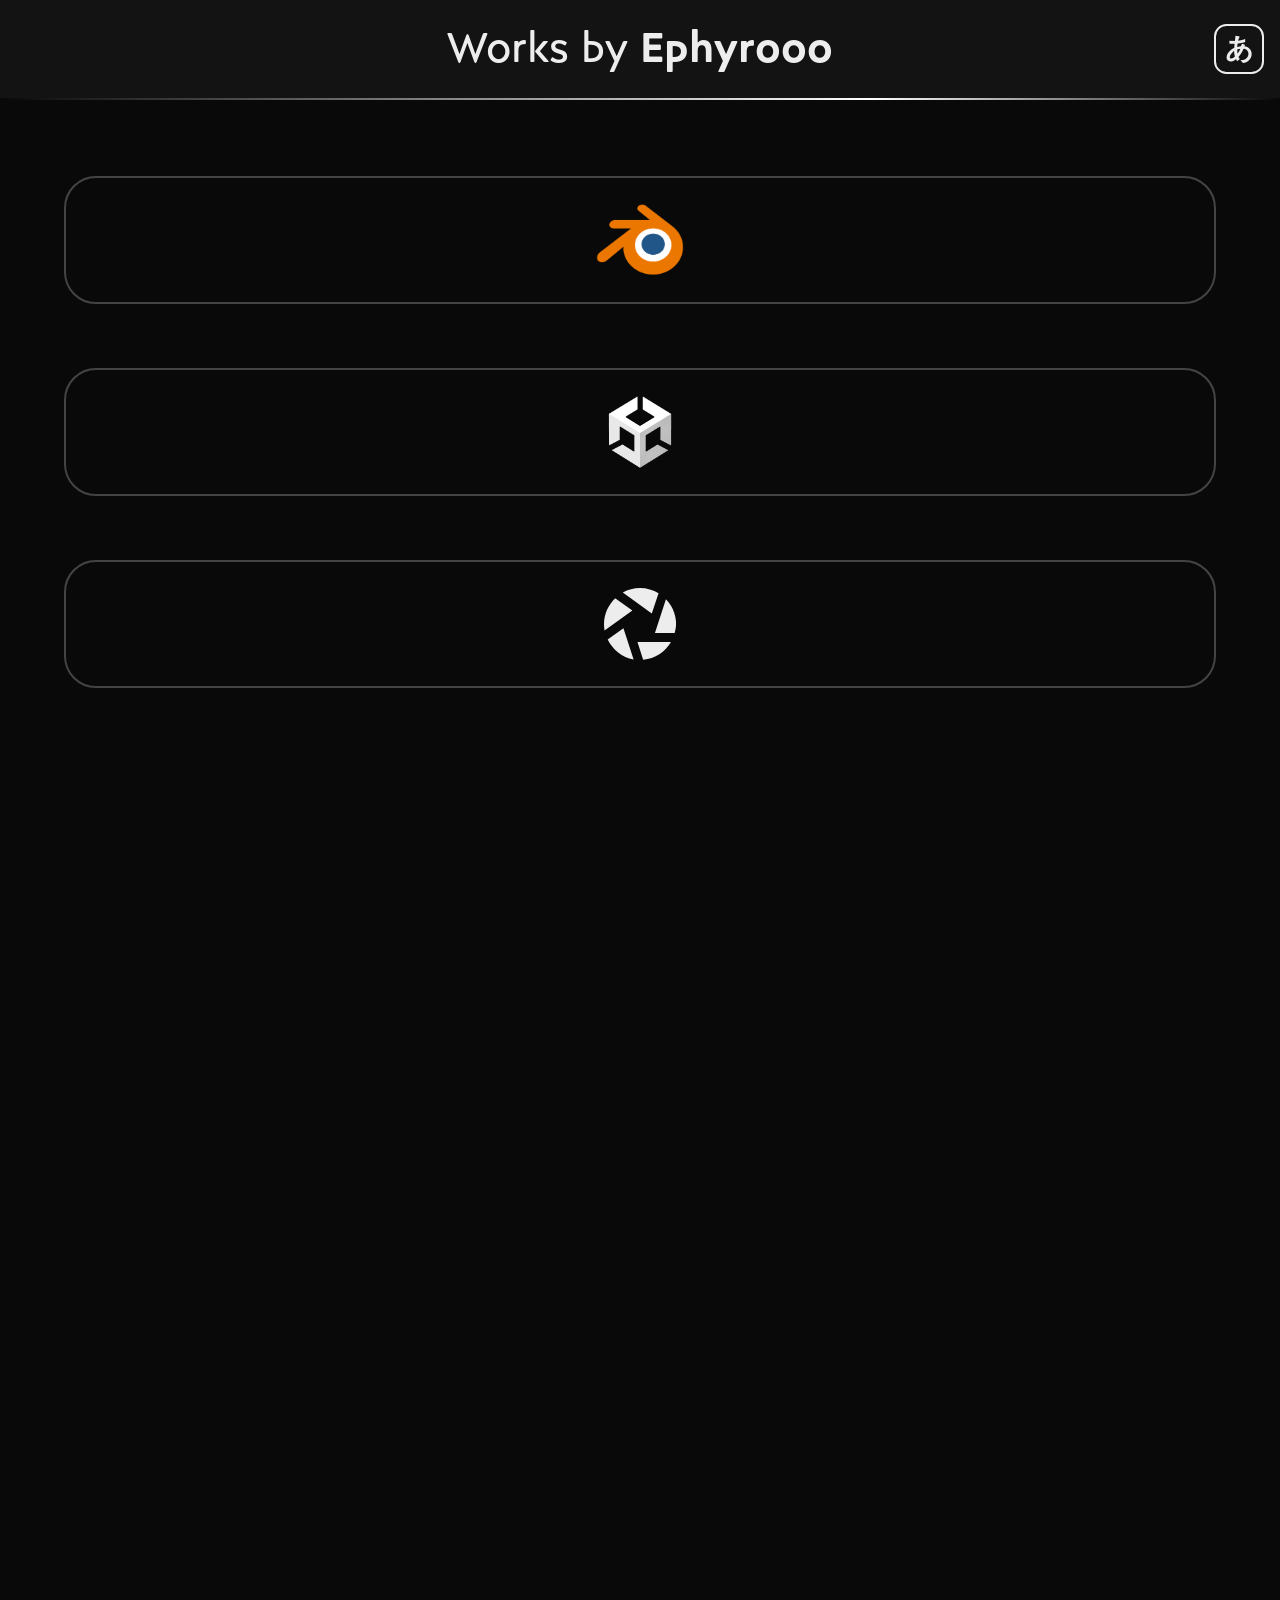
==== index.html @ 27e9e223 "Init" ====
<!DOCTYPE html>
<html lang="en">
<head>
    <meta charset="UTF-8">
    <meta name="viewport" content="width=device-width, initial-scale=1.0">
    <title>utiwi</title>
    <link rel="stylesheet" href="style.css">
</head>
<body>
    <div id="wrapper">
        <nav>
            <div class="navContainer">
                <h1 id="mainTitle">Works by <b>Ephyrooo</b></h1>
                <div class="itemContainer">
                    <button class="languageButton" onclick="changeLanguage()">
                        <p text-en="あ" text-jp="EN">あ</p>
                    </button>
                </div>
            </div>
            <div class="navBorder maskGradient"></div>
            <div class="globalWatermark">©2026 Ephyrooo. All Rights Reserved.</div>
        </nav>
        
        <main>
            <div id="topPadding"></div>

            <!-- BLENDER HEADER -->
            <div class="headerMargin">
                <div class="headerContainer">
                    <div class="headerBorder animationDefault" header-id="1">
                        <div class="header animationDefault">
                            <h2 class="animationHalftime headerOuter">・</h2>
                            <img src="Images/BlenderLogo.png">
                            <h1 class="headerTitle animationDefault">BLENDER</h1>
                            <h2 class="animationHalftime headerOuter">・</h2>
                        </div>
                    </div>
                    <div highlight-color="#EA7600" class="headerBorderVisual animationDefault"></div>
                </div>
            </div>
            
            <div class="headerContent animationDefault" id="header-1-content">

                <!-- santa -->
                <div class="showcaseItem animationDefault">
                    <div class="itemPicContainer animationDefault">
                        <div class="focusBackground animationDefault"></div>
                        <div class="imgDefault imgShowcase imgContainer animationDoubletime">
                            <img slideshow-index="0" class="imgFit imgStack imgBorder imgSlideshow animationHalftime" src="Images/SantasDream_Night1.webp">
                            <img class="imgFit imgStack imgOverlay imgSolid animationDefault" src="Images/SantasDream_Viewport.webp">
                            <img slideshow-index="1" class="imgFit imgStack imgOverlay imgSlideshow" src="Images/SantasDream_Night2.webp">
                            <img slideshow-index="2" class="imgFit imgStack imgOverlay imgSlideshow" src="Images/SantasDream_Night3.webp">
                            <img slideshow-index="3" class="imgFit imgStack imgOverlay imgSlideshow" src="Images/SantasDream_Night4.webp">
                            <img slideshow-index="4" class="imgFit imgStack imgOverlay imgSlideshow" src="Images/SantasDream_Night5.webp">
                            <img slideshow-index="5" class="imgFit imgStack imgOverlay imgSlideshow" src="Images/SantasDream_Day.webp">
                            <div class="slideshowNav animationHalftime">
                                <div class="slideshowLeft animationHalftime">&lt;
                                </div>
                                <div class="slideshowRight animationHalftime">&gt;
                                </div>
                            </div>
                        </div>
                        <div class="itemPicToolsContainer animationHalftime">
                            <svg version="1.0" class="svgDefault svgButton buttonSolid animationHalftime" xmlns="http://www.w3.org/2000/svg"
                            width="512.000000pt" height="512.000000pt" viewBox="0 0 512.000000 512.000000"
                            preserveAspectRatio="xMidYMid meet">
                                <g transform="translate(0.000000,512.000000) scale(0.100000,-0.100000)">
                                <path d="M1509 3978 c-659 -394 -632 -378 -626 -384 2 -2 476 -99 1052 -214
                                l1048 -210 601 361 c330 199 603 363 605 365 2 2 2 6 0 8 -2 2 -470 97 -1039
                                211 -569 113 -1040 208 -1046 210 -6 2 -274 -154 -595 -347z"/>
                                <path d="M3635 3467 l-600 -362 -3 -1142 c-1 -629 1 -1143 4 -1143 3 0 280
                                164 615 366 l609 365 0 1140 c0 905 -3 1139 -12 1138 -7 0 -283 -163 -613
                                -362z"/>
                                <path d="M840 2376 c0 -630 1 -1146 3 -1146 1 0 475 -94 1052 -210 577 -115
                                1051 -210 1052 -210 2 0 3 515 3 1144 l0 1143 -1037 207 c-571 114 -1046 209
                                -1055 212 -17 5 -18 -54 -18 -1140z"/>
                                </g>
                            </svg>
                            <span slideshow-index="0" class="slideshowButton animationDefault"></span>
                            <span slideshow-index="1" class="slideshowButton animationDefault"></span>
                            <span slideshow-index="2" class="slideshowButton animationDefault"></span>
                            <span slideshow-index="3" class="slideshowButton animationDefault"></span>
                            <span slideshow-index="4" class="slideshowButton animationDefault"></span>
                            <span slideshow-index="5" class="slideshowButton animationDefault"></span>
                        </div>
                    </div>
                    <div class="itemDescription animationDoubletime">
                        <h1 class="picTitle" text-en="SANTA'S STRAY BASE" text-jp="迷子サンタの小さな基地">SANTA'S STRAY BASE</h1>
                        <p text-en="A secluded room, potraying life fragments of a lost santa" text-jp="迷子のサンタが残した生活を描く、閑寂な小部屋。" class="itemDescriptionText">A secluded room, potraying life fragments of a lost santa</p>
                        <p text-en="vegetations modified from BlenderKit<br>original scene from the Aobuta Series<br>©2024 鴨志田 一/KADOKAWA/青ブタ Project" text-jp="植物アセット: BlenderKit (一部改変)<br>シーン原案: 青春ブタ野郎シリーズ<br>©2024 鴨志田 一/KADOKAWA/青ブタ Project" class="itemDescriptionCredit">vegetations modified from BlenderKit<br>original scene from the Aobuta Series<br>©2024 鴨志田 一/KADOKAWA/青ブタ Project</p>
                    </div>
                </div>

                <!-- sea candle -->
                <div class="showcaseItem animationDefault">
                    <div class="itemPicContainer animationDefault">
                        <div class="focusBackground animationDefault"></div>
                        <div class="imgDefault imgShowcase imgContainer animationDoubletime">
                            <img class="imgFit imgStack imgBorder animationHalftime" src="Images/Seacandle.webp">
                            <img class="imgFit imgStack imgOverlay imgSolid animationDefault" src="Images/Seacandle_Viewport.webp">
                        </div>
                        <div class="itemPicToolsContainer animationHalftime">
                            <svg version="1.0" class="svgDefault svgButton buttonSolid animationHalftime" xmlns="http://www.w3.org/2000/svg"
                            width="512.000000pt" height="512.000000pt" viewBox="0 0 512.000000 512.000000"
                            preserveAspectRatio="xMidYMid meet">
                                <g transform="translate(0.000000,512.000000) scale(0.100000,-0.100000)">
                                <path d="M1509 3978 c-659 -394 -632 -378 -626 -384 2 -2 476 -99 1052 -214
                                l1048 -210 601 361 c330 199 603 363 605 365 2 2 2 6 0 8 -2 2 -470 97 -1039
                                211 -569 113 -1040 208 -1046 210 -6 2 -274 -154 -595 -347z"/>
                                <path d="M3635 3467 l-600 -362 -3 -1142 c-1 -629 1 -1143 4 -1143 3 0 280
                                164 615 366 l609 365 0 1140 c0 905 -3 1139 -12 1138 -7 0 -283 -163 -613
                                -362z"/>
                                <path d="M840 2376 c0 -630 1 -1146 3 -1146 1 0 475 -94 1052 -210 577 -115
                                1051 -210 1052 -210 2 0 3 515 3 1144 l0 1143 -1037 207 c-571 114 -1046 209
                                -1055 212 -17 5 -18 -54 -18 -1140z"/>
                                </g>
                            </svg>
                        </div>
                    </div>
                    <div class="itemDescription animationDoubletime">
                        <h1 class="picTitle" text-en="ENOSHIMA SEA CANDLE" text-jp="江ノ島シーキャンドル">ENOSHIMA SEA CANDLE</h1>
                        <p class="itemDescriptionText" text-en="Experimental project of architecture-vegetations composture scene" text-jp="豊富な植栽が彩る公園と調和したあの<br>シーキャンドルを再現。">Experimental project of architecture-vegetations composture scene</p>
                        <p class="itemDescriptionCredit" text-en="vegetations from Scatter Pro Library" text-jp="植物アセット: Scatter Pro Library">vegetations from Scatter Pro Library</p>
                    </div>
                </div>

                <!-- penthouse -->
                <div class="showcaseItem animationDefault">
                    <div class="itemPicContainer animationDefault">
                        <div class="focusBackground animationDefault"></div>
                        <div class="imgDefault imgShowcase imgContainer animationDoubletime">
                            <img class="imgFit imgStack imgBorder animationHalftime" src="Images/Penthouse.webp">
                            <img class="imgFit imgStack imgOverlay imgSolid animationDefault" src="Images/Penthouse_Viewport.webp">
                            <img class="imgFit imgStack imgOverlay imgSequel animationDefault" src="Images/Penthouse_Sunset.webp">
                        </div>
                        <div class="itemPicToolsContainer animationHalftime">
                            <svg version="1.0" class="svgDefault svgButton buttonSolid animationHalftime" xmlns="http://www.w3.org/2000/svg"
                            width="512.000000pt" height="512.000000pt" viewBox="0 0 512.000000 512.000000"
                            preserveAspectRatio="xMidYMid meet">
                                <g transform="translate(0.000000,512.000000) scale(0.100000,-0.100000)">
                                <path d="M1509 3978 c-659 -394 -632 -378 -626 -384 2 -2 476 -99 1052 -214
                                l1048 -210 601 361 c330 199 603 363 605 365 2 2 2 6 0 8 -2 2 -470 97 -1039
                                211 -569 113 -1040 208 -1046 210 -6 2 -274 -154 -595 -347z"/>
                                <path d="M3635 3467 l-600 -362 -3 -1142 c-1 -629 1 -1143 4 -1143 3 0 280
                                164 615 366 l609 365 0 1140 c0 905 -3 1139 -12 1138 -7 0 -283 -163 -613
                                -362z"/>
                                <path d="M840 2376 c0 -630 1 -1146 3 -1146 1 0 475 -94 1052 -210 577 -115
                                1051 -210 1052 -210 2 0 3 515 3 1144 l0 1143 -1037 207 c-571 114 -1046 209
                                -1055 212 -17 5 -18 -54 -18 -1140z"/>
                                </g>
                            </svg>
                            <svg version="1.0" class="svgDefault svgButton buttonSequel animationHalftime" xmlns="http://www.w3.org/2000/svg"
                            width="512.000000pt" height="512.000000pt" viewBox="0 0 512.000000 512.000000"
                            preserveAspectRatio="xMidYMid meet">
                                <g transform="translate(0.000000,512.000000) scale(0.100000,-0.100000)">
                                <path d="M640 2560 l0 -1280 403 0 403 0 46 63 46 62 -384 3 -384 2 0 1150 0
                                1150 1249 0 1249 0 39 53 c22 28 43 58 47 65 6 9 -268 12 -1353 12 l-1361 0 0
                                -1280z"/>
                                <path d="M3307 3563 l-208 -278 470 -3 471 -2 0 -720 0 -720 -1013 0 -1012 0
                                -200 -266 c-110 -147 -204 -273 -208 -280 -7 -12 220 -14 1433 -14 l1440 0 0
                                1280 0 1280 -483 0 -482 0 -208 -277z"/>
                                <path d="M1200 2560 l0 -720 333 0 332 0 530 706 c292 389 534 713 538 720 7
                                12 -129 14 -863 14 l-870 0 0 -720z"/>
                                </g>
                            </svg>
                        </div>
                    </div>
                    <div class="itemDescription animationDoubletime">
                        <h1 text-en="PENTHOUSE" text-jp="ペントハウス" class="picTitle">PENTHOUSE</h1>
                        <p text-en="Luxury interiors of the Quintuplets's<br>high-rise household" text-jp="とある高層マンションのインテリアを再現したシーン。" class="itemDescriptionText">Luxury interiors of the Quintuplets's<br>high-rise household</p>
                        <p text-en="Sofa, table lamp modified from BlenderKit<br>original scene from The Quintessential Quintuplets<br>©春場ねぎ・講談社/「五等分の花嫁」製作委員会" text-jp="ソファ・テーブルランプ: BlenderKit (一部改変)<br>シーン原案: 五等分の花嫁<br>©春場ねぎ・講談社/「五等分の花嫁」製作委員会" class="itemDescriptionCredit">Sofa, table lamp modified from BlenderKit<br>original scene from The Quintessential Quintuplets<br>©春場ねぎ・講談社/「五等分の花嫁」製作委員会</p>
                    </div>
                </div>

                <!-- taixuan -->
                <div class="showcaseItem animationDefault">
                    <div class="itemPicContainer animationDefault">
                        <div class="focusBackground animationDefault"></div>
                        <div class="imgDefault imgShowcase imgContainer animationDoubletime">
                            <img class="imgFit imgStack imgBorder animationHalftime" src="Images/Taixuan.webp">
                            <img class="imgFit imgStack imgOverlay imgSolid animationDefault" src="Images/Taixuan_Viewport.webp">
                            <img class="imgFit imgStack imgOverlay imgSequel animationDefault" src="Images/Taixuan_Night.webp">
                        </div>
                        <div class="itemPicToolsContainer animationHalftime">
                            <svg version="1.0" class="svgDefault svgButton buttonSolid animationHalftime" xmlns="http://www.w3.org/2000/svg"
                            width="512.000000pt" height="512.000000pt" viewBox="0 0 512.000000 512.000000"
                            preserveAspectRatio="xMidYMid meet">
                                <g transform="translate(0.000000,512.000000) scale(0.100000,-0.100000)">
                                <path d="M1509 3978 c-659 -394 -632 -378 -626 -384 2 -2 476 -99 1052 -214
                                l1048 -210 601 361 c330 199 603 363 605 365 2 2 2 6 0 8 -2 2 -470 97 -1039
                                211 -569 113 -1040 208 -1046 210 -6 2 -274 -154 -595 -347z"/>
                                <path d="M3635 3467 l-600 -362 -3 -1142 c-1 -629 1 -1143 4 -1143 3 0 280
                                164 615 366 l609 365 0 1140 c0 905 -3 1139 -12 1138 -7 0 -283 -163 -613
                                -362z"/>
                                <path d="M840 2376 c0 -630 1 -1146 3 -1146 1 0 475 -94 1052 -210 577 -115
                                1051 -210 1052 -210 2 0 3 515 3 1144 l0 1143 -1037 207 c-571 114 -1046 209
                                -1055 212 -17 5 -18 -54 -18 -1140z"/>
                                </g>
                            </svg>
                            <svg version="1.0" class="svgDefault svgButton buttonSequel animationHalftime" xmlns="http://www.w3.org/2000/svg"
                            width="512.000000pt" height="512.000000pt" viewBox="0 0 512.000000 512.000000"
                            preserveAspectRatio="xMidYMid meet">
                                <g transform="translate(0.000000,512.000000) scale(0.100000,-0.100000)">
                                <path d="M640 2560 l0 -1280 403 0 403 0 46 63 46 62 -384 3 -384 2 0 1150 0
                                1150 1249 0 1249 0 39 53 c22 28 43 58 47 65 6 9 -268 12 -1353 12 l-1361 0 0
                                -1280z"/>
                                <path d="M3307 3563 l-208 -278 470 -3 471 -2 0 -720 0 -720 -1013 0 -1012 0
                                -200 -266 c-110 -147 -204 -273 -208 -280 -7 -12 220 -14 1433 -14 l1440 0 0
                                1280 0 1280 -483 0 -482 0 -208 -277z"/>
                                <path d="M1200 2560 l0 -720 333 0 332 0 530 706 c292 389 534 713 538 720 7
                                12 -129 14 -863 14 l-870 0 0 -720z"/>
                                </g>
                            </svg>
                        </div>
                    </div>
                    <div class="itemDescription animationDoubletime">
                        <h1 text-en="TAIXUAN" text-jp="太虚山" class="picTitle">TAIXUAN</h1>
                        <p text-en="Majestic view of the legendary<br>Taixuan Mountains" text-jp="伝説の太虚山を望む壮大な景観。" class="itemDescriptionText">Majestic view of the legendary<br>Taixuan Mountains</p>
                        <p text-en="vegetations from Scatter Pro Library<br>original scene from Honkai Impact 3rd<br>©COGNOSPHERE" text-jp="植物アセット: Scatter Pro Library<br>シーン原案: 崩壊3rd<br>©COGNOSPHERE" class="itemDescriptionCredit">vegetations from Scatter Pro Library<br>original scene from Honkai Impact 3rd<br>©COGNOSPHERE</p>
                    </div>
                </div>

                <!-- blizzard -->
                <div class="showcaseItem animationDefault">
                    <div class="itemPicContainer animationDefault">
                        <div class="focusBackground animationDefault"></div>
                        <div class="imgDefault imgShowcase imgContainer animationDoubletime">
                            <img class="imgFit imgStack imgBorder animationHalftime" src="Images/Blizzard.webp">
                            <img class="imgFit imgStack imgOverlay imgSolid animationDefault" src="Images/Blizzard_Clay.webp">
                        </div>
                        <div class="itemPicToolsContainer animationHalftime">
                            <svg version="1.0" class="svgDefault svgButton buttonSolid animationHalftime" xmlns="http://www.w3.org/2000/svg"
                            width="512.000000pt" height="512.000000pt" viewBox="0 0 512.000000 512.000000"
                            preserveAspectRatio="xMidYMid meet">
                                <g transform="translate(0.000000,512.000000) scale(0.100000,-0.100000)">
                                <path d="M1509 3978 c-659 -394 -632 -378 -626 -384 2 -2 476 -99 1052 -214
                                l1048 -210 601 361 c330 199 603 363 605 365 2 2 2 6 0 8 -2 2 -470 97 -1039
                                211 -569 113 -1040 208 -1046 210 -6 2 -274 -154 -595 -347z"/>
                                <path d="M3635 3467 l-600 -362 -3 -1142 c-1 -629 1 -1143 4 -1143 3 0 280
                                164 615 366 l609 365 0 1140 c0 905 -3 1139 -12 1138 -7 0 -283 -163 -613
                                -362z"/>
                                <path d="M840 2376 c0 -630 1 -1146 3 -1146 1 0 475 -94 1052 -210 577 -115
                                1051 -210 1052 -210 2 0 3 515 3 1144 l0 1143 -1037 207 c-571 114 -1046 209
                                -1055 212 -17 5 -18 -54 -18 -1140z"/>
                                </g>
                            </svg>
                        </div>
                    </div>
                    <div class="itemDescription animationDoubletime">
                        <h1 text-en="BLIZZARD" text-jp="雪景色" class="picTitle">BLIZZARD</h1>
                        <p text-en="A frozen lake far away in the mountains, but wait... looks like someone was here?" text-jp="はるか山奥の凍った湖。<br>...誰かの足跡が、残っている？" class="itemDescriptionText">A frozen lake far away in the mountains, but wait... looks like someone was here?</p>
                        <p text-en="trees referenced from BlenderKit asset" text-jp="樹木アセット: BlenderKit (参考)" class="itemDescriptionCredit">trees referenced from BlenderKit asset</p>
                    </div>
                </div>

                <!-- eimei -->
                <div class="showcaseItem animationDefault">
                    <div class="itemPicContainer animationDefault">
                        <div class="focusBackground animationDefault"></div>
                        <div class="imgDefault imgShowcase imgContainer animationDoubletime">
                            <img class="imgFit imgStack imgBorder animationHalftime" src="Images/Eimei.webp">
                            <img class="imgFit imgStack imgOverlay imgSolid animationDefault" src="Images/Eimei_Viewport.webp">
                            <img class="imgFit imgStack imgOverlay imgSequel animationDefault" src="Images/Eimei_Sunset.webp">
                        </div>
                        <div class="itemPicToolsContainer animationHalftime">
                            <svg version="1.0" class="svgDefault svgButton buttonSolid animationHalftime" xmlns="http://www.w3.org/2000/svg"
                            width="512.000000pt" height="512.000000pt" viewBox="0 0 512.000000 512.000000"
                            preserveAspectRatio="xMidYMid meet">
                                <g transform="translate(0.000000,512.000000) scale(0.100000,-0.100000)">
                                <path d="M1509 3978 c-659 -394 -632 -378 -626 -384 2 -2 476 -99 1052 -214
                                l1048 -210 601 361 c330 199 603 363 605 365 2 2 2 6 0 8 -2 2 -470 97 -1039
                                211 -569 113 -1040 208 -1046 210 -6 2 -274 -154 -595 -347z"/>
                                <path d="M3635 3467 l-600 -362 -3 -1142 c-1 -629 1 -1143 4 -1143 3 0 280
                                164 615 366 l609 365 0 1140 c0 905 -3 1139 -12 1138 -7 0 -283 -163 -613
                                -362z"/>
                                <path d="M840 2376 c0 -630 1 -1146 3 -1146 1 0 475 -94 1052 -210 577 -115
                                1051 -210 1052 -210 2 0 3 515 3 1144 l0 1143 -1037 207 c-571 114 -1046 209
                                -1055 212 -17 5 -18 -54 -18 -1140z"/>
                                </g>
                            </svg>
                            <svg version="1.0" class="svgDefault svgButton buttonSequel animationHalftime" xmlns="http://www.w3.org/2000/svg"
                            width="512.000000pt" height="512.000000pt" viewBox="0 0 512.000000 512.000000"
                            preserveAspectRatio="xMidYMid meet">
                                <g transform="translate(0.000000,512.000000) scale(0.100000,-0.100000)">
                                <path d="M640 2560 l0 -1280 403 0 403 0 46 63 46 62 -384 3 -384 2 0 1150 0
                                1150 1249 0 1249 0 39 53 c22 28 43 58 47 65 6 9 -268 12 -1353 12 l-1361 0 0
                                -1280z"/>
                                <path d="M3307 3563 l-208 -278 470 -3 471 -2 0 -720 0 -720 -1013 0 -1012 0
                                -200 -266 c-110 -147 -204 -273 -208 -280 -7 -12 220 -14 1433 -14 l1440 0 0
                                1280 0 1280 -483 0 -482 0 -208 -277z"/>
                                <path d="M1200 2560 l0 -720 333 0 332 0 530 706 c292 389 534 713 538 720 7
                                12 -129 14 -863 14 l-870 0 0 -720z"/>
                                </g>
                            </svg>
                        </div>
                    </div>
                    <div class="itemDescription animationDoubletime">
                        <h1 text-en="EIMEI HIGHSCHOOL" text-jp="英明高校" class="picTitle">EIMEI HIGHSCHOOL</h1>
                        <p text-en="Where talented stars clash and befriend, regret and rejoice, love and live a story" text-jp="有力者たちが傷つけて親しみ、悔しんで支え合い、恋し物語を紡いだ校舎。" class="itemDescriptionText">Where talented stars clash and befriend, regret and rejoice, love and live a story</p>
                        <p text-en="camera composition referenced from Blue Box<br>©三浦糀/集英社・「アオのハコ」製作委員会" text-jp="カメラ構図: アオのハコ<br>©三浦糀/集英社・「アオのハコ」製作委員会" class="itemDescriptionCredit">camera composition referenced from Blue Box<br>©三浦糀/集英社・「アオのハコ」製作委員会</p>
                    </div>
                </div>

                <!-- class -->
                <div class="showcaseItem animationDefault">
                    <div class="itemPicContainer animationDefault">
                        <div class="focusBackground animationDefault"></div>
                        <div class="imgDefault imgShowcase imgContainer animationDoubletime">
                            <img class="imgFit imgStack imgBorder animationHalftime" src="Images/Classroom.webp">
                        </div>
                        <div class="itemPicToolsContainer animationHalftime">
                        </div>
                    </div>
                    <div class="itemDescription animationDoubletime">
                        <h1 text-en="YOUTH" text-jp="15" class="picTitle">YOUTH</h1>
                        <p text-en="Day by day, dawn to dusk" text-jp="朝から夕暮れへ、瞬いてはひと月過ぎ去り。" class="itemDescriptionText">Day by day, dawn to dusk</p>
                        <p text-en="book content from Blue Box<br>©三浦糀/集英社・「アオのハコ」製作委員会" text-jp="ノートブックの画像: アオのハコ<br>©三浦糀/集英社・「アオのハコ」製作委員会" class="itemDescriptionCredit">book content from Blue Box<br>©三浦糀/集英社・「アオのハコ」製作委員会</p>
                    </div>
                </div>

                <!-- gym -->
                <div class="showcaseItem animationDefault">
                    <div class="itemPicContainer animationDefault">
                        <div class="focusBackground animationDefault"></div>
                        <div class="imgDefault imgShowcase imgContainer animationDoubletime">
                            <img class="imgFit imgStack imgBorder animationHalftime" src="Images/Gym.webp">
                        </div>
                        <div class="itemPicToolsContainer animationHalftime">
                        </div>
                    </div>
                    <div class="itemDescription animationDoubletime">
                        <h1 text-en="THE GYMNASTICS" text-jp="体育館" class="picTitle">THE GYMNASTICS</h1>
                        <p text-en="A moment of silence from the bustle" text-jp="体育館の静寂なひと時。" class="itemDescriptionText">A moment of silence from the bustle</p>
                        <p class="itemDescriptionCredit"></p>
                    </div>
                </div>

                <!-- years wish -->
                <div class="showcaseItem animationDefault">
                    <div class="itemPicContainer animationDefault">
                        <div class="focusBackground animationDefault"></div>
                        <div class="imgDefault imgShowcase imgContainer animationDoubletime">
                            <img class="imgFit imgStack imgBorder animationHalftime" src="Images/LastChocolate.webp">
                        </div>
                        <div class="itemPicToolsContainer animationHalftime">
                        </div>
                    </div>
                    <div class="itemDescription animationDoubletime">
                        <h1 text-en="A WISH OF THE WOUNDED" text-jp="傷負う狐の願い" class="picTitle">A WISH OF THE WOUNDED</h1>
                        <p text-en="Time reveals everything, and sometimes fate does, too" text-jp="時はすべてを明快にする。そして時には、運命も。" class="itemDescriptionText">Time reveals everything, and sometimes fate does, too</p>
                        <p text-en="wheelchair from BlenderKit" text-jp="車いす: BlenderKit" class="itemDescriptionCredit">wheelchair from BlenderKit</p>
                    </div>
                </div>

                <!-- nagara -->
                <div class="showcaseItem animationDefault">
                    <div class="itemPicContainer animationDefault">
                        <div class="focusBackground animationDefault"></div>
                        <div class="imgDefault imgShowcase imgContainer animationDoubletime">
                            <img class="imgFit imgStack imgBorder animationHalftime" src="Images/River.webp">
                            <img class="imgFit imgStack imgOverlay imgSequel animationDefault" src="Images/River_Sunset.webp">
                        </div>
                        <div class="itemPicToolsContainer animationHalftime">
                            <svg version="1.0" class="svgDefault svgButton buttonSequel animationHalftime" xmlns="http://www.w3.org/2000/svg"
                            width="512.000000pt" height="512.000000pt" viewBox="0 0 512.000000 512.000000"
                            preserveAspectRatio="xMidYMid meet">
                                <g transform="translate(0.000000,512.000000) scale(0.100000,-0.100000)">
                                <path d="M640 2560 l0 -1280 403 0 403 0 46 63 46 62 -384 3 -384 2 0 1150 0
                                1150 1249 0 1249 0 39 53 c22 28 43 58 47 65 6 9 -268 12 -1353 12 l-1361 0 0
                                -1280z"/>
                                <path d="M3307 3563 l-208 -278 470 -3 471 -2 0 -720 0 -720 -1013 0 -1012 0
                                -200 -266 c-110 -147 -204 -273 -208 -280 -7 -12 220 -14 1433 -14 l1440 0 0
                                1280 0 1280 -483 0 -482 0 -208 -277z"/>
                                <path d="M1200 2560 l0 -720 333 0 332 0 530 706 c292 389 534 713 538 720 7
                                12 -129 14 -863 14 l-870 0 0 -720z"/>
                                </g>
                            </svg>
                        </div>
                    </div>
                    <div class="itemDescription animationDoubletime">
                        <h1 text-en="UNDERPASS" text-jp="コウカシタ" class="picTitle">UNDERPASS</h1>
                        <p text-en="Just a regular underpass... until someone decides to say no more" text-jp="ごく普通の高架下... <br>その日までは。" class="itemDescriptionText">Just a regular underpass... till someone says it ain't no more</p>
                        <p text-en="vegetations from Scatter Pro Library" text-jp="植物アセット: Scatter Pro Library" class="itemDescriptionCredit">vegetations from Scatter Pro Library</p>
                    </div>
                </div>

            </div>

            <!-- UNITY HEADER -->
            <div class="headerMargin">
                <div class="headerContainer">
                    <div class="headerBorder animationDefault" header-id="2">
                        <div class="header animationDefault">
                            <h2 class="animationHalftime headerOuter">・</h2>
                            <img src="Images/UnityLogo.png">
                            <h1 class="headerTitle animationDefault">UNITY</h1>
                            <h2 class="animationHalftime headerOuter">・</h2>
                        </div>
                    </div>
                    <div highlight-color="#66AAEE" class="headerBorderVisual animationDefault"></div>
                </div>
            </div>
            
            
            <div class="headerContent animationDefault" id="header-2-content">

                <!-- 6th chamber -->
                <div class="showcaseItem animationDefault">
                    <div class="itemPicContainer animationDefault">
                        <div class="focusBackground animationDefault"></div>
                        <div class="imgLarger imgShowcase imgContainer animationDoubletime">
                            <img slideshow-index="0" class="imgFit imgStack imgSlideshow imgBorder animationHalftime" src="Images/6thChamber_1.webp">
                            <img slideshow-index="1" class="imgFit imgStack imgOverlay imgSlideshow" src="Images/6thChamber_2.webp">
                            <img slideshow-index="2" class="imgFit imgStack imgOverlay imgSlideshow" src="Images/6thChamber_3.webp">
                            <img slideshow-index="3" class="imgFit imgStack imgOverlay imgSlideshow" src="Images/6thChamber_4.webp">
                            <img slideshow-index="4" class="imgFit imgStack imgOverlay imgSlideshow" src="Images/6thChamber_5.webp">
                            <img slideshow-index="5" class="imgFit imgStack imgOverlay imgSlideshow" src="Images/6thChamber_6.webp">
                            <img slideshow-index="6" class="imgFit imgStack imgOverlay imgSlideshow" src="Images/6thChamber_7.webp">
                            <div class="slideshowNav animationHalftime">
                                <div class="slideshowLeft animationHalftime">&lt;
                                </div>
                                <div class="slideshowRight animationHalftime">&gt;
                                </div>
                            </div>
                        </div>
                        <div class="itemPicToolsContainer animationHalftime">
                            <span slideshow-index="0" class="slideshowButton animationDefault"></span>
                            <span slideshow-index="1" class="slideshowButton animationDefault"></span>
                            <span slideshow-index="2" class="slideshowButton animationDefault"></span>
                            <span slideshow-index="3" class="slideshowButton animationDefault"></span>
                            <span slideshow-index="4" class="slideshowButton animationDefault"></span>
                            <span slideshow-index="5" class="slideshowButton animationDefault"></span>
                            <span slideshow-index="6" class="slideshowButton animationDefault"></span>
                        </div>
                    </div>
                    <div class="itemDescription animationDoubletime">
                        <a href="https://play.unity.com/en/games/c9624141-b9cc-41ca-b564-03a28a858331/the6thchamber-alpha"><h1 class="picTitle">THE 6TH CHAMBER</h1></a>
                        <p text-en="An experimental VR horror game, developed as a campus project in 8 days" text-jp="8日間で開発した、VR課題のホラーゲーム実験" class="itemDescriptionText">An experimental VR horror game, developed as a campus project in 8 days</p>
                        <a href="https://play.unity.com/en/games/c9624141-b9cc-41ca-b564-03a28a858331/the6thchamber-alpha"><img class="qrCode" src="Images/SVG/QRUnity.svg"></a>
                        <p text-en="volumetric fog by CristianQiu<br>minor props from BlenderKit, by Kouki Kodama" text-jp="フォグシェーダー: CristianQiu<br>一部小物アセット: BlenderKit、児玉 凰起" class="itemDescriptionCredit">volumetric fog by CristianQiu<br>minor props from BlenderKit, by Kouki Kodama</p>
                    </div>
                </div>

            </div>

            <!-- PHOTOGRAPHY HEADER -->
            <div class="headerMargin">
                <div class="headerContainer">
                    <div class="headerBorder animationDefault" header-id="3">
                        <div class="header animationDefault">
                            <h2 class="animationHalftime headerOuter">・</h2>
                                <svg width="800px" height="800px" viewBox="0 0 8 8" xmlns="http://www.w3.org/2000/svg">
                                <path d="M4 0c-.69 0-1.34.19-1.91.5l3.22 2.34.75-2.25c-.6-.36-1.31-.59-2.06-.59zm-2.75 1.13c-.76.73-1.25 1.74-1.25 2.88 0 .25.02.48.06.72l3.09-2.22-1.91-1.38zm5.63.13l-1.22 3.75h2.19c.08-.32.16-.65.16-1 0-1.07-.44-2.03-1.13-2.75zm-4.72 3.22l-1.75 1.25c.55 1.13 1.6 1.99 2.88 2.22l-1.13-3.47zm1.56 1.53l.63 1.97c1.33-.12 2.46-.88 3.09-1.97h-3.72z"
                                />
                                </svg>
                            <h1 class="headerTitle animationDefault">PHOTOGRAPHY</h1>
                            <h2 class="animationHalftime headerOuter">・</h2>
                        </div>
                    </div>
                    <div highlight-color="#EDEDED" class="headerBorderVisual animationDefault"></div>
                </div>
            </div>
            
            <div class="headerContent animationDefault" id="header-3-content">

                <!-- gyoen -->
                <div class="showcaseItem animationDefault">
                    <div class="itemPicContainer animationDefault">
                        <div class="focusBackground animationDefault"></div>
                        <div class="imgDefault imgShowcase imgContainer animationDoubletime">
                            <img class="imgFit imgStack imgBorder animationHalftime" src="Images/DXR_7052.webp">
                        </div>
                        <div class="itemPicToolsContainer animationHalftime">
                        </div>
                    </div>
                    <div class="itemDescription animationDoubletime">
                        <h1 class="picTitle"></h1>
                        <p class="itemDescriptionText">Z30 | SIGMA 56mm F1.4 DC DN<br><br>ISO-100<br>f/2.0<br>1/4000s</p>
                        <p text-en="@Shinjuku Gyoen Park" text-jp="@新宿御苑" class="itemDescriptionCredit">@Shinjuku Gyoen Park</p>
                    </div>
                </div>

                <!-- chuo -->
                <div class="showcaseItem animationDefault">
                    <div class="itemPicContainer animationDefault">
                        <div class="focusBackground animationDefault"></div>
                        <div class="imgDefault imgShowcase imgContainer animationDoubletime">
                            <img class="imgFit imgStack imgBorder animationHalftime" src="Images/DXR_5237.webp">
                        </div>
                        <div class="itemPicToolsContainer animationHalftime">
                        </div>
                    </div>
                    <div class="itemDescription animationDoubletime">
                        <h1 class="picTitle"></h1>
                        <p class="itemDescriptionText">Z30 | SIGMA 56mm F1.4 DC DN<br><br>ISO-100<br>f/1.4<br>1/640s</p>
                        <p text-en="@Shinjuku Chuo Park" text-jp="@新宿中央公園" class="itemDescriptionCredit">@Shinjuku Chuo Park</p>
                    </div>
                </div>

                <!-- odaiba -->
                <div class="showcaseItem animationDefault">
                    <div class="itemPicContainer animationDefault">
                        <div class="focusBackground animationDefault"></div>
                        <div class="imgDefault imgShowcase imgContainer animationDoubletime">
                            <img class="imgFit imgStack imgBorder animationHalftime" src="Images/DXR_0980.webp">
                        </div>
                        <div class="itemPicToolsContainer animationHalftime">
                        </div>
                    </div>
                    <div class="itemDescription animationDoubletime">
                        <h1 class="picTitle"></h1>
                        <p class="itemDescriptionText">Z30 | NIKKOR Z 40mm f/2<br><br>ISO-100<br>f/2.5<br>1/2500s</p>
                        <p text-en="@Odaiba Seaside Park" text-jp="@お台場海浜公園" class="itemDescriptionCredit">@Odaiba Seaside Park</p>
                    </div>
                </div>

                <!-- inari -->
                <div class="showcaseItem animationDefault">
                    <div class="itemPicContainer animationDefault">
                        <div class="focusBackground animationDefault"></div>
                        <div class="imgDefault imgShowcase imgContainer animationDoubletime">
                            <img class="imgFit imgStack imgBorder animationHalftime" src="Images/DXR_2691.webp">
                        </div>
                        <div class="itemPicToolsContainer animationHalftime">
                        </div>
                    </div>
                    <div class="itemDescription animationDoubletime">
                        <h1 class="picTitle"></h1>
                        <p class="itemDescriptionText">Z30 | NIKKOR Z DX 24mm f/1.7<br><br>ISO-160<br>f/2.2<br>1/2500s</p>
                        <p text-en="@Fushimi Inari Taisha Shrine" text-jp="@伏見稲荷大社" class="itemDescriptionCredit">@Fushimi Inari Taisha Shrine</p>
                    </div>
                </div>

                <!-- lab -->
                <div class="showcaseItem animationDefault">
                    <div class="itemPicContainer animationDefault">
                        <div class="focusBackground animationDefault"></div>
                        <div class="imgDefault imgShowcase imgContainer animationDoubletime">
                            <img class="imgFit imgStack imgBorder animationHalftime" src="Images/DXR_3806.webp">
                        </div>
                        <div class="itemPicToolsContainer animationHalftime">
                        </div>
                    </div>
                    <div class="itemDescription animationDoubletime">
                        <h1 class="picTitle"></h1>
                        <p class="itemDescriptionText">Z30 | NIKKOR Z DX 24mm f/1.7<br><br>ISO-3200<br>f/2.5<br>1/4s</p>
                        <p text-en="@teamLab Botanical Garden Osaka" text-jp="@チームラボ ボタニカルガーデン 大阪" class="itemDescriptionCredit">@teamLab Botanical Garden Osaka</p>
                    </div>
                </div>

                <!-- sui -->
                <div class="showcaseItem animationDefault">
                    <div class="itemPicContainer animationDefault">
                        <div class="focusBackground animationDefault"></div>
                        <div class="imgDefault imgShowcase imgContainer animationDoubletime">
                            <img class="imgFit imgStack imgBorder animationHalftime" src="Images/DXR_7230.webp">
                        </div>
                        <div class="itemPicToolsContainer animationHalftime">
                        </div>
                    </div>
                    <div class="itemDescription animationDoubletime">
                        <h1 class="picTitle"></h1>
                        <p class="itemDescriptionText">Z30 | NIKKOR Z DX 24mm f/1.7<br><br>ISO-450<br>f/2.0<br>1/160s</p>
                        <p text-en="@Enoshima Aquarium" text-jp="@江ノ島水族館" class="itemDescriptionCredit">@Enoshima Aquarium</p>
                    </div>
                </div>

            </div>

            <div class="bottomEmpty"></div>

        </main>
    </div>

    <script>
        function isMobileDevice() {
            return window.matchMedia("(any-hover: none)").matches;
        }
        
        const headerBorder = document.querySelectorAll(".headerBorder");
        const headerContainer = document.querySelectorAll(".headerContainer");
        const showcaseItem = document.querySelectorAll(".showcaseItem");

        const multilanguageText = document.querySelectorAll("[text-en]");

        const langDict = { 0: "en", 1: "jp" }

        var scrollLimitStart = 0;
        var scrollLimitEnd = 0;
        var limitScroll = false;

        var currentLang = 0;

        var imgCoord = 0;

        setTimeout(() => {window.scrollTo(0, 0);}, 100);

        multilanguageText.forEach(element => {
            element.classList.add("multilanguage");
        });

        function changeLanguage() {
            currentLang = (currentLang + 1) % 2;

            document.documentElement.setAttribute("lang", langDict[currentLang]);

            multilanguageText.forEach(element => {
                const targetText = element.getAttribute(`text-${langDict[currentLang]}`);

                element.classList.add("transition");

                if (targetText) {
                    setTimeout(() => {
                        element.innerHTML = targetText;
                        element.classList.remove("transition");
                    }, 200);
                }

            });
        }

        window.addEventListener("scroll", () => {
            const currentScroll = window.scrollY;  

            if (limitScroll) {
                if (currentScroll < scrollLimitStart) {
                    window.scrollTo(0, scrollLimitStart);
                } else if (currentScroll > scrollLimitEnd) {
                    window.scrollTo(0, scrollLimitEnd);
                }
            }
        });

        window.addEventListener("resize", () => {
            console.log(`limitScroll ${limitScroll}`);
            if (limitScroll && !isMobileDevice()) {
                const activeShowcaseItem = document.querySelector(".showcaseItem:has(.hide)");
                activeShowcaseItem.internalCalcImgCoord();
                scrollLimitStart = imgCoord;
                scrollLimitEnd = imgCoord;

                document.body.style.overflow = "";
                window.scrollTo(0, imgCoord);
                document.body.style.overflow = "hidden";
                // console.log(`HIDUP J- ${imgCoord}`);
            }
        });
    
        headerContainer.forEach (element => {
            element.addEventListener("click", () => {
                const headerBorder = element.querySelector(".headerBorder");

                const headerID = headerBorder.getAttribute("header-id");

                const headerContent = document.querySelector(`#header-${headerID}-content`);
                const headerItem = headerContent.querySelectorAll(".showcaseItem");
                const headerTitle = headerBorder.querySelector(".headerTitle");
                const headerOuter = headerBorder.querySelectorAll(".headerOuter");
                const headerBorderVisual = element.querySelector(".headerBorderVisual");
                
                const imgCoord = headerBorder.getBoundingClientRect().top + window.scrollY - (window.innerHeight / 2) + 150;
                
                headerContent.classList.toggle("is-open");

                headerItem.forEach((elementItem, index) => {
                    elementItem.style.setProperty("--delay", `${index * 250}ms`);
                    elementItem.classList.toggle("show");
                });

                headerTitle.classList.toggle("show");

                headerOuter.forEach(elementOuter => {
                    elementOuter.classList.toggle("show");
                });

                if (headerContent.classList.contains("is-open")) {
                    window.scrollTo({top: imgCoord, behavior: "smooth"});

                    const highlightColor = headerBorderVisual.getAttribute("highlight-color");

                    console.log(highlightColor);
                
                    headerBorderVisual.style.setProperty("--highlight-color", highlightColor);
                    headerBorder.style.setProperty("--highlight-color", (highlightColor + "80"));
                } else {
                    headerBorderVisual.style.setProperty("--highlight-color", "#FFF");
                    headerBorder.style.setProperty("--highlight-color", "#444");
                }
            });
        });

        showcaseItem.forEach (element => {
            const itemPicContainer = element.querySelector(".itemPicContainer");
            const imgShowcase = itemPicContainer.querySelector(".imgShowcase");
            const imgBorder = itemPicContainer.querySelector(".imgBorder");

            const imgSlideshow = imgShowcase.querySelectorAll(".imgSlideshow");
            const buttonSlideshow = itemPicContainer.querySelectorAll(".slideshowButton");

            const imgWireframe = itemPicContainer.querySelector(".imgWireframe");
            const imgSolid = itemPicContainer.querySelector(".imgSolid");
            const imgSequel = itemPicContainer.querySelector(".imgSequel");

            const buttonWireframe = itemPicContainer.querySelector(".buttonWireframe");
            const buttonSolid = itemPicContainer.querySelector(".buttonSolid");
            const buttonSequel = itemPicContainer.querySelector(".buttonSequel");

            const overlays = itemPicContainer.querySelectorAll(".imgOverlay");
            const toolButtons = itemPicContainer.querySelectorAll(".svgButton");
           
            const firstSlide = imgShowcase.querySelector(`[slideshow-index="0"]`);
            const firstButton = itemPicContainer.querySelector(`span[slideshow-index="0"]`);

            const slideshowNav = itemPicContainer.querySelector(".slideshowNav");
            const slideshowLeft = itemPicContainer.querySelector(".slideshowLeft");
            const slideshowRight = itemPicContainer.querySelector(".slideshowRight");

            const focusBackground = itemPicContainer.querySelector(".focusBackground");

            // const targetID = imgShowcase.getAttribute("target-id");

            // const itemPicToolsContainer = document.querySelector(`#tools-${targetID}`);
            const itemPicToolsContainer = itemPicContainer.querySelector(".itemPicToolsContainer");
            // const itemDescription = document.querySelector(`#description-${targetID}`);
            const itemDescription = element.querySelector(".itemDescription");

            let currentSlide = 0;

            var initWidth = 0;
            var initHeight = 0;
            var targetWidth = 0;
            var targetHeight = 0;

            if (isMobileDevice()) {
                slideshowNav?.classList.add("mobile");
            }

            if (imgSlideshow.length > 0) {

            firstSlide?.classList.add("showSlide");
            firstButton?.classList.add("active");

            // slideshow button click
            buttonSlideshow.forEach (elementButton => {
                const index = elementButton.getAttribute("slideshow-index");

                const targetImg = imgShowcase.querySelector(`[slideshow-index="${index}"]`);

                elementButton.addEventListener("click", () => {
                    // disable overlays
                    if (!elementButton.classList.contains("active")) {
                        overlays.forEach(elementOverlay => {
                            elementOverlay.classList.remove("showOverlay");
                        });
                        toolButtons.forEach(elementButton => {
                            elementButton.classList.remove("active");
                        });
                    }

                    clearSlideshow();

                    elementButton.classList.add("active");

                    updateCurrentSlide();
                    slideGoto(currentSlide);

                    // targetImg.classList.add("showSlide"); 
                });
            });
           }

           // slideshow right click
           slideshowRight?.addEventListener("click", () => {
                updateCurrentSlide();
                slide(1);
           });

           // slideshow left click
           slideshowLeft?.addEventListener("click", () => {
                updateCurrentSlide();
                slide(-1);
           });

           function clearSlideshow() {
            if (buttonSlideshow.length > 0) {
                buttonSlideshow.forEach(elementButton => {
                    elementButton.classList.remove("active");
                });
                imgSlideshow.forEach(elementImg => {
                    elementImg.classList.remove("showSlide");
                });
            }
           }

           function showAllButtonSlideshow() {
                if (buttonSlideshow.length > 0) {
                    buttonSlideshow.forEach(elementButton => {
                        elementButton.classList.remove("hidden");
                    });
                }
           }

           function updateCurrentSlide() {
                if (buttonSlideshow.length > 0) {
                    currentSlide = 0;
                    buttonSlideshow.forEach(elementButton => {
                        if (elementButton.classList.contains("active")) {
                            currentSlide = parseInt(elementButton.getAttribute("slideshow-index"), 10);
                        }
                    });
                    console.log(currentSlide);
                }
           }

           function slideGoto(target = 0) {
                console.log(`sliderGoto ${target}`);
                const currentButton = itemPicContainer.querySelector(`span[slideshow-index="${currentSlide.toString()}"]`);
                const currentImg = imgShowcase.querySelector(`[slideshow-index="${currentSlide.toString()}"]`);

                currentButton.classList.remove("active");
                currentImg.classList.remove("showSlide");
    
                const targetButton = itemPicContainer.querySelector(`span[slideshow-index="${target.toString()}"]`);
                const targetImg = imgShowcase.querySelector(`[slideshow-index="${target.toString()}"]`);

                targetButton.classList.add("active");
                targetImg.classList.add("showSlide");

                slideshowLeft.classList.add("show");
                slideshowRight.classList.add("show");

                currentSlide = target;

                updateSlideVisibility();
           }

           function updateSlideVisibility() {
                if (buttonSlideshow.length > 0) {
                    updateCurrentSlide();
                    slideshowLeft.classList.add("show");
                    slideshowRight.classList.add("show");
                    if (currentSlide < 1) {
                        slideshowLeft.classList.remove("show");
                    } else if (currentSlide >= buttonSlideshow.length - 1) {
                        slideshowRight.classList.remove("show");
                    }
                    if (buttonWireframe?.classList.contains("active") || buttonSolid?.classList.contains("active") || buttonSequel?.classList.contains("active")) {
                        hideSlide();
                    }

                    console.log(`update slide visibility with current slide ${currentSlide}`);
                }
           }

           function hideSlide() {
                if (buttonSlideshow.length > 0) {
                    slideshowLeft.classList.remove("show");
                    slideshowRight.classList.remove("show");
                }
           }

           function resetSlide() {
                hideSlide();
                updateSlideVisibility();
           }

        //    function slideRight() {
        //         const currentButton = element.querySelector(`span[slideshow-index="${currentSlide.toString}"]`);
        //         const currentImg = imgShowcase.querySelector(`[slideshow-index="${currentSlide.toString}"]`);

        //         currentButton.classList.remove("active");
        //         currentImg.classList.remove("showSlide");

        //         currentSlide++;
    
        //         const targetButton = element.querySelector(`span[slideshow-index="${currentSlide.toString}"]`);
        //         const targetImg = imgShowcase.querySelector(`[slideshow-index="${currentSlide.toString}"]`);

        //         targetButton.classList.add("active");
        //         targetImg.classList.add("showSlide");

        //         if (currentSlide >= buttonSlideshow.length - 1) {
        //             slideshowRight.classList.remove("show");
        //         }
        //    }

        //    function slideLeft() {
        //         const currentButton = element.querySelector(`span[slideshow-index="${currentSlide.toString}"]`);
        //         const currentImg = imgShowcase.querySelector(`[slideshow-index="${currentSlide.toString}"]`);

        //         currentButton.classList.remove("active");
        //         currentImg.classList.remove("showSlide");

        //         currentSlide--;
    
        //         const targetButton = element.querySelector(`span[slideshow-index="${currentSlide.toString}"]`);
        //         const targetImg = imgShowcase.querySelector(`[slideshow-index="${currentSlide.toString}"]`);

        //         targetButton.classList.add("active");
        //         targetImg.classList.add("showSlide");

        //         if (currentSlide < 1) {
        //             slideshowLeft.classList.remove("show");
        //         }
        //    }

           function slide(offset = 0) {
                console.log(`slide with offset ${offset}`);
                if (offset != -1 && offset != 1) return;
                slideGoto(currentSlide + offset);
           }

           element.internalCalcImgCoord = function() {
            imgCoord = itemPicContainer.getBoundingClientRect().top + window.scrollY - ((window.innerHeight + 80 - (itemPicContainer.getBoundingClientRect().height)) * 0.5);
           }
           
           function calcImgCoord() {
            imgCoord = 0;

            console.log(`initWidth ${initWidth}`);
            console.log(`initHeight ${initHeight}`);
            console.log(`targetWidth ${targetWidth}`);
            console.log(`targetHeight ${targetHeight}`);

            if (!(itemPicContainer.querySelector(".svgButton") || itemPicContainer.querySelector(".slideshowButton"))) {
                imgCoord = itemPicContainer.getBoundingClientRect().top + window.scrollY - ((window.innerHeight + 80 - targetHeight) * 0.5) + 20;
            } else {
                imgCoord = itemPicContainer.getBoundingClientRect().top + window.scrollY - ((window.innerHeight + 80 - targetHeight) * 0.5) + 35;
            }

            console.log(window.scrollY);
           }

           // pic click
           imgBorder.addEventListener("click", () => {
            if (imgSlideshow.length > 0) {
                // const firstSlide = imgShowcase.querySelector(`[slideshow-index="0"]`);
                // const firstButton = element.querySelector(`span[slideshow-index="0"]`);

                // imgSlideshow.forEach (elementImg => {
                //     elementImg.classList.remove("showSlide");
                // });

                // buttonSlideshow.forEach(elementButton2 => {
                //     elementButton2.classList.remove("active");
                //     elementButton2.classList.remove("hidden");
                // });

                showAllButtonSlideshow();
                clearSlideshow();

                firstSlide.classList.add("showSlide");
                firstButton.classList.add("active");
                slideshowNav.classList.toggle("show");
                
                if (imgShowcase.classList.contains("enlarge")) {
                    hideSlide();
                } else {
                    resetSlide();
                }

                // reset slide
                // if (!imgShowcase.classList.contains("enlarge")) {
                //     slideshowRight.classList.add("show");
                // } else {
                //     slideshowLeft.classList.remove("show");
                //     slideshowRight.classList.remove("show");
                // }
            }

            initWidth = parseInt(window.getComputedStyle(imgShowcase).getPropertyValue("width"), 10);
            initHeight = parseInt(window.getComputedStyle(imgShowcase).getPropertyValue("height"), 10);
            targetWidth = 960;
            targetHeight = Math.min((targetWidth * initHeight / initWidth), window.innerHeight * 0.65);

            calcImgCoord();

            overlays.forEach(elementOverlay => {
                elementOverlay.classList.remove("showOverlay");
            });
            toolButtons.forEach(elementButton => {
                elementButton.classList.remove("active");
            });

            imgBorder.classList.add("animlock");
            imgShowcase.classList.add("animlock");
            setTimeout(() => {
                imgBorder.classList.remove("animlock");
                imgShowcase.classList.remove("animlock");
            }, 1000);

            imgShowcase.classList.toggle("enlarge");
            itemPicToolsContainer.classList.toggle("show");
            itemDescription.classList.toggle("hide");

            if (imgShowcase.classList.contains("enlarge")) {
                focusBackground.classList.add("focus");
                if (!isMobileDevice()) {
                    window.scrollTo({top: imgCoord, behavior: "smooth"});
                    scrollLimitStart = imgCoord;
                    scrollLimitEnd = imgCoord;
                    document.body.style.overflow = "hidden";
                    setTimeout(() => {
                        limitScroll = true; 
                    }, 1000);
                }
                
            } else {
                focusBackground.classList.remove("focus");
                if (!isMobileDevice()) {
                    limitScroll = false;
                    document.body.style.overflow = "";
                }
                
            }

           });

           // wireframe click
           if (imgWireframe && buttonWireframe) {
            buttonWireframe.addEventListener("click", () => {
                imgWireframe.classList.toggle("showOverlay");
                if (imgSolid) {
                    imgSolid.classList.remove("showOverlay");
                    buttonSolid.classList.remove("active");
                }
                if (imgSequel) {
                    imgSequel.classList.remove("showOverlay");
                    buttonSequel.classList.remove("active");
                }
                buttonWireframe.classList.toggle("active");

                // check
                if (imgSlideshow.length > 0) {
                    // const firstSlide = imgShowcase.querySelector(`[slideshow-index="0"]`);
                    // const firstButton = element.querySelector(`span[slideshow-index="0"]`);

                    imgSlideshow.forEach (elementImg => {
                        elementImg.classList.remove("showSlide");
                    });

                    buttonSlideshow.forEach(elementButton2 => {
                        elementButton2.classList.remove("active");
                        if (buttonWireframe.classList.contains("active")) {
                            elementButton2.classList.add("hidden");
                        } else {
                            elementButton2.classList.remove("hidden");
                        }
                    });

                    firstSlide.classList.add("showSlide");
                    firstButton.classList.remove("hidden");
                    firstButton.classList.add("active");

                    updateSlideVisibility();
                }
            });
            }

           // solid click
           if (imgSolid && buttonSolid) {
            buttonSolid.addEventListener("click", () => {
                imgSolid.classList.toggle("showOverlay");
                if (imgWireframe) {
                    imgWireframe.classList.remove("showOverlay");
                    buttonWireframe.classList.remove("active");
                }
                if (imgSequel) {
                    imgSequel.classList.remove("showOverlay");
                    buttonSequel.classList.remove("active");
                }
                buttonSolid.classList.toggle("active");

                // check
                if (imgSlideshow.length > 0) {
                    // const firstSlide = imgShowcase.querySelector(`[slideshow-index="0"]`);
                    // const firstButton = element.querySelector(`span[slideshow-index="0"]`);

                    imgSlideshow.forEach (elementImg => {
                        elementImg.classList.remove("showSlide");
                    });

                    buttonSlideshow.forEach(elementButton2 => {
                        elementButton2.classList.remove("active");
                        if (buttonSolid.classList.contains("active")) {
                            elementButton2.classList.add("hidden");
                        } else {
                            elementButton2.classList.remove("hidden");
                        }
                    });

                    firstSlide.classList.add("showSlide");
                    firstButton.classList.remove("hidden");
                    firstButton.classList.add("active");

                    updateSlideVisibility();
                }
            });
           }

           // sequel click
           if (imgSequel && buttonSequel) {
            buttonSequel.addEventListener("click", () => {
                imgSequel.classList.toggle("showOverlay");
                if (imgSolid) {
                    imgSolid.classList.remove("showOverlay");
                    buttonSolid.classList.remove("active");
                }
                if (imgWireframe) {
                    imgWireframe.classList.remove("showOverlay");
                    buttonWireframe.classList.remove("active");
                }
                buttonSequel.classList.toggle("active");

                // check
                if (imgSlideshow.length > 0) {
                    // const firstSlide = imgShowcase.querySelector(`[slideshow-index="0"]`);
                    // const firstButton = element.querySelector(`span[slideshow-index="0"]`);

                    imgSlideshow.forEach (elementImg => {
                        elementImg.classList.remove("showSlide");
                    });

                    buttonSlideshow.forEach(elementButton2 => {
                        elementButton2.classList.remove("active");
                        if (buttonSequel.classList.contains("active")) {
                            elementButton2.classList.add("hidden");
                        } else {
                            elementButton2.classList.remove("hidden");
                        }
                    });

                    firstSlide.classList.add("showSlide");
                    firstButton.classList.remove("hidden");
                    firstButton.classList.add("active");

                    updateSlideVisibility();
                }
            });
           }
        });
    </script>
</body>
</html>
---- style.css ----
@charset "utf-8";

@font-face {
    font-family: "Posterama";
    src: url("Fonts/Posterama Text Thin.otf") format("opentype");
    font-weight: 100;
    font-style: normal;
}

@font-face {
    font-family: "Posterama";
    src: url("Fonts/Posterama Text Regular.otf") format("opentype");
    font-weight: 400;
    font-style: normal;
}

@font-face {
    font-family: "Posterama";
    src: url("Fonts/Posterama Text Semibold.otf") format("opentype");
    font-weight: 700;
    font-style: normal;
}

@font-face {
    font-family: "Noto Sans JP";
    src: url("Fonts/NotoSansJP-Medium_0.ttf") format("truetype");
    font-weight: 400;
    font-style: normal;
}

@font-face {
    font-family: "Noto Sans JP";
    src: url("Fonts/NotoSansJP-ExtraLight_0.ttf") format("truetype");
    font-weight: 100;
    font-style: normal;
}

@font-face {
    font-family: "Noto Sans JP";
    src: url("Fonts/NotoSansJP-SemiBold_0.ttf") format("truetype");
    font-weight: 700;
    font-style: normal;
}

:root {
  interpolate-size: allow-keywords; 
}

html {
  scroll-behavior: smooth;
  scrollbar-width: none;
}

body {
    background-color: #090909;
    margin: 0;
    width: 100vw;
}

#topPadding {
    height: 16vh;
}

#wrapper {
    margin: 0 auto;
    width: 1280px;
    transform-origin: top;
}

@media (max-width: 1280px) {
    #wrapper {
        transform: scale(calc(100vw / 1280px));
        transform-origin: top left;
    }

    .globalWatermark {
        opacity: 0;
    }

    /* #topPadding {
        height: calc(16vh + ((1280px - 100vw) * 0.15));
    } */
}

nav {
    position: fixed;
    top: 0;
    left: 0;
    width: 100vw;
    z-index: 9999;
}

a {
    text-decoration: none;
}

.multilanguage {
    transition: 0.2s cubic-bezier(0.3 , 0, 0.15, 1);
    opacity: 1;
}

.multilanguage.transition {
    opacity: 0;
}

.languageButton {
    background-color: transparent;
    transition: 0.2s cubic-bezier(0.3 , 0, 0.15, 1);
    border: solid 2px #EDEDED;
    padding: 0;
    border-radius: 25%;
    box-sizing: border-box;
    width: 50px;
    height: 50px;
}

.languageButton:hover {
    background-color: #444;
}

.languageButton p {
    font-family: "Posterama", "Noto Sans JP", sans-serif;
    font-weight: bold;
    font-size: 28px;
    text-align: center;
    margin: 0;
    color: #EDEDED;
}

.navBorder {
    position: fixed;
    width: 100%;
    height: 100px;
    background-color: #fff;
}

.navContainer {
    background-color: #131313;
    padding: 16px 0px;
    width: 100%;
    height: 98px;
    position: fixed;
    z-index: 69420;
    box-sizing: border-box;
    align-items: center;
    justify-content: center;
    display: flex;
    gap: 8px;
}

.globalWatermark {
    position: fixed;
    z-index: auto;
    font-family: "Posterama", "Noto Sans JP", sans-serif;
    font-weight: lighter;
    font-size: 12px;
    letter-spacing: 0.05cap;
    color: #888;
    bottom: 1%;
    left: 1%;
    user-select: none;
}

#mainTitle {
    margin: 16px auto;
    color: #EDEDED;
    width: 75%;
    font-family: "Posterama", "Noto Sans JP", sans-serif;
    font-weight: normal;
    font-size: 42px;
    letter-spacing: 0cap;
    text-align: center;
    position: absolute;
    left: 50%;
    transform: translate(-50%);
}

.bottomEmpty {
    width: 100%;
    height: 100vh;
}

.animationDefault {
    /* transition: 0.4s cubic-bezier(0.3 , 0, 0.15, 1); */

    transition-property: border, border-radius, padding, top, bottom, right, left, margin, max-height, width, height, opacity, fill, color, flex, transform;
    transition-duration: 0.4s;
    transition-timing-function: cubic-bezier(0.3 , 0, 0.15, 1);
}

.animationHalftime {
    /* transition: 0.2s cubic-bezier(0.3 , 0, 0.15, 1); */

    transition-property: border, border-radius, padding, top, bottom, right, left, margin, max-height, width, height, opacity, fill, color, flex, transform;
    transition-duration: 0.2s;
    transition-timing-function: cubic-bezier(0.3 , 0, 0.15, 1);
}

.animationDoubletime {
    /* transition: 0.8s cubic-bezier(0.3 , 0, 0.15, 1); */

    transition-property: border, border-radius, padding, top, bottom, right, left, margin, max-height, width, height, opacity, fill, color, flex, transform;
    transition-duration: 0.8s;
    transition-timing-function: cubic-bezier(0.3 , 0, 0.15, 1);
}

.headerMargin {
    margin: 0px 64px;
}

.headerContainer {
    margin: 32px auto;
    height: 128px;
    padding: 0;
    max-width: 1280px;
    user-select: none;
}

.headerBorderVisual {
    --highlight-color: #FFF;
    transform: translate3d(0, 0, 0);
    backface-visibility: hidden;
    pointer-events: none;
    margin: 32px auto;
    max-width: 1280px;
    height: 128px;
    box-sizing: border-box;
    transform: translate(0, -160px);
    background-color: transparent;
    border: var(--highlight-color) 2px solid;
    border-radius: 32px;
    max-width: 1280px;
    opacity: 0;
    -webkit-mask-image: linear-gradient(30deg, rgba(255, 255, 255, 0.15) 25%, rgba(255, 255, 255, 1) 68%, rgba(255, 255, 255, 0.3) 80%);
    mask-image: linear-gradient(30deg, rgba(255, 255, 255, 0.15) 25%, rgba(255, 255, 255, 1) 68%, rgba(255, 255, 255, 0.3) 80%);
}

.headerBorder {
    --highlight-color: #444;
    margin: 32px auto;
    height: 128px;
    padding: 0;
    border: var(--highlight-color) 2px solid;
    box-sizing: border-box;
    display: flex;
    align-items: center;
    justify-content: center;
    border-radius: 32px;
}

.header {
    display: flex;
    box-sizing: border-box;
    align-items: center;
    justify-content: center;
    overflow: hidden;
}

.headerContainer:hover .headerBorder {
    background-color: #151515;
}

.headerContainer:hover .headerBorderVisual {
    opacity: 1;
}

.headerContainer:hover .header {
    transform: scale(1.05);
}

.headerTitle {
    margin: 0px;
    padding: 0 0 0 32px;
    color: #fff;
    font-size: 48px;
    font-family: "Posterama", "Noto Sans JP", sans-serif;
    font-weight: 700;
    letter-spacing: 0.05cap;
    flex: 0;
    overflow: hidden;
}

.headerTitle.show {
    padding: 0 32px 0 32px;
    flex: 1;
}

.headerOuter {
    opacity: 0;
    margin: 0;
    color: #fff;
    font-size: 48px;
    font-family: "Posterama", "Noto Sans JP", sans-serif;
    font-weight: 1;
    letter-spacing: 0.05cap;
}

.headerOuter.show {
    opacity: 1;
}

.header img {
    height: 72px;
    margin: 0 0 0 32px;
}

.header svg {
    width: 72px;
    height: 72px;
    margin: 0 0 0 32px;
    fill: #EDEDED;
}

.headerContent {
    /* display: flex;
    flex-direction: column;
    justify-content: center; */
    margin: 16px;
    opacity: 0;
}

.headerContent.is-open {
    opacity: 1;
    transition-delay: 0.2s;
}

.showcaseItem {
    --delay: 0s;
    display: flex;
    margin: 0 64px;
    padding: 0px;
    gap: 32px;
    justify-content: center;
    overflow: hidden;
    height: 0;
    transition: 1s cubic-bezier(0.3 , 0, 0.15, 1);
    transition-delay: 0;
}

.showcaseItem.show {
    --delay: 0s;
    height: auto;
    padding: 32px;
    transition: 1s cubic-bezier(0.3 , 0, 0.15, 1);
    transition-delay: var(--delay);
}

.itemContainer {
    margin: 16px 16px 16px auto;
    display: flex;
    flex-direction: row-reverse;
    flex-flow: flex-end;
    gap: 16px;
    align-items: center;
    justify-content: center;
}

.itemDescription {
    padding: 0;
    flex: 0 1 auto;
    min-width: 0;
    display: flex;
    flex-direction: column;
    overflow: hidden;
    text-wrap-mode: wrap;
}

.itemDescription.hide {
    flex: 0 1 0;
    opacity: 0;
}

.itemDescriptionText {
    width: 400px;
    margin: 8px 0px;
    padding: 8px 10px;
    color: #BBB;
    font-size: 20px;
    font-family: "Posterama", "Noto Sans JP", sans-serif;
    font-weight: 100;
    letter-spacing: 0.05cap;
}

.itemDescriptionCredit {
    width: 400px;
    margin: auto 8px 16px 8px;
    color: #888;
    font-size: 16px;
    font-family: "Posterama", "Noto Sans JP", sans-serif;
    font-weight: 100;
    line-height: 1.15;
    letter-spacing: 0.05cap;
    max-width: 400px;
    text-align: right;
}

.imgDefault {
    width: 455px;
    overflow: hidden;
}

.imgLarger {
    width: 600px;
    overflow: hidden;
}

.imgFit {
    height: 100%;
    width: 100%;
    object-fit: contain;
    box-sizing: border-box;
    z-index: 0;
    max-height: 65vh;
}

.imgStack {
    grid-area: 1/1;
}

.imgOverlay {
    z-index: 9;
    opacity: 0;
    border: 2px rgba(255, 255, 255, 0) solid;
    pointer-events: none;
}

.imgContainer {
    display: grid;
    place-content: center;
    position: relative;
    overflow: hidden;
}

/* h2 = w2h1/w1 */

.imgSlideshow {
    opacity: 0;
    transition: 0.2s cubic-bezier(0.3 , 0, 0.15, 1);
}

.imgSlideshow.showSlide {
    opacity: 1;
}

.imgShowcase {
    -webkit-mask-image: linear-gradient(90deg, black 90%, transparent 100%);
    mask-image: linear-gradient(90deg, black 90%, transparent 100%);
    -webkit-mask-size: 400% 100%;
    mask-size: 400% 100%;
    -webkit-mask-position: 0% 0%;
    mask-position: 0% 0%;
    -webkit-animation: imgShowcaseHoverOut 0.4s cubic-bezier(0.3 , 0, 0.15, 1) forwards;
    animation: imgShowcaseHoverOut 0.4s cubic-bezier(0.3 , 0, 0.15, 1) forwards;
    /* border: 2px rgba(255, 255, 255, 0) solid;
    box-sizing: border-box; */
    scroll-margin-top: 320px;

    z-index: 7;
}

.imgShowcase:hover {
    -webkit-animation: imgShowcaseHover 0.4s cubic-bezier(0.3 , 0, 0.15, 1) forwards;
    animation: imgShowcaseHover 0.4s cubic-bezier(0.3 , 0, 0.15, 1) forwards;
    /* border: 2px rgba(255, 255, 255, 0.5) solid; */
}

.imgShowcase:hover .imgBorder {
    border: 2px rgba(255, 255, 255, 0.5) solid;
}

.imgShowcase.enlarge {
    -webkit-animation: none;
    animation: none;
    -webkit-mask-position: 0% 0%;
    mask-position: 0% 0%;
    width: 960px;
    z-index: 57;
    /* border: 2px rgba(255, 255, 255, 0) solid; */
}

/* z-index adjustments */

.imgShowcase.enlarge .imgOverlay {
    z-index: 59;
}

.imgShowcase.enlarge .imgBorder {
    border: 2px rgba(255, 255, 255, 0) solid;
    z-index: 58;
}
/* 
.imgShowcase.enlarge .itemPicToolsContainer {
    z-index: 57;
} */

.imgShowcase.enlarge .slideshowNav {
    z-index: 60;
}

.imgBorder.animlock {
    pointer-events: none;
}

.imgShowcase.animlock {
    -webkit-animation: none;
    animation: none;
}

.imgShowcase.enlarge:hover {
    -webkit-animation: none;
    animation: none;
    /* border: 2px rgba(255, 255, 255, 0) solid; */
}

.imgShowcase.enlarge:hover .imgBorder {
    border: 2px rgba(255, 255, 255, 0) solid;
}

.imgBorder {
    border: 2px rgba(255, 255, 255, 0) solid;
    box-sizing: border-box;
    z-index: 8;
}

.qrCode {
    margin: 8px;
    width: 128px;
    aspect-ratio: 1;
}

@-webkit-keyframes imgShowcaseHover {
    0% { -webkit-mask-position: 95% 0%; }
    100% { -webkit-mask-position: 0% 0%; }
}

@keyframes imgShowcaseHover {
    0% { -webkit-mask-position: 95% 0%; }
    100% { mask-position: 0% 0%; }
}

@-webkit-keyframes imgShowcaseHoverOut {
    0% { -webkit-mask-position: 0% 0%; }
    100% { -webkit-mask-position: 95% 0%; }
}

@keyframes imgShowcaseHoverOut {
    0% { -webkit-mask-position: 0% 0%; }
    100% { mask-position: 95% 0%; }
}

@-webkit-keyframes imgShowcaseHoverStatic {
    0% { -webkit-mask-position: 0% 0%; }
    100% { -webkit-mask-position: 0% 0%; }
}

@keyframes imgShowcaseHoverStatic {
    0% { -webkit-mask-position: 0% 0%; }
    100% { -webkit-mask-position: 0% 0%; }
}

.focusBackground {
    position: fixed;
    top: 0;
    left: 0;
    width: 100%;
    height: 100%;
    z-index: 0;
    opacity: 0;
    background-color: #090909;
    pointer-events: none;
    transition: opacity 0s;
}

.focusBackground.focus {
    z-index: 50;
    opacity: 1;
    pointer-events: all;
    transition: opacity 0.4s cubic-bezier(0.3 , 0, 0.15, 1);
}

.itemPicContainer {
    user-select: none;
    display: flex;
    flex-shrink: 1;
    min-width: 0;
    flex-direction: column;
    justify-content: center;
    align-items: center;
    gap: 16px;
    overflow: hidden;
}

.itemPicToolsContainer {
    width: 320px;
    height: 0;
    display: flex;
    justify-content: center;
    align-items: center;
    overflow: hidden;
    gap: 16px;
    z-index: 60;
}

.itemPicToolsContainer.show {
    height: 50px;
    max-height: 8vh;
}

.picTitle {
    width: 400px;
    margin: 0;
    padding: 8px 8px;
    border-bottom: 2px #444444 solid;
    color: #EDEDED;
    font-family: "Posterama", "Noto Sans JP", sans-serif;
    font-weight: normal;
    letter-spacing: 0cap;
    align-self: baseline;
}

.maskGradient {
    -webkit-mask-image: linear-gradient(90deg, transparent 0%, white 68%, transparent 100%);
    mask-image: linear-gradient(90deg, transparent 0%, white 68%, transparent 100%);
}

.svgDefault {
    width: 48px;
    height: 48px;
    display: inline-block;
    fill: #EDEDED;
}

.svgButton {
    height: 100%;
    max-width: 8vh;
    aspect-ratio: 1/1;
    border-radius: 8px;
    border: 2px #444 solid;
    transition: 0.2s cubic-bezier(0.3 , 0, 0.15, 1);;
}

.svgButton.active {
    background-color: #444;
}

.svgButton:hover {
    background-color: #444;
}

.slideshowButton {
    cursor: pointer;
    height: 30%;
    max-width: 8vh;
    aspect-ratio: 1/1;
    background-color: #444;
    border-radius: 50%;
    display: inline-block;
}

.slideshowButton.active {
    background-color: #888;
}

.slideshowButton.hidden {
    height: 0;
    width: 0;
    margin-left: -16px;
}

.slideshowNav {
    grid-area: 1/1;
    display: flex;
    z-index: 10;
    pointer-events: none;
    opacity: 0;
}

.slideshowNav.show {
    opacity: 0;
}

.slideshowNav.show.mobile {
    opacity: 1;
}

.imgShowcase:hover .slideshowNav.show {
    opacity: 1;
}

.slideshowLeft, .slideshowRight {
    pointer-events: none;
    display: grid;
    opacity: 1;
    height: 100%;
    width: 80px;
    background-color: rgba(0, 0, 0, 0);
    font-family: "Posterama", "Noto Sans JP", sans-serif;
    font-weight: lighter;
    font-size: 48px;
    text-align: center;
    align-content: center;
    color: transparent;
}

.slideshowLeft {
    left: 0;
}

.slideshowRight {
    margin: 0 0 0 auto;
    right: 0;
}

.slideshowLeft.show, .slideshowRight.show {
    pointer-events: all;
    color: #EBEBEB;
    background-color: rgba(0, 0, 0, 0.3);
}

.slideshowLeft.show:hover, .slideshowRight.show:hover {
    pointer-events: all;
    background-color: rgba(0, 0, 0, 0.5);
}

.imgWireframe.showOverlay {
    opacity: 1;
}

.imgSolid.showOverlay {
    opacity: 1;
}

.imgSequel.showOverlay {
    opacity: 1;
}
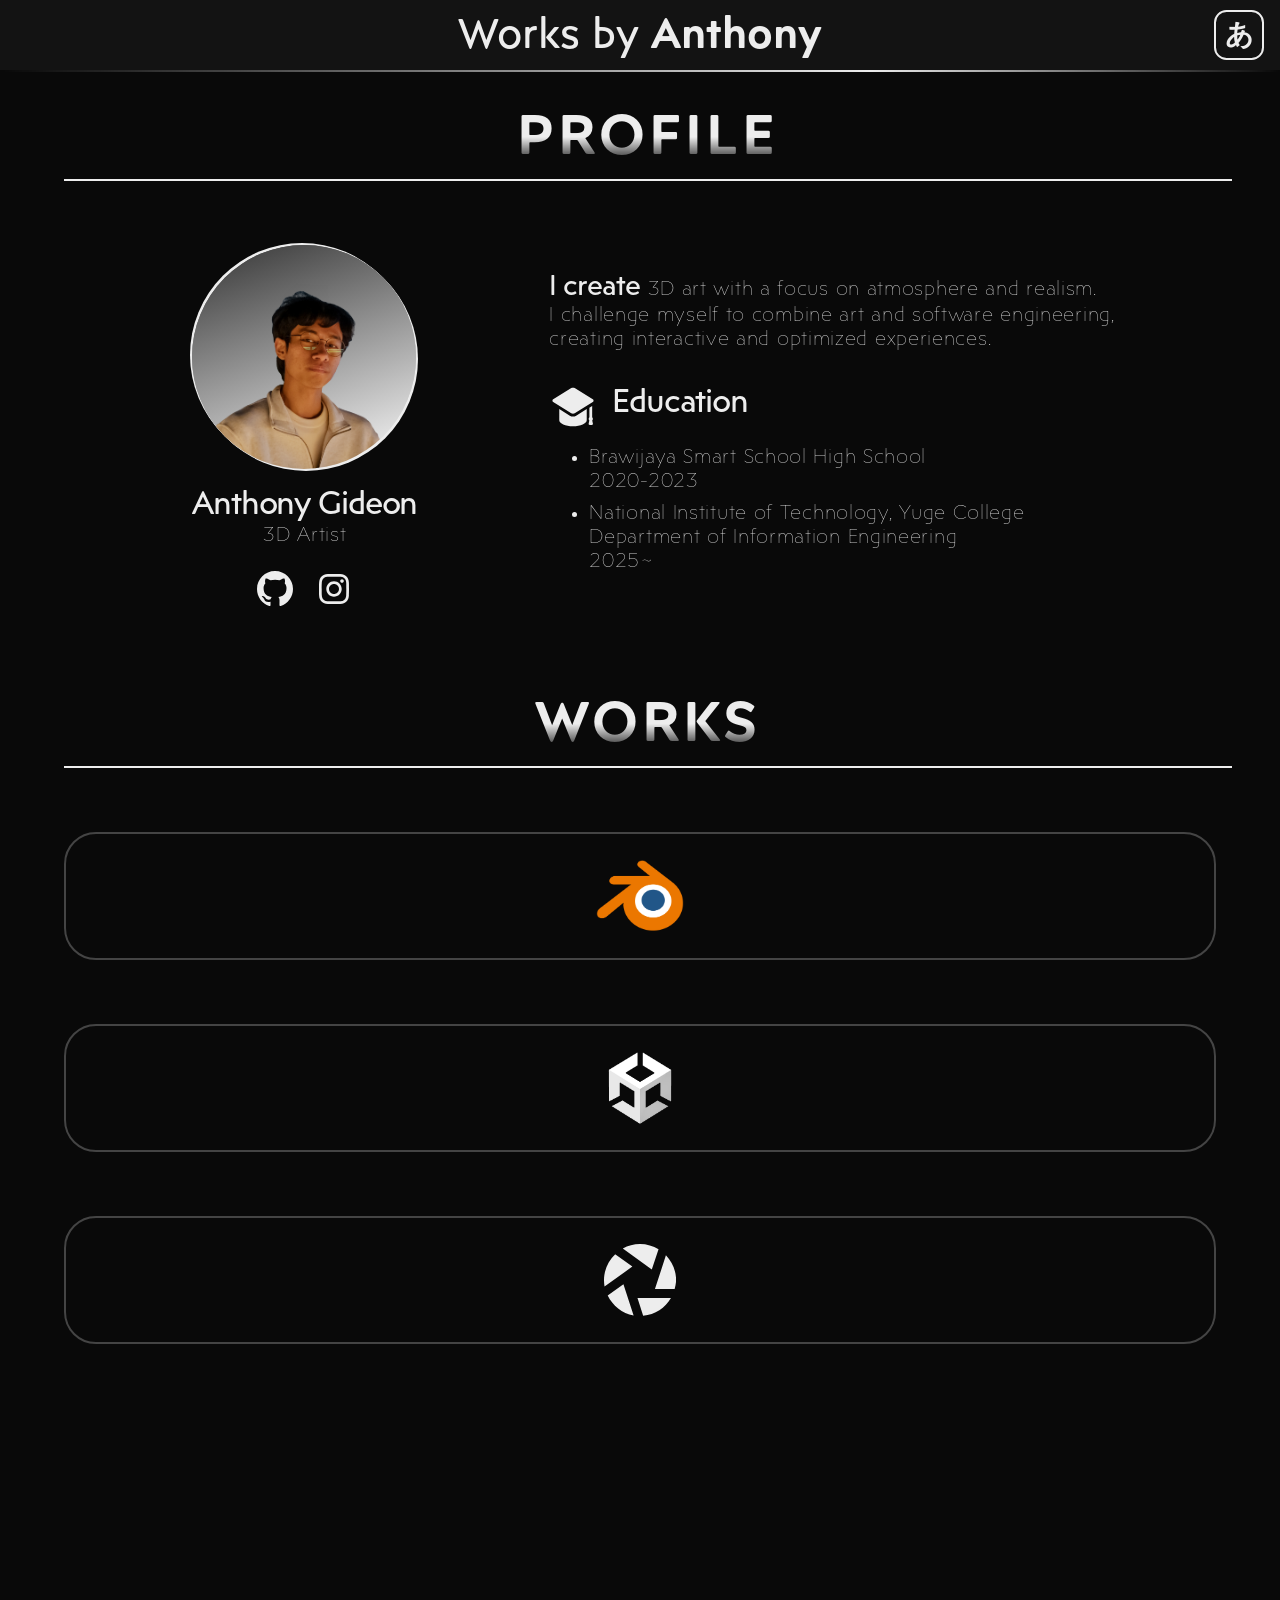
==== commit ef6112c1: "Profile section" ====
--- a/index.html
+++ b/index.html
@@ -10,7 +10,7 @@
     <div id="wrapper">
         <nav>
             <div class="navContainer">
-                <h1 id="mainTitle">Works by <b>Ephyrooo</b></h1>
+                <h1 id="mainTitle">Works by <b>Anthony</b></h1>
                 <div class="itemContainer">
                     <button class="languageButton" onclick="changeLanguage()">
                         <p text-en="あ" text-jp="EN">あ</p>
@@ -18,11 +18,112 @@
                 </div>
             </div>
             <div class="navBorder maskGradient"></div>
-            <div class="globalWatermark">©2026 Ephyrooo. All Rights Reserved.</div>
+            <!-- <div class="globalWatermark">©2026 Ephyrooo. All Rights Reserved.</div> -->
         </nav>
         
         <main>
             <div id="topPadding"></div>
+
+            <div class="genericContainer">
+                <div class="sectionTitle">
+                    <span class="sectionTitleText">
+                        PROFILE
+                    </span>
+                </div>
+            </div>
+
+            <div class="genericContainer">
+                <div class="profile">
+                    <div class="info">
+                        <span class="profileImgParent">
+                            <span class="profileImgBorder">
+                                <span class="profileImgContainer">
+                                    <div></div>
+                                </span>
+                            </span>
+                            <span class="profileImgContainer">
+                                <div></div>
+                                <img src="Images/Profile.png">
+                            </span>
+                        </span>
+                        
+                        <p class="jump">Anthony Gideon</p>
+                        <p text-en="3D Artist" text-jp="3Dアーティスト">3D Artist</p>
+                        <div style="height: 16px"></div>
+                        <div class="iconContainer">
+                            <a href="https://github.com/RealPG125">
+                                <svg width="1024" height="1024" viewBox="0 0 1024 1024" fill="none" xmlns="http://www.w3.org/2000/svg">
+                                <path fill-rule="evenodd" clip-rule="evenodd" d="M8 0C3.58 0 0 3.58 0 8C0 11.54 2.29 14.53 5.47 15.59C5.87 15.66 6.02 15.42 6.02 15.21C6.02 15.02 6.01 14.39 6.01 13.72C4 14.09 3.48 13.23 3.32 12.78C3.23 12.55 2.84 11.84 2.5 11.65C2.22 11.5 1.82 11.13 2.49 11.12C3.12 11.11 3.57 11.7 3.72 11.94C4.44 13.15 5.59 12.81 6.05 12.6C6.12 12.08 6.33 11.73 6.56 11.53C4.78 11.33 2.92 10.64 2.92 7.58C2.92 6.71 3.23 5.99 3.74 5.43C3.66 5.23 3.38 4.41 3.82 3.31C3.82 3.31 4.49 3.1 6.02 4.13C6.66 3.95 7.34 3.86 8.02 3.86C8.7 3.86 9.38 3.95 10.02 4.13C11.55 3.09 12.22 3.31 12.22 3.31C12.66 4.41 12.38 5.23 12.3 5.43C12.81 5.99 13.12 6.7 13.12 7.58C13.12 10.65 11.25 11.33 9.47 11.53C9.76 11.78 10.01 12.26 10.01 13.01C10.01 14.08 10 14.94 10 15.21C10 15.42 10.15 15.67 10.55 15.59C13.71 14.53 16 11.53 16 8C16 3.58 12.42 0 8 0Z" transform="scale(64)" fill="#EDEDED"/>
+                                </svg>
+                            </a>
+                            <a href="https://www.instagram.com/realpg125/">
+                                <svg
+                                xmlns:dc="http://purl.org/dc/elements/1.1/"
+                                xmlns:cc="http://creativecommons.org/ns#"
+                                xmlns:rdf="http://www.w3.org/1999/02/22-rdf-syntax-ns#"
+                                xmlns:svg="http://www.w3.org/2000/svg"
+                                xmlns="http://www.w3.org/2000/svg"
+                                xmlns:sodipodi="http://sodipodi.sourceforge.net/DTD/sodipodi-0.dtd"
+                                xmlns:inkscape="http://www.inkscape.org/namespaces/inkscape"
+                                width="24pc"
+                                height="23.997972pc"
+                                viewBox="0 0 359.99999 359.9696"
+                                id="svg5027"
+                                version="1.1"
+                                inkscape:version="0.91 r13725"
+                                sodipodi:docname="new-instagram-logo-glyph.svg">
+                                <g
+                                    inkscape:label="Camada 1"
+                                    inkscape:groupmode="layer"
+                                    id="layer1"
+                                    transform="translate(-77.12909,-99.75057)">
+                                    <path
+                                    inkscape:connector-curvature="0"
+                                    style="fill:#EDEDED;fill-opacity:1;fill-rule:nonzero;stroke:none"
+                                    d="m 257.12909,129.76098 c -40.73362,0 -45.84008,0.25899 -61.83741,0.91733 -15.96445,0.7292 -26.846,3.22727 -36.38561,6.93669 -9.8635,3.83171 -18.26206,8.98306 -26.60017,17.32165 -8.33835,8.33859 -13.44169,16.69125 -17.27412,26.55409 -3.70877,9.54051 -6.25479,20.46653 -6.98302,36.43098 -0.73154,15.99732 -0.91968,21.10396 -0.91968,61.83716 0,40.73554 0.18808,45.83984 0.91968,61.83717 0.72919,15.96445 3.27425,26.84576 6.98302,36.38633 3.83243,9.86278 8.93577,18.21549 17.27412,26.55403 8.33811,8.33859 16.73667,13.48525 26.60017,17.3193 9.53961,3.70708 20.42116,6.25455 36.38561,6.98374 15.99733,0.7292 21.10379,0.87029 61.83741,0.87029 40.73362,0 45.83984,-0.23496 61.8374,-0.87029 15.96422,-0.72919 26.89185,-3.27666 36.43147,-6.98374 9.8635,-3.83405 18.21621,-8.98071 26.55432,-17.3193 8.33835,-8.33854 13.44145,-16.69125 17.27388,-26.55403 3.70876,-9.54057 6.25503,-20.42188 6.98326,-36.38633 0.73154,-15.99733 0.91968,-21.10163 0.91968,-61.83717 0,-40.7332 -0.18808,-45.83984 -0.91968,-61.83716 -0.7292,-15.96445 -3.2745,-26.89047 -6.98326,-36.43098 -3.83243,-9.86284 -8.93553,-18.2155 -17.27388,-26.55409 -8.33811,-8.33859 -16.69082,-13.48994 -26.55432,-17.32165 -9.53962,-3.70942 -20.46725,-6.20749 -36.43147,-6.93669 -15.99732,-0.72919 -21.10378,-0.91733 -61.8374,-0.91733 z m 0,27.01275 c 40.04775,0 44.78087,0.23495 60.59684,0.87028 14.623,0.65865 22.60141,3.13785 27.88658,5.19137 7.00117,2.72149 11.98006,5.96281 17.22809,11.21061 5.24894,5.24779 8.48978,10.2274 11.20964,17.22754 2.05353,5.28542 4.52401,13.26413 5.19155,27.88544 0.71982,15.81622 0.87269,20.5512 0.87269,60.59757 0,40.04865 -0.16464,44.78369 -0.87269,60.59756 -0.66802,14.62366 -3.13802,22.55533 -5.19155,27.84074 -2.71986,7.00014 -5.9607,12.02211 -11.20964,17.27225 -5.24803,5.2478 -10.22692,8.48912 -17.22809,11.2106 -5.28517,2.04643 -13.26358,4.48099 -27.88658,5.14667 -15.81363,0.72913 -20.54555,0.87028 -60.59684,0.87028 -40.0513,0 -44.78322,-0.23495 -60.59684,-0.87028 -14.62301,-0.65865 -22.55557,-3.09321 -27.84074,-5.14667 -7.0011,-2.72148 -12.0259,-5.9628 -17.27394,-11.2106 -5.24773,-5.25014 -8.48863,-10.27211 -11.20964,-17.27225 -2.05352,-5.28541 -4.47792,-13.21708 -5.14546,-27.84074 -0.71982,-15.81387 -0.87269,-20.54891 -0.87269,-60.59756 0,-40.04637 0.16465,-44.78135 0.87269,-60.59757 0.66803,-14.62131 3.09194,-22.60002 5.14546,-27.88544 2.72101,-7.00014 5.96191,-11.97975 11.20964,-17.22754 5.24804,-5.2478 10.27284,-8.48912 17.27394,-11.21061 5.28517,-2.04643 13.21773,-4.52334 27.84074,-5.19137 15.81597,-0.72913 20.54909,-0.87028 60.59684,-0.87028 z m 80.07621,24.90046 c -9.93951,0 -18.0092,8.06807 -18.0092,18.00848 0,9.94042 8.06969,18.00854 18.0092,18.00854 9.94066,0 18.00896,-8.06812 18.00896,-18.00854 0,-9.94041 -8.0683,-18.00848 -18.00896,-18.00848 z m -80.07621,21.04051 c -42.53614,0 -76.99809,34.50924 -76.99809,77.04418 0,42.53735 34.46195,76.99713 76.99809,76.99713 42.53614,0 77.04394,-34.45978 77.04394,-76.99713 0,-42.53494 -34.5078,-77.04418 -77.04394,-77.04418 z m 0,27.0598 c 27.61161,0 49.98438,22.37415 49.98438,49.98438 0,27.61257 -22.37277,49.98438 -49.98438,49.98438 -27.61161,0 -49.98444,-22.37181 -49.98444,-49.98438 0,-27.61023 22.37283,-49.98438 49.98444,-49.98438 z"
+                                    id="path4642" />
+                                </g>
+                                </svg>
+                            </a>
+                        </div>
+                    </div>
+                    <div class="bio">
+                        <p style="padding: 16px 0 0 0" text-en='<span class="jump">I create </span>3D art with a focus on atmosphere and realism.
+                            <br>I challenge myself to combine art and software engineering, creating interactive and optimized experiences.
+                            <br>' text-jp='<span class="jump">雰囲気づくり</span>と写実性を重視した<br>3DCG作品を制作しています。
+                            <br>アートとソフトウェアを活かし、インタラクティブ<br>かつ最適化された作品の開発に挑戦しています。
+                            <br>'>
+                            <span class="jump">I create </span>3D art with a focus on atmosphere and realism.
+                            <br>I challenge myself to combine art and software engineering, creating interactive and optimized experiences.
+                            <br>
+                        </p>
+                        <br>
+                        <svg class="svgDefault" fill="#EDEDED" viewBox="0 0 14 14" role="img" focusable="false" aria-hidden="true" xmlns="http://www.w3.org/2000/svg"><path d="m 12.499079,12.25525 c 0.0968,0 0.188377,-0.0436 0.249339,-0.11884 0.06096,-0.0752 0.08473,-0.17385 0.06473,-0.26853 l -0.202146,-0.95662 c 0.115125,-0.11137 0.187491,-0.26686 0.187491,-0.43975 0,-0.182 -0.08106,-0.34343 -0.206876,-0.45558 l 0,-3.32202 -0.810333,0.50146 0,2.82056 c -0.125815,0.11215 -0.2069,0.27358 -0.2069,0.45558 0,0.17291 0.07239,0.32841 0.187515,0.43975 l -0.20217,0.95662 c -0.02,0.0947 0.0038,0.19335 0.06473,0.26853 0.06096,0.0752 0.152539,0.11884 0.249339,0.11884 l 0.625281,0 z M 12.773741,4.75539 7.5021019,1.49209 C 7.3477151,1.39699 7.1736728,1.34925 6.9996305,1.34925 c -0.1740423,0 -0.3482077,0.0477 -0.5016586,0.14284 l -5.271713,3.2633 C 1.0854931,4.84249 0.99999905,4.99633 0.99999905,5.1619 c 0,0.1656 0.085494,0.31949 0.22625985,0.40673 l 5.2716883,3.26333 c 0.153451,0.0952 0.3276163,0.14284 0.5016586,0.14284 0.1740423,0 0.3481092,-0.0477 0.5024714,-0.14284 L 12.773741,5.56863 c 0.140766,-0.0872 0.22626,-0.24113 0.22626,-0.40673 0,-0.16557 -0.08549,-0.31946 -0.22626,-0.40651 z M 6.9996059,9.78508 c -0.3283798,0 -0.6488777,-0.0912 -0.928242,-0.26411 l -3.0750017,-1.90368 0,3.27796 c 0,0.97016 1.7931578,1.7555 4.0032436,1.7555 2.2108742,0 4.0038842,-0.78536 4.0038842,-1.7555 l 0,-3.27796 -3.0748786,1.90368 C 7.6492472,9.69388 7.3279857,9.78508 6.9996059,9.78508 Z"/></svg>
+                        <h1 class="jump bioTitle" text-en="Education" text-jp="学歴">Education</h1>
+                            <ul>
+                                <li text-en="Brawijaya Smart School High School<br>2020-2023" text-jp="Brawijaya Smart School 高等学校<br>2020-2023">Brawijaya Smart School High School<br>2020-2023</li>
+                                <li text-en="National Institute of Technology, Yuge College<br>Department of Information Engineering<br>2025~" text-jp="弓削商船高等専門学校 情報工学科<br>2025~">National Institute of Technology, Yuge College<br>Department of Information Engineering<br>2025~</li>
+                            </ul>
+                        <br>
+                    </div>
+                </div>
+            </div>
+
+            <div class="genericContainer">
+                <div class="sectionTitle">
+                    <span class="sectionTitleText">
+                        WORKS
+                    </span>
+                </div>
+            </div>
+
+            <div class="genericContainer">
+                <div class="">
+
+                </div>
+            </div>
+
+            <div class="separator"></div>
 
             <!-- BLENDER HEADER -->
             <div class="headerMargin">
@@ -87,7 +188,7 @@
                     <div class="itemDescription animationDoubletime">
                         <h1 class="picTitle" text-en="SANTA'S STRAY BASE" text-jp="迷子サンタの小さな基地">SANTA'S STRAY BASE</h1>
                         <p text-en="A secluded room, potraying life fragments of a lost santa" text-jp="迷子のサンタが残した生活を描く、閑寂な小部屋。" class="itemDescriptionText">A secluded room, potraying life fragments of a lost santa</p>
-                        <p text-en="vegetations modified from BlenderKit<br>original scene from the Aobuta Series<br>©2024 鴨志田 一/KADOKAWA/青ブタ Project" text-jp="植物アセット: BlenderKit (一部改変)<br>シーン原案: 青春ブタ野郎シリーズ<br>©2024 鴨志田 一/KADOKAWA/青ブタ Project" class="itemDescriptionCredit">vegetations modified from BlenderKit<br>original scene from the Aobuta Series<br>©2024 鴨志田 一/KADOKAWA/青ブタ Project</p>
+                        <p text-en="production time: approx. 40 hours<br>vegetations modified from BlenderKit<br>original scene from the Aobuta Series<br>©2024 鴨志田 一/KADOKAWA/青ブタ Project" text-jp="制作時間: 約40時間<br>植物アセット: BlenderKit (一部改変)<br>シーン原案: 青春ブタ野郎シリーズ<br>©2024 鴨志田 一/KADOKAWA/青ブタ Project" class="itemDescriptionCredit">production time: approx. 40 hours<br>vegetations modified from BlenderKit<br>original scene from the Aobuta Series<br>©2024 鴨志田 一/KADOKAWA/青ブタ Project</p>
                     </div>
                 </div>
 
@@ -120,7 +221,7 @@
                     <div class="itemDescription animationDoubletime">
                         <h1 class="picTitle" text-en="ENOSHIMA SEA CANDLE" text-jp="江ノ島シーキャンドル">ENOSHIMA SEA CANDLE</h1>
                         <p class="itemDescriptionText" text-en="Experimental project of architecture-vegetations composture scene" text-jp="豊富な植栽が彩る公園と調和したあの<br>シーキャンドルを再現。">Experimental project of architecture-vegetations composture scene</p>
-                        <p class="itemDescriptionCredit" text-en="vegetations from Scatter Pro Library" text-jp="植物アセット: Scatter Pro Library">vegetations from Scatter Pro Library</p>
+                        <p class="itemDescriptionCredit" text-en="production time: approx. 70 hours<br>vegetations from Scatter Pro Library" text-jp="制作時間: 約70時間<br>植物アセット: Scatter Pro Library">production time: approx. 70 hours<br>vegetations from Scatter Pro Library</p>
                     </div>
                 </div>
 
@@ -168,7 +269,7 @@
                     <div class="itemDescription animationDoubletime">
                         <h1 text-en="PENTHOUSE" text-jp="ペントハウス" class="picTitle">PENTHOUSE</h1>
                         <p text-en="Luxury interiors of the Quintuplets's<br>high-rise household" text-jp="とある高層マンションのインテリアを再現したシーン。" class="itemDescriptionText">Luxury interiors of the Quintuplets's<br>high-rise household</p>
-                        <p text-en="Sofa, table lamp modified from BlenderKit<br>original scene from The Quintessential Quintuplets<br>©春場ねぎ・講談社/「五等分の花嫁」製作委員会" text-jp="ソファ・テーブルランプ: BlenderKit (一部改変)<br>シーン原案: 五等分の花嫁<br>©春場ねぎ・講談社/「五等分の花嫁」製作委員会" class="itemDescriptionCredit">Sofa, table lamp modified from BlenderKit<br>original scene from The Quintessential Quintuplets<br>©春場ねぎ・講談社/「五等分の花嫁」製作委員会</p>
+                        <p text-en="production time: approx. 20 hours<br>Sofa, table lamp modified from BlenderKit<br>original scene from The Quintessential Quintuplets<br>©春場ねぎ・講談社/「五等分の花嫁」製作委員会" text-jp="制作時間: 約20時間<br>ソファ・テーブルランプ: BlenderKit (一部改変)<br>シーン原案: 五等分の花嫁<br>©春場ねぎ・講談社/「五等分の花嫁」製作委員会" class="itemDescriptionCredit">production time: approx. 20 hours<br>Sofa, table lamp modified from BlenderKit<br>original scene from The Quintessential Quintuplets<br>©春場ねぎ・講談社/「五等分の花嫁」製作委員会</p>
                     </div>
                 </div>
 
@@ -216,7 +317,7 @@
                     <div class="itemDescription animationDoubletime">
                         <h1 text-en="TAIXUAN" text-jp="太虚山" class="picTitle">TAIXUAN</h1>
                         <p text-en="Majestic view of the legendary<br>Taixuan Mountains" text-jp="伝説の太虚山を望む壮大な景観。" class="itemDescriptionText">Majestic view of the legendary<br>Taixuan Mountains</p>
-                        <p text-en="vegetations from Scatter Pro Library<br>original scene from Honkai Impact 3rd<br>©COGNOSPHERE" text-jp="植物アセット: Scatter Pro Library<br>シーン原案: 崩壊3rd<br>©COGNOSPHERE" class="itemDescriptionCredit">vegetations from Scatter Pro Library<br>original scene from Honkai Impact 3rd<br>©COGNOSPHERE</p>
+                        <p text-en="production time: approx. 100 hours<br>vegetations from Scatter Pro Library<br>original scene from Honkai Impact 3rd<br>©COGNOSPHERE" text-jp="制作時間: 約100時間<br>植物アセット: Scatter Pro Library<br>シーン原案: 崩壊3rd<br>©COGNOSPHERE" class="itemDescriptionCredit">production time: approx. 100 hours<br>vegetations from Scatter Pro Library<br>original scene from Honkai Impact 3rd<br>©COGNOSPHERE</p>
                     </div>
                 </div>
 
@@ -249,7 +350,7 @@
                     <div class="itemDescription animationDoubletime">
                         <h1 text-en="BLIZZARD" text-jp="雪景色" class="picTitle">BLIZZARD</h1>
                         <p text-en="A frozen lake far away in the mountains, but wait... looks like someone was here?" text-jp="はるか山奥の凍った湖。<br>...誰かの足跡が、残っている？" class="itemDescriptionText">A frozen lake far away in the mountains, but wait... looks like someone was here?</p>
-                        <p text-en="trees referenced from BlenderKit asset" text-jp="樹木アセット: BlenderKit (参考)" class="itemDescriptionCredit">trees referenced from BlenderKit asset</p>
+                        <p text-en="production time: approx. 12 hours<br>trees referenced from BlenderKit asset" text-jp="制作時間: 約12時間<br>樹木アセット: BlenderKit (参考)" class="itemDescriptionCredit">production time: approx. 12 hours<br>trees referenced from BlenderKit asset</p>
                     </div>
                 </div>
 
@@ -297,7 +398,7 @@
                     <div class="itemDescription animationDoubletime">
                         <h1 text-en="EIMEI HIGHSCHOOL" text-jp="英明高校" class="picTitle">EIMEI HIGHSCHOOL</h1>
                         <p text-en="Where talented stars clash and befriend, regret and rejoice, love and live a story" text-jp="有力者たちが傷つけて親しみ、悔しんで支え合い、恋し物語を紡いだ校舎。" class="itemDescriptionText">Where talented stars clash and befriend, regret and rejoice, love and live a story</p>
-                        <p text-en="camera composition referenced from Blue Box<br>©三浦糀/集英社・「アオのハコ」製作委員会" text-jp="カメラ構図: アオのハコ<br>©三浦糀/集英社・「アオのハコ」製作委員会" class="itemDescriptionCredit">camera composition referenced from Blue Box<br>©三浦糀/集英社・「アオのハコ」製作委員会</p>
+                        <p text-en="production time: approx. 50 hours<br>camera composition referenced from Blue Box<br>©三浦糀/集英社・「アオのハコ」製作委員会" text-jp="制作時間: 約50時間<br>カメラ構図: アオのハコ<br>©三浦糀/集英社・「アオのハコ」製作委員会" class="itemDescriptionCredit">production time: approx. 50 hours<br>camera composition referenced from Blue Box<br>©三浦糀/集英社・「アオのハコ」製作委員会</p>
                     </div>
                 </div>
 
@@ -314,7 +415,7 @@
                     <div class="itemDescription animationDoubletime">
                         <h1 text-en="YOUTH" text-jp="15" class="picTitle">YOUTH</h1>
                         <p text-en="Day by day, dawn to dusk" text-jp="朝から夕暮れへ、瞬いてはひと月過ぎ去り。" class="itemDescriptionText">Day by day, dawn to dusk</p>
-                        <p text-en="book content from Blue Box<br>©三浦糀/集英社・「アオのハコ」製作委員会" text-jp="ノートブックの画像: アオのハコ<br>©三浦糀/集英社・「アオのハコ」製作委員会" class="itemDescriptionCredit">book content from Blue Box<br>©三浦糀/集英社・「アオのハコ」製作委員会</p>
+                        <p text-en="production time: approx. 12 hours<br>book content from Blue Box<br>©三浦糀/集英社・「アオのハコ」製作委員会" text-jp="制作時間: 約12時間<br>ノートブックの画像: アオのハコ<br>©三浦糀/集英社・「アオのハコ」製作委員会" class="itemDescriptionCredit">production time: approx. 12 hours<br>book content from Blue Box<br>©三浦糀/集英社・「アオのハコ」製作委員会</p>
                     </div>
                 </div>
 
@@ -331,7 +432,7 @@
                     <div class="itemDescription animationDoubletime">
                         <h1 text-en="THE GYMNASTICS" text-jp="体育館" class="picTitle">THE GYMNASTICS</h1>
                         <p text-en="A moment of silence from the bustle" text-jp="体育館の静寂なひと時。" class="itemDescriptionText">A moment of silence from the bustle</p>
-                        <p class="itemDescriptionCredit"></p>
+                        <p text-en="production time: approx. 14 hours" text-jp="制作時間: 約14時間"class="itemDescriptionCredit">production time: approx. 14 hours</p>
                     </div>
                 </div>
 
@@ -348,7 +449,7 @@
                     <div class="itemDescription animationDoubletime">
                         <h1 text-en="A WISH OF THE WOUNDED" text-jp="傷負う狐の願い" class="picTitle">A WISH OF THE WOUNDED</h1>
                         <p text-en="Time reveals everything, and sometimes fate does, too" text-jp="時はすべてを明快にする。そして時には、運命も。" class="itemDescriptionText">Time reveals everything, and sometimes fate does, too</p>
-                        <p text-en="wheelchair from BlenderKit" text-jp="車いす: BlenderKit" class="itemDescriptionCredit">wheelchair from BlenderKit</p>
+                        <p text-en="production time: approx. 20 hours<br>wheelchair from BlenderKit" text-jp="制作時間: 約20時間<br>車いす: BlenderKit" class="itemDescriptionCredit">production time: approx. 20 hours<br>wheelchair from BlenderKit</p>
                     </div>
                 </div>
 
@@ -380,7 +481,7 @@
                     <div class="itemDescription animationDoubletime">
                         <h1 text-en="UNDERPASS" text-jp="コウカシタ" class="picTitle">UNDERPASS</h1>
                         <p text-en="Just a regular underpass... until someone decides to say no more" text-jp="ごく普通の高架下... <br>その日までは。" class="itemDescriptionText">Just a regular underpass... till someone says it ain't no more</p>
-                        <p text-en="vegetations from Scatter Pro Library" text-jp="植物アセット: Scatter Pro Library" class="itemDescriptionCredit">vegetations from Scatter Pro Library</p>
+                        <p text-en="production time: approx. 20 hours<br>vegetations from Scatter Pro Library" text-jp="制作時間: 約20時間<br>植物アセット: Scatter Pro Library" class="itemDescriptionCredit">production time: approx. 20 hours<br>vegetations from Scatter Pro Library</p>
                     </div>
                 </div>
 
@@ -437,7 +538,7 @@
                         <a href="https://play.unity.com/en/games/c9624141-b9cc-41ca-b564-03a28a858331/the6thchamber-alpha"><h1 class="picTitle">THE 6TH CHAMBER</h1></a>
                         <p text-en="An experimental VR horror game, developed as a campus project in 8 days" text-jp="8日間で開発した、VR課題のホラーゲーム実験" class="itemDescriptionText">An experimental VR horror game, developed as a campus project in 8 days</p>
                         <a href="https://play.unity.com/en/games/c9624141-b9cc-41ca-b564-03a28a858331/the6thchamber-alpha"><img class="qrCode" src="Images/SVG/QRUnity.svg"></a>
-                        <p text-en="volumetric fog by CristianQiu<br>minor props from BlenderKit, by Kouki Kodama" text-jp="フォグシェーダー: CristianQiu<br>一部小物アセット: BlenderKit、児玉 凰起" class="itemDescriptionCredit">volumetric fog by CristianQiu<br>minor props from BlenderKit, by Kouki Kodama</p>
+                        <p text-en="production time: approx. 50 hours<br>volumetric fog by CristianQiu<br>minor props from BlenderKit, by Kouki Kodama" text-jp="制作時間: 約50時間<br>フォグシェーダー: CristianQiu<br>一部小物アセット: BlenderKit、児玉 凰起" class="itemDescriptionCredit">production time: approx. 50 hours<br>volumetric fog by CristianQiu<br>minor props from BlenderKit, by Kouki Kodama</p>
                     </div>
                 </div>
 
@@ -658,7 +759,7 @@
                 const headerOuter = headerBorder.querySelectorAll(".headerOuter");
                 const headerBorderVisual = element.querySelector(".headerBorderVisual");
                 
-                const imgCoord = headerBorder.getBoundingClientRect().top + window.scrollY - (window.innerHeight / 2) + 150;
+                const imgCoord = headerBorder.getBoundingClientRect().top + window.scrollY - (window.innerHeight / 2) + 200;
                 
                 headerContent.classList.toggle("is-open");
 
--- a/style.css
+++ b/style.css
@@ -58,7 +58,7 @@
 }
 
 #topPadding {
-    height: 16vh;
+    height: 32px;
 }
 
 #wrapper {
@@ -130,15 +130,15 @@
 .navBorder {
     position: fixed;
     width: 100%;
-    height: 100px;
-    background-color: #fff;
+    height: 72px;
+    background-color: #EDEDED;
 }
 
 .navContainer {
     background-color: #131313;
     padding: 16px 0px;
     width: 100%;
-    height: 98px;
+    height: 70px;
     position: fixed;
     z-index: 69420;
     box-sizing: border-box;
@@ -175,9 +175,163 @@
     transform: translate(-50%);
 }
 
+.genericContainer {
+    margin: 64px 64px 0 64px;
+}
+
+.sectionTitle {
+    width: 100%;
+    padding: 8px;
+    color: #EDEDED;
+    text-align: center;
+    border-bottom: 2px solid #EDEDED;
+}
+
+.sectionTitleText {
+    font-family: "Posterama", "Noto Sans JP", sans-serif;
+    font-weight: bold;
+    font-size: 56px;
+    letter-spacing: 0.1cap;
+    -webkit-mask-image: linear-gradient(0deg, rgba(255, 255, 255, 0) 0%, rgba(255, 255, 255, 1) 50%);
+    mask-image: linear-gradient(0deg, rgba(255, 255, 255, 0) 0%, rgba(255, 255, 255, 1) 50%);
+}
+
+.profile {
+    margin: 0px;
+    place-items: center start;
+}
+
+.profile p {
+    margin: 0;
+}
+
+.info {
+    padding: 0 0 0 128px;
+    display: inline-block;
+    text-align: center;
+    color: #EDEDED;
+    font-family: "Posterama", "Noto Sans JP", sans-serif;
+    font-weight: lighter;
+    font-size: 20px;
+    letter-spacing: 0.05cap;
+}
+
+.info .jump, .bio .jump {
+    font-weight: normal;
+    letter-spacing: -0.05cap;
+    font-size: 32px;
+}
+
+.info .multilanguage .jump, .bio .multilanguage .jump {
+    font-weight: normal;
+    letter-spacing: -0.05cap;
+    font-size: 28px;
+}
+
+.bio {
+    padding: 0 0 0 128px;
+    display: inline-block;
+    text-align: left;
+    text-wrap: break-all;
+    color: #EDEDED;
+    font-family: "Posterama", "Noto Sans JP", sans-serif;
+    font-weight: 100;
+    font-size: 20px;
+    letter-spacing: 0.05cap;
+    vertical-align: top;
+    overflow: hidden;
+}
+
+.bio h1 {
+    margin: 0 8px;
+    display: inline-block;
+    vertical-align: top;
+}
+
+.bio p {
+    width: 640px;
+}
+
+.bio ul, .bio p {
+    margin: 8px 0;
+}
+
+.bio li {
+    margin: 8px 0;
+}
+
+.profileImgParent {
+    display: grid;
+}
+
+.profileImgBorder {
+    width: 224px;
+    height: 224px;
+    grid-area: 1/1;
+    filter: drop-shadow(2px 2px 0px #EDEDED) drop-shadow(-2px -2px 0px #EDEDED);
+    animation: rotate 8s linear infinite;
+}
+
+@keyframes rotate {
+    0% {
+        transform: rotateZ(0deg);
+    }
+
+    100% {
+        transform: rotateZ(360deg);
+    }
+}
+
+.profileImgContainer {
+    grid-area: 1/1;
+    margin: 0 0 16px 0;
+    width: 224px;
+    display: grid;
+    place-items: end center;
+    clip-path: circle(50% at center);
+}
+
+.profileImgContainer > * {
+    grid-area: 1/1;
+    z-index: 2;
+}
+
+.profileImgContainer div {
+    background: linear-gradient(-20deg, rgba(255, 255, 255, 1) 0%, rgba(51, 51, 51, 1) 100%);
+    width: 100%;
+    height: 224px;
+    /* -webkit-mask-image: linear-gradient(-20deg, rgba(255, 203, 255, ) 0%, rgba(255, 255, 255, 0.2) 100%);
+    mask-image: linear-gradient(-20deg, rgba(255, 255, 255, 1) 0%, rgba(255, 255, 255, 0.2) 100%); */
+    z-index: 1;
+}
+
+.profileImgContainer img {
+    width: 192px;
+    
+    /* filter: drop-shadow(2px 2px 0 #BBB) drop-shadow(-2px -2px 0 #BBB) drop-shadow(-2px 2px 0 #BBB) drop-shadow(2px -2px 0 #BBB); */
+}
+
+.iconContainer {
+    height: 0;
+    justify-content: center;
+    align-items: center;
+    margin: auto;
+}
+
+.iconContainer svg {
+    margin: 8px;
+    height: 36px;
+    width: 36px;
+    transition: 0.2s cubic-bezier(0.3 , 0, 0.15, 1)
+}
+
+.iconContainer svg:hover {
+    transform: scale(1.1);
+}
+
 .bottomEmpty {
     width: 100%;
-    height: 100vh;
+    height: 50vh;
 }
 
 .animationDefault {
@@ -217,7 +371,7 @@
 }
 
 .headerBorderVisual {
-    --highlight-color: #FFF;
+    --highlight-color: #EDEDED;
     transform: translate3d(0, 0, 0);
     backface-visibility: hidden;
     pointer-events: none;
@@ -271,7 +425,7 @@
 .headerTitle {
     margin: 0px;
     padding: 0 0 0 32px;
-    color: #fff;
+    color: #EDEDED;
     font-size: 48px;
     font-family: "Posterama", "Noto Sans JP", sans-serif;
     font-weight: 700;
@@ -288,7 +442,7 @@
 .headerOuter {
     opacity: 0;
     margin: 0;
-    color: #fff;
+    color: #EDEDED;
     font-size: 48px;
     font-family: "Posterama", "Noto Sans JP", sans-serif;
     font-weight: 1;
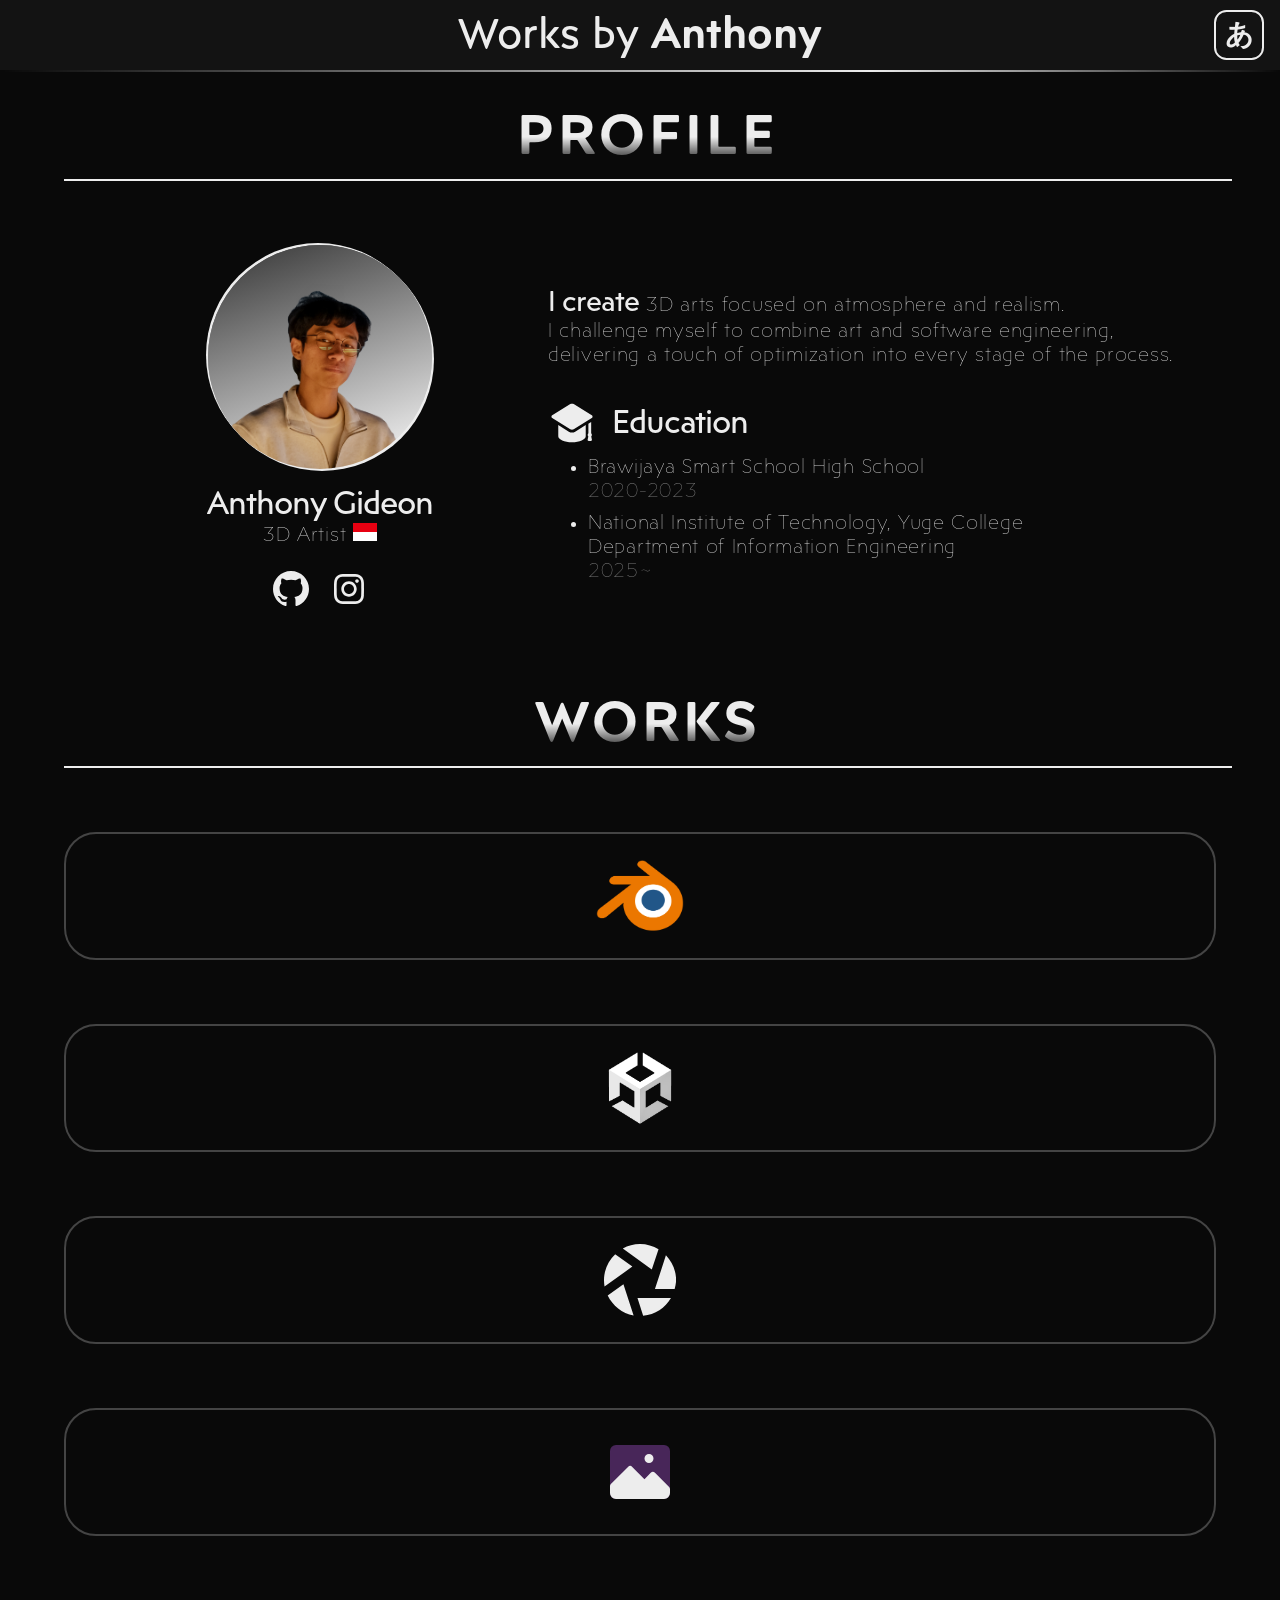
==== commit 26eb2d67: "Added roles description for clarity, polished layout, animation rework, autoscroll fix" ====
--- a/index.html
+++ b/index.html
@@ -18,7 +18,7 @@
                 </div>
             </div>
             <div class="navBorder maskGradient"></div>
-            <!-- <div class="globalWatermark">©2026 Ephyrooo. All Rights Reserved.</div> -->
+            <!-- <div class="globalWatermark">©2026 Anthony Gideon / Ephyrooo</div> -->
         </nav>
         
         <main>
@@ -36,7 +36,12 @@
                 <div class="profile">
                     <div class="info">
                         <span class="profileImgParent">
-                            <span class="profileImgBorder">
+                            <!-- <span class="profileImgBorder">
+                                <span class="profileImgContainer">
+                                    <div></div>
+                                </span>
+                            </span> -->
+                            <span class="profileImgBorder2">
                                 <span class="profileImgContainer">
                                     <div></div>
                                 </span>
@@ -47,8 +52,12 @@
                             </span>
                         </span>
                         
-                        <p class="jump">Anthony Gideon</p>
-                        <p text-en="3D Artist" text-jp="3Dアーティスト">3D Artist</p>
+                        <p text-en="Anthony Gideon" text-jp="アントニ ギデオン" class="jump">Anthony Gideon</p>
+                        <span text-en="3D Artist" text-jp="3Dアーティスト">3D Artist</span>
+                        <svg style="width: 24px;" xmlns="http://www.w3.org/2000/svg" id="flag-icons-id" viewBox="0 0 640 480">
+                        <path fill="#e70011" d="M0 0h640v240H0Z"/>
+                        <path fill="#fff" d="M0 240h640v240H0Z"/>
+                        </svg>
                         <div style="height: 16px"></div>
                         <div class="iconContainer">
                             <a href="https://github.com/RealPG125">
@@ -89,20 +98,22 @@
                     </div>
                     <div class="bio">
                         <p style="padding: 16px 0 0 0" text-en='<span class="jump">I create </span>3D art with a focus on atmosphere and realism.
-                            <br>I challenge myself to combine art and software engineering, creating interactive and optimized experiences.
-                            <br>' text-jp='<span class="jump">雰囲気づくり</span>と写実性を重視した<br>3DCG作品を制作しています。
-                            <br>アートとソフトウェアを活かし、インタラクティブ<br>かつ最適化された作品の開発に挑戦しています。
+                            <br>I challenge myself to combine art and software engineering, delivering a touch of optimization into every stage of the process.
+                            <br>' text-jp='<span class="jump">雰囲気づくり</span>と写実性を重視した3DCG作品<br>を制作しています。アート・ソフトウェア工学を掛け合わせ、<br>最適化を意識した作品制作に挑戦しています。
                             <br>'>
-                            <span class="jump">I create </span>3D art with a focus on atmosphere and realism.
-                            <br>I challenge myself to combine art and software engineering, creating interactive and optimized experiences.
+                            <span class="jump">I create </span>3D arts focused on atmosphere and realism.
+                            <br>I challenge myself to combine art and software engineering, delivering a touch of optimization into every stage of the process.
                             <br>
                         </p>
                         <br>
-                        <svg class="svgDefault" fill="#EDEDED" viewBox="0 0 14 14" role="img" focusable="false" aria-hidden="true" xmlns="http://www.w3.org/2000/svg"><path d="m 12.499079,12.25525 c 0.0968,0 0.188377,-0.0436 0.249339,-0.11884 0.06096,-0.0752 0.08473,-0.17385 0.06473,-0.26853 l -0.202146,-0.95662 c 0.115125,-0.11137 0.187491,-0.26686 0.187491,-0.43975 0,-0.182 -0.08106,-0.34343 -0.206876,-0.45558 l 0,-3.32202 -0.810333,0.50146 0,2.82056 c -0.125815,0.11215 -0.2069,0.27358 -0.2069,0.45558 0,0.17291 0.07239,0.32841 0.187515,0.43975 l -0.20217,0.95662 c -0.02,0.0947 0.0038,0.19335 0.06473,0.26853 0.06096,0.0752 0.152539,0.11884 0.249339,0.11884 l 0.625281,0 z M 12.773741,4.75539 7.5021019,1.49209 C 7.3477151,1.39699 7.1736728,1.34925 6.9996305,1.34925 c -0.1740423,0 -0.3482077,0.0477 -0.5016586,0.14284 l -5.271713,3.2633 C 1.0854931,4.84249 0.99999905,4.99633 0.99999905,5.1619 c 0,0.1656 0.085494,0.31949 0.22625985,0.40673 l 5.2716883,3.26333 c 0.153451,0.0952 0.3276163,0.14284 0.5016586,0.14284 0.1740423,0 0.3481092,-0.0477 0.5024714,-0.14284 L 12.773741,5.56863 c 0.140766,-0.0872 0.22626,-0.24113 0.22626,-0.40673 0,-0.16557 -0.08549,-0.31946 -0.22626,-0.40651 z M 6.9996059,9.78508 c -0.3283798,0 -0.6488777,-0.0912 -0.928242,-0.26411 l -3.0750017,-1.90368 0,3.27796 c 0,0.97016 1.7931578,1.7555 4.0032436,1.7555 2.2108742,0 4.0038842,-0.78536 4.0038842,-1.7555 l 0,-3.27796 -3.0748786,1.90368 C 7.6492472,9.69388 7.3279857,9.78508 6.9996059,9.78508 Z"/></svg>
-                        <h1 class="jump bioTitle" text-en="Education" text-jp="学歴">Education</h1>
+                        <div style="display: flex; flex-direction: row; justify-content: center start; align-items: center; gap: 16px;">
+                            <svg class="svgDefault" fill="#EDEDED" viewBox="0 0 14 14" role="img" focusable="false" aria-hidden="true" xmlns="http://www.w3.org/2000/svg"><path d="m 12.499079,12.25525 c 0.0968,0 0.188377,-0.0436 0.249339,-0.11884 0.06096,-0.0752 0.08473,-0.17385 0.06473,-0.26853 l -0.202146,-0.95662 c 0.115125,-0.11137 0.187491,-0.26686 0.187491,-0.43975 0,-0.182 -0.08106,-0.34343 -0.206876,-0.45558 l 0,-3.32202 -0.810333,0.50146 0,2.82056 c -0.125815,0.11215 -0.2069,0.27358 -0.2069,0.45558 0,0.17291 0.07239,0.32841 0.187515,0.43975 l -0.20217,0.95662 c -0.02,0.0947 0.0038,0.19335 0.06473,0.26853 0.06096,0.0752 0.152539,0.11884 0.249339,0.11884 l 0.625281,0 z M 12.773741,4.75539 7.5021019,1.49209 C 7.3477151,1.39699 7.1736728,1.34925 6.9996305,1.34925 c -0.1740423,0 -0.3482077,0.0477 -0.5016586,0.14284 l -5.271713,3.2633 C 1.0854931,4.84249 0.99999905,4.99633 0.99999905,5.1619 c 0,0.1656 0.085494,0.31949 0.22625985,0.40673 l 5.2716883,3.26333 c 0.153451,0.0952 0.3276163,0.14284 0.5016586,0.14284 0.1740423,0 0.3481092,-0.0477 0.5024714,-0.14284 L 12.773741,5.56863 c 0.140766,-0.0872 0.22626,-0.24113 0.22626,-0.40673 0,-0.16557 -0.08549,-0.31946 -0.22626,-0.40651 z M 6.9996059,9.78508 c -0.3283798,0 -0.6488777,-0.0912 -0.928242,-0.26411 l -3.0750017,-1.90368 0,3.27796 c 0,0.97016 1.7931578,1.7555 4.0032436,1.7555 2.2108742,0 4.0038842,-0.78536 4.0038842,-1.7555 l 0,-3.27796 -3.0748786,1.90368 C 7.6492472,9.69388 7.3279857,9.78508 6.9996059,9.78508 Z"/></svg>
+                            <h1 class="jump" text-en="Education" text-jp="学歴">Education</h1>
+                        </div>
+                        
                             <ul>
-                                <li text-en="Brawijaya Smart School High School<br>2020-2023" text-jp="Brawijaya Smart School 高等学校<br>2020-2023">Brawijaya Smart School High School<br>2020-2023</li>
-                                <li text-en="National Institute of Technology, Yuge College<br>Department of Information Engineering<br>2025~" text-jp="弓削商船高等専門学校 情報工学科<br>2025~">National Institute of Technology, Yuge College<br>Department of Information Engineering<br>2025~</li>
+                                <li text-en="Brawijaya Smart School High School<br><span class='dim'>2020-2023</span>" text-jp="Brawijaya Smart School 高等学校<br><span class='dim'>2020-2023</span>">Brawijaya Smart School High School<br><span class='dim'>2020-2023</span></li>
+                                <li text-en="National Institute of Technology, Yuge College<br>Department of Information Engineering<br><span class='dim'>2025~</span>" text-jp="弓削商船高等専門学校 情報工学科<br><span class='dim'>2025~</span>">National Institute of Technology, Yuge College<br>Department of Information Engineering<br><span class='dim'>2025~</span></li>
                             </ul>
                         <br>
                     </div>
@@ -188,7 +199,33 @@
                     <div class="itemDescription animationDoubletime">
                         <h1 class="picTitle" text-en="SANTA'S STRAY BASE" text-jp="迷子サンタの小さな基地">SANTA'S STRAY BASE</h1>
                         <p text-en="A secluded room, potraying life fragments of a lost santa" text-jp="迷子のサンタが残した生活を描く、閑寂な小部屋。" class="itemDescriptionText">A secluded room, potraying life fragments of a lost santa</p>
-                        <p text-en="production time: approx. 40 hours<br>vegetations modified from BlenderKit<br>original scene from the Aobuta Series<br>©2024 鴨志田 一/KADOKAWA/青ブタ Project" text-jp="制作時間: 約40時間<br>植物アセット: BlenderKit (一部改変)<br>シーン原案: 青春ブタ野郎シリーズ<br>©2024 鴨志田 一/KADOKAWA/青ブタ Project" class="itemDescriptionCredit">production time: approx. 40 hours<br>vegetations modified from BlenderKit<br>original scene from the Aobuta Series<br>©2024 鴨志田 一/KADOKAWA/青ブタ Project</p>
+                        <p 
+                        text-en="
+                        softwares: Blender, Photoshop
+                        <br>production time: approx. 40 hours
+                        <br>vegetations, minor props modified from BlenderKit
+                        <br>original scene from the Aobuta Series
+                        <br>©2024 鴨志田 一/KADOKAWA/青ブタ Project
+                        <br>roles: modelling, material creation, scene assembly,
+                        <br>camera composition (pic 2-5) lighting, post processing
+                        " 
+                        text-jp="
+                        使用したソフトウェア: Blender、Photoshop
+                        <br>制作時間: 約40時間
+                        <br>植物・一部小物アセット: BlenderKit (一部改変)
+                        <br>シーン原案: 青春ブタ野郎シリーズ
+                        <br>©2024 鴨志田 一/KADOKAWA/青ブタ Project
+                        <br>制作担当: モデリング、マテリアル制作、シーン構築、
+                        <br>カメラ構図 (写真2~写真5)、ライティング、ポストプロセス
+                        " 
+                        class="itemDescriptionCredit animationDefault">
+                        softwares: Blender, Photoshop
+                        <br>production time: approx. 40 hours
+                        <br>vegetations, minor props modified from BlenderKit
+                        <br>original scene from the Aobuta Series
+                        <br>©2024 鴨志田 一/KADOKAWA/青ブタ Project
+                        <br>roles: modelling, material creation, scene assembly,
+                        <br>camera composition (pic 2-5) lighting, post processing</p>
                     </div>
                 </div>
 
@@ -220,8 +257,35 @@
                     </div>
                     <div class="itemDescription animationDoubletime">
                         <h1 class="picTitle" text-en="ENOSHIMA SEA CANDLE" text-jp="江ノ島シーキャンドル">ENOSHIMA SEA CANDLE</h1>
-                        <p class="itemDescriptionText" text-en="Experimental project of architecture-vegetations composture scene" text-jp="豊富な植栽が彩る公園と調和したあの<br>シーキャンドルを再現。">Experimental project of architecture-vegetations composture scene</p>
-                        <p class="itemDescriptionCredit" text-en="production time: approx. 70 hours<br>vegetations from Scatter Pro Library" text-jp="制作時間: 約70時間<br>植物アセット: Scatter Pro Library">production time: approx. 70 hours<br>vegetations from Scatter Pro Library</p>
+                        <p class="itemDescriptionText" text-en="
+                        Experimental project of architecture-vegetations composture scene
+                        " 
+                        text-jp="
+                        豊富な植栽が彩る公園と調和したあの
+                        <br>シーキャンドルを再現。
+                        ">Experimental project of architecture-vegetations composture scene</p>
+                        <p class="itemDescriptionCredit animationDefault" 
+                        text-en="
+                        softwares: Blender, Photoshop
+                        <br>production time: approx. 70 hours
+                        <br>vegetations from Scatter Pro Library
+                        <br>roles: modelling, material creation, geometry nodes,
+                        <br>volumetrics, scene assembly, particle system,
+                        <br>camera composition, lighting, post processing
+                        " 
+                        text-jp="
+                        使用したソフトウェア: Blender、Photoshop
+                        <br>制作時間: 約70時間
+                        <br>植物アセット: Scatter Pro Library
+                        <br>制作担当: モデリング、マテリアル制作、ジオメトリノード
+                        <br>ボリューム表現、カメラ設定、パーティクル制作、
+                        <br>カメラ構図、シーン構築、ライティング、ポストプロセス
+                        ">softwares: Blender, Photoshop
+                        <br>production time: approx. 70 hours
+                        <br>vegetations from Scatter Pro Library
+                        <br>roles: modelling, material creation, geometry nodes,
+                        <br>volumetrics, scene assembly, particle system,
+                        <br>camera composition, lighting, post processing</p>
                     </div>
                 </div>
 
@@ -268,8 +332,37 @@
                     </div>
                     <div class="itemDescription animationDoubletime">
                         <h1 text-en="PENTHOUSE" text-jp="ペントハウス" class="picTitle">PENTHOUSE</h1>
-                        <p text-en="Luxury interiors of the Quintuplets's<br>high-rise household" text-jp="とある高層マンションのインテリアを再現したシーン。" class="itemDescriptionText">Luxury interiors of the Quintuplets's<br>high-rise household</p>
-                        <p text-en="production time: approx. 20 hours<br>Sofa, table lamp modified from BlenderKit<br>original scene from The Quintessential Quintuplets<br>©春場ねぎ・講談社/「五等分の花嫁」製作委員会" text-jp="制作時間: 約20時間<br>ソファ・テーブルランプ: BlenderKit (一部改変)<br>シーン原案: 五等分の花嫁<br>©春場ねぎ・講談社/「五等分の花嫁」製作委員会" class="itemDescriptionCredit">production time: approx. 20 hours<br>Sofa, table lamp modified from BlenderKit<br>original scene from The Quintessential Quintuplets<br>©春場ねぎ・講談社/「五等分の花嫁」製作委員会</p>
+                        <p text-en="
+                        Luxury interiors of the Quintuplets's
+                        <br>high-rise household
+                        " 
+                        text-jp="
+                        とある高層マンションのインテリアを再現したシーン。
+                        " class="itemDescriptionText">Luxury interiors of the Quintuplets's<br>high-rise household</p>
+                        <p text-en="
+                        softwares: Blender, Photoshop, fSpy
+                        <br>production time: approx. 20 hours
+                        <br>Sofa, table lamp modified from BlenderKit
+                        <br>original scene from The Quintessential Quintuplets
+                        <br>©春場ねぎ・講談社/「五等分の花嫁」製作委員会
+                        <br>roles: modelling, material creation,
+                        <br>scene assembly, lighting, post processing
+                        " 
+                        text-jp="
+                        使用したソフトウェア: Blender、Photoshop、fSpy
+                        <br>制作時間: 約20時間
+                        <br>ソファ・テーブルランプ: BlenderKit (一部改変)
+                        <br>シーン原案: 五等分の花嫁
+                        <br>©春場ねぎ・講談社/「五等分の花嫁」製作委員会
+                        <br>制作担当: モデリング、マテリアル制作、
+                        <br>シーン構築、ライティング、ポストプロセス
+                        " class="itemDescriptionCredit animationDefault">softwares: Blender, Photoshop, fSpy
+                        <br>production time: approx. 20 hours
+                        <br>Sofa, table lamp modified from BlenderKit
+                        <br>original scene from The Quintessential Quintuplets
+                        <br>©春場ねぎ・講談社/「五等分の花嫁」製作委員会
+                        <br>roles: modelling, material creation,
+                        <br>scene assembly, lighting, post processing</p>
                     </div>
                 </div>
 
@@ -316,8 +409,37 @@
                     </div>
                     <div class="itemDescription animationDoubletime">
                         <h1 text-en="TAIXUAN" text-jp="太虚山" class="picTitle">TAIXUAN</h1>
-                        <p text-en="Majestic view of the legendary<br>Taixuan Mountains" text-jp="伝説の太虚山を望む壮大な景観。" class="itemDescriptionText">Majestic view of the legendary<br>Taixuan Mountains</p>
-                        <p text-en="production time: approx. 100 hours<br>vegetations from Scatter Pro Library<br>original scene from Honkai Impact 3rd<br>©COGNOSPHERE" text-jp="制作時間: 約100時間<br>植物アセット: Scatter Pro Library<br>シーン原案: 崩壊3rd<br>©COGNOSPHERE" class="itemDescriptionCredit">production time: approx. 100 hours<br>vegetations from Scatter Pro Library<br>original scene from Honkai Impact 3rd<br>©COGNOSPHERE</p>
+                        <p text-en="
+                        Majestic view of the legendary
+                        <br>Taixuan Mountains
+                        " 
+                        text-jp="
+                        伝説の太虚山を望む壮大な景観。
+                        " class="itemDescriptionText">Majestic view of the legendary<br>Taixuan Mountains</p>
+                        <p text-en="
+                        softwares: Blender, Photoshop
+                        <br>production time: approx. 100 hours
+                        <br>vegetations from Scatter Pro Library
+                        <br>original scene from Honkai Impact 3rd
+                        <br>©COGNOSPHERE
+                        <br>roles: modelling, material creation, volumetrics,
+                        <br>scene assembly, particle system, lighting, post processing
+                        " 
+                        text-jp="
+                        使用したソフトウェア: Blender、Photoshop
+                        <br>制作時間: 約100時間
+                        <br>植物アセット: Scatter Pro Library
+                        <br>シーン原案: 崩壊3rd
+                        <br>©COGNOSPHERE
+                        <br>制作担当: モデリング、マテリアル制作、ボリューム表現、
+                        <br>シーン構築、パーティクル制作、ライティング、ポストプロセス
+                        " class="itemDescriptionCredit animationDefault">softwares: Blender, Photoshop
+                        <br>production time: approx. 100 hours
+                        <br>vegetations from Scatter Pro Library
+                        <br>original scene from Honkai Impact 3rd
+                        <br>©COGNOSPHERE
+                        <br>roles: modelling, material creation, volumetrics,
+                        <br>scene assembly, particle system, lighting, post processing</p>
                     </div>
                 </div>
 
@@ -349,8 +471,34 @@
                     </div>
                     <div class="itemDescription animationDoubletime">
                         <h1 text-en="BLIZZARD" text-jp="雪景色" class="picTitle">BLIZZARD</h1>
-                        <p text-en="A frozen lake far away in the mountains, but wait... looks like someone was here?" text-jp="はるか山奥の凍った湖。<br>...誰かの足跡が、残っている？" class="itemDescriptionText">A frozen lake far away in the mountains, but wait... looks like someone was here?</p>
-                        <p text-en="production time: approx. 12 hours<br>trees referenced from BlenderKit asset" text-jp="制作時間: 約12時間<br>樹木アセット: BlenderKit (参考)" class="itemDescriptionCredit">production time: approx. 12 hours<br>trees referenced from BlenderKit asset</p>
+                        <p text-en="
+                        A frozen lake far away in the mountains, but wait... looks like someone was here?
+                        " 
+                        text-jp="
+                        はるか山奥の凍った湖。
+                        <br>...誰かの足跡が、残っている？
+                        " class="itemDescriptionText">A frozen lake far away in the mountains, but wait... looks like someone was here?</p>
+                        <p text-en="
+                        softwares: Blender, Photoshop
+                        <br>production time: approx. 12 hours
+                        <br>trees referenced from BlenderKit asset
+                        <br>roles: modelling, material creation, volumetrics,
+                        <br>scene assembly, texturing, particle system,
+                        <br>camera composition, lighting, post processing
+                        " 
+                        text-jp="
+                        使用したソフトウェア: Blender、Photoshop
+                        <br>制作時間: 約12時間
+                        <br>樹木アセット: BlenderKit (参考)
+                        <br>制作担当: モデリング、マテリアル制作、ボリューム表現、
+                        <br>シーン構築、テキスチャー制作、パーティクル制作、
+                        <br>カメラ構図、ライティング、ポストプロセス
+                        " class="itemDescriptionCredit animationDefault">softwares: Blender, Photoshop
+                        <br>production time: approx. 12 hours
+                        <br>trees referenced from BlenderKit asset
+                        <br>roles: modelling, material creation, volumetrics,
+                        <br>scene assembly, texturing, particle system,
+                        <br>camera composition, lighting, post processing</p>
                     </div>
                 </div>
 
@@ -397,8 +545,34 @@
                     </div>
                     <div class="itemDescription animationDoubletime">
                         <h1 text-en="EIMEI HIGHSCHOOL" text-jp="英明高校" class="picTitle">EIMEI HIGHSCHOOL</h1>
-                        <p text-en="Where talented stars clash and befriend, regret and rejoice, love and live a story" text-jp="有力者たちが傷つけて親しみ、悔しんで支え合い、恋し物語を紡いだ校舎。" class="itemDescriptionText">Where talented stars clash and befriend, regret and rejoice, love and live a story</p>
-                        <p text-en="production time: approx. 50 hours<br>camera composition referenced from Blue Box<br>©三浦糀/集英社・「アオのハコ」製作委員会" text-jp="制作時間: 約50時間<br>カメラ構図: アオのハコ<br>©三浦糀/集英社・「アオのハコ」製作委員会" class="itemDescriptionCredit">production time: approx. 50 hours<br>camera composition referenced from Blue Box<br>©三浦糀/集英社・「アオのハコ」製作委員会</p>
+                        <p text-en="
+                        Where talented stars clash and befriend, regret and rejoice, love and live a story
+                        " 
+                        text-jp="
+                        有力者たちが傷つけて親しみ、悔しんで
+                        <br>支え合い、恋し物語を紡いだ校舎。
+                        " class="itemDescriptionText">Where talented stars clash and befriend, regret and rejoice, love and live a story</p>
+                        <p text-en="
+                        softwares: Blender, Photoshop, fSpy
+                        <br>production time: approx. 50 hours
+                        <br>camera composition referenced from Blue Box
+                        <br>©三浦糀/集英社・「アオのハコ」製作委員会
+                        <br>roles: modelling, material creation, volumetrics,
+                        <br>scene assembly, lighting, post processing
+                        " 
+                        text-jp="
+                        使用したソフトウェア: Blender、Photoshop、fSpy
+                        <br>制作時間: 約50時間
+                        <br>カメラ構図: アオのハコ
+                        <br>©三浦糀/集英社・「アオのハコ」製作委員会
+                        <br>制作担当: モデリング、マテリアル制作、ボリューム表現、
+                        <br>シーン構築、ライティング、ポストプロセス
+                        " class="itemDescriptionCredit animationDefault">softwares: Blender, Photoshop, fSpy
+                        <br>production time: approx. 50 hours
+                        <br>camera composition referenced from Blue Box
+                        <br>©三浦糀/集英社・「アオのハコ」製作委員会
+                        <br>roles: modelling, material creation, volumetrics,
+                        <br>scene assembly, lighting, post processing</p>
                     </div>
                 </div>
 
@@ -414,8 +588,34 @@
                     </div>
                     <div class="itemDescription animationDoubletime">
                         <h1 text-en="YOUTH" text-jp="15" class="picTitle">YOUTH</h1>
-                        <p text-en="Day by day, dawn to dusk" text-jp="朝から夕暮れへ、瞬いてはひと月過ぎ去り。" class="itemDescriptionText">Day by day, dawn to dusk</p>
-                        <p text-en="production time: approx. 12 hours<br>book content from Blue Box<br>©三浦糀/集英社・「アオのハコ」製作委員会" text-jp="制作時間: 約12時間<br>ノートブックの画像: アオのハコ<br>©三浦糀/集英社・「アオのハコ」製作委員会" class="itemDescriptionCredit">production time: approx. 12 hours<br>book content from Blue Box<br>©三浦糀/集英社・「アオのハコ」製作委員会</p>
+                        <p text-en="
+                        Day by day, dawn to dusk
+                        " 
+                        text-jp="
+                        朝から夕暮れへ、瞬いてはひと月
+                        <br>過ぎ去り。
+                        " class="itemDescriptionText">Day by day, dawn to dusk</p>
+                        <p text-en="
+                        softwares: Blender, Photoshop
+                        <br>production time: approx. 12 hours
+                        <br>book content from Blue Box
+                        <br>©三浦糀/集英社・「アオのハコ」製作委員会
+                        <br>roles: modelling, material creation, volumetrics,
+                        <br>scene assembly, lighting, post processing
+                        " 
+                        text-jp="
+                        使用したソフトウェア: Blender、Photoshop
+                        <br>制作時間: 約12時間
+                        <br>ノートブックの画像: アオのハコ
+                        <br>©三浦糀/集英社・「アオのハコ」製作委員会
+                        <br>制作担当: モデリング、マテリアル制作、ボリューム表現、
+                        <br>シーン構築、ライティング、ポストプロセス
+                        " class="itemDescriptionCredit animationDefault">softwares: Blender, Photoshop
+                        <br>production time: approx. 12 hours
+                        <br>book content from Blue Box
+                        <br>©三浦糀/集英社・「アオのハコ」製作委員会
+                        <br>roles: modelling, material creation, volumetrics,
+                        <br>scene assembly, lighting, post processing</p>
                     </div>
                 </div>
 
@@ -431,8 +631,27 @@
                     </div>
                     <div class="itemDescription animationDoubletime">
                         <h1 text-en="THE GYMNASTICS" text-jp="体育館" class="picTitle">THE GYMNASTICS</h1>
-                        <p text-en="A moment of silence from the bustle" text-jp="体育館の静寂なひと時。" class="itemDescriptionText">A moment of silence from the bustle</p>
-                        <p text-en="production time: approx. 14 hours" text-jp="制作時間: 約14時間"class="itemDescriptionCredit">production time: approx. 14 hours</p>
+                        <p text-en="
+                        A moment of silence from the bustle
+                        " 
+                        text-jp="
+                        体育館の静寂なひと時。
+                        " class="itemDescriptionText">A moment of silence from the bustle</p>
+                        <p text-en="
+                        softwares: Blender, Photoshop
+                        <br>production time: approx. 14 hours
+                        <br>roles: modelling, material creation, volumetrics,
+                        <br>scene assembly, camera composition, lighting, post processing
+                        " 
+                        text-jp="
+                        使用したソフトウェア: Blender、Photoshop
+                        <br>制作時間: 約14時間
+                        <br>制作担当: モデリング、マテリアル制作、ボリューム表現、
+                        <br>シーン構築、カメラ構図、ライティング、ポストプロセス
+                        "class="itemDescriptionCredit animationDefault">softwares: Blender, Photoshop
+                        <br>production time: approx. 14 hours
+                        <br>roles: modelling, material creation, volumetrics,
+                        <br>scene assembly, camera composition, lighting, post processing</p>
                     </div>
                 </div>
 
@@ -448,8 +667,32 @@
                     </div>
                     <div class="itemDescription animationDoubletime">
                         <h1 text-en="A WISH OF THE WOUNDED" text-jp="傷負う狐の願い" class="picTitle">A WISH OF THE WOUNDED</h1>
-                        <p text-en="Time reveals everything, and sometimes fate does, too" text-jp="時はすべてを明快にする。そして時には、運命も。" class="itemDescriptionText">Time reveals everything, and sometimes fate does, too</p>
-                        <p text-en="production time: approx. 20 hours<br>wheelchair from BlenderKit" text-jp="制作時間: 約20時間<br>車いす: BlenderKit" class="itemDescriptionCredit">production time: approx. 20 hours<br>wheelchair from BlenderKit</p>
+                        <p text-en="
+                        Time reveals everything, and sometimes fate does, too
+                        " 
+                        text-jp="
+                        時はすべてを明快にする。そして時には、運命も。
+                        " 
+                        class="itemDescriptionText">Time reveals everything, and sometimes fate does, too</p>
+                        <p 
+                        text-en="
+                        softwares: Blender, Photoshop
+                        <br>production time: approx. 20 hours
+                        <br>wheelchair from BlenderKit
+                        <br>roles: modelling, material creation, scene assembly,
+                        <br>camera composition, lighting, post processing
+                        " 
+                        text-jp="
+                        使用したソフトウェア: Blender、Photoshop
+                        <br>制作時間: 約20時間
+                        <br>車いす: BlenderKit
+                        <br>制作担当: モデリング、マテリアル制作、シーン構築、
+                        <br>カメラ構図、ライティング、ポストプロセス
+                        " class="itemDescriptionCredit animationDefault">softwares: Blender, Photoshop
+                        <br>production time: approx. 20 hours
+                        <br>wheelchair from BlenderKit
+                        <br>roles: modelling, material creation, scene assembly,
+                        <br>camera composition, lighting, post processing</p>
                     </div>
                 </div>
 
@@ -480,8 +723,31 @@
                     </div>
                     <div class="itemDescription animationDoubletime">
                         <h1 text-en="UNDERPASS" text-jp="コウカシタ" class="picTitle">UNDERPASS</h1>
-                        <p text-en="Just a regular underpass... until someone decides to say no more" text-jp="ごく普通の高架下... <br>その日までは。" class="itemDescriptionText">Just a regular underpass... till someone says it ain't no more</p>
-                        <p text-en="production time: approx. 20 hours<br>vegetations from Scatter Pro Library" text-jp="制作時間: 約20時間<br>植物アセット: Scatter Pro Library" class="itemDescriptionCredit">production time: approx. 20 hours<br>vegetations from Scatter Pro Library</p>
+                        <p text-en="
+                        Just a regular underpass... until someone decides to say no more
+                        " 
+                        text-jp="
+                        ごく普通の高架下... 
+                        <br>その日までは。
+                        " class="itemDescriptionText">Just a regular underpass... till someone says it ain't no more</p>
+                        <p text-en="
+                        softwares: Blender, Photoshop
+                        <br>production time: approx. 20 hours
+                        <br>vegetations from Scatter Pro Library
+                        <br>roles: modelling, material creation, scene assembly,
+                        <br>particle system, lighting, post processing
+                        " 
+                        text-jp="
+                        使用したソフトウェア: Blender、Photoshop
+                        <br>制作時間: 約20時間
+                        <br>植物アセット: Scatter Pro Library
+                        <br>制作担当: モデリング、マテリアル制作、シーン構築、
+                        <br>パーティクル制作、ライティング、ポストプロセス
+                        " class="itemDescriptionCredit animationDefault">softwares: Blender, Photoshop
+                        <br>production time: approx. 20 hours
+                        <br>vegetations from Scatter Pro Library
+                        <br>roles: modelling, material creation, scene assembly,
+                        <br>particle system, lighting, post processing</p>
                     </div>
                 </div>
 
@@ -510,8 +776,8 @@
                     <div class="itemPicContainer animationDefault">
                         <div class="focusBackground animationDefault"></div>
                         <div class="imgLarger imgShowcase imgContainer animationDoubletime">
-                            <img slideshow-index="0" class="imgFit imgStack imgSlideshow imgBorder animationHalftime" src="Images/6thChamber_1.webp">
-                            <img slideshow-index="1" class="imgFit imgStack imgOverlay imgSlideshow" src="Images/6thChamber_2.webp">
+                            <img slideshow-index="0" class="imgFit imgStack imgSlideshow imgBorder animationHalftime" src="Images/6thChamber_2.webp">
+                            <img slideshow-index="1" class="imgFit imgStack imgOverlay imgSlideshow" src="Images/6thChamber_1.webp">
                             <img slideshow-index="2" class="imgFit imgStack imgOverlay imgSlideshow" src="Images/6thChamber_3.webp">
                             <img slideshow-index="3" class="imgFit imgStack imgOverlay imgSlideshow" src="Images/6thChamber_4.webp">
                             <img slideshow-index="4" class="imgFit imgStack imgOverlay imgSlideshow" src="Images/6thChamber_5.webp">
@@ -535,10 +801,40 @@
                         </div>
                     </div>
                     <div class="itemDescription animationDoubletime">
-                        <a href="https://play.unity.com/en/games/c9624141-b9cc-41ca-b564-03a28a858331/the6thchamber-alpha"><h1 class="picTitle">THE 6TH CHAMBER</h1></a>
-                        <p text-en="An experimental VR horror game, developed as a campus project in 8 days" text-jp="8日間で開発した、VR課題のホラーゲーム実験" class="itemDescriptionText">An experimental VR horror game, developed as a campus project in 8 days</p>
-                        <a href="https://play.unity.com/en/games/c9624141-b9cc-41ca-b564-03a28a858331/the6thchamber-alpha"><img class="qrCode" src="Images/SVG/QRUnity.svg"></a>
-                        <p text-en="production time: approx. 50 hours<br>volumetric fog by CristianQiu<br>minor props from BlenderKit, by Kouki Kodama" text-jp="制作時間: 約50時間<br>フォグシェーダー: CristianQiu<br>一部小物アセット: BlenderKit、児玉 凰起" class="itemDescriptionCredit">production time: approx. 50 hours<br>volumetric fog by CristianQiu<br>minor props from BlenderKit, by Kouki Kodama</p>
+                        <a href="https://play.unity.com/en/games/c9624141-b9cc-41ca-b564-03a28a858331/the6thchamber-alpha"><h1 style="color: #66AAEE; text-decoration-color: #66AAEE" class="picTitle">THE 6TH CHAMBER</h1></a>
+                        <p text-en="
+                        An experimental VR horror game, developed as a campus project in 8 days
+                        " 
+                        text-jp="
+                        8日間で開発した、
+                        <br>VR課題のホラーゲーム実験
+                        " class="itemDescriptionText">An experimental VR horror game, developed as a campus project in 8 days</p>
+                        <!-- <a href="https://play.unity.com/en/games/c9624141-b9cc-41ca-b564-03a28a858331/the6thchamber-alpha"><img class="qrCode" src="Images/SVG/QRUnity.svg"></a> -->
+                        <p text-en="
+                        softwares: Unity, Blender, Photoshop, Audacity
+                        <br>development time: approx. 50 hours (excluding UI system)
+                        <br>volumetric fog by CristianQiu
+                        <br>minor props from BlenderKit, by Kouki Kodama
+                        <br>team roles: system design, programming, debugging,
+                        <br>ui design, concept making, audio implementation, modelling,
+                        <br>material creation, scene assembly, lighting, post processing
+                        "
+                        text-jp="
+                        使用したソフトウェア: Unity、Blender、Photoshop、Audacity
+                        <br>開発時間: 約50時間 (UIシステム開発を除く)
+                        <br>フォグシェーダー: CristianQiu
+                        <br>一部小物アセット: BlenderKit、児玉 凰起
+                        <br>制作担当: システム設計、プログラミング、デバッグ、
+                        <br>UI設計、コンセプト立案、サウンド実装、モデリング、
+                        <br>マテリアル制作、ボリューム表現、シーン構築、
+                        <br>ライティング、ポストプロセス
+                        " class="itemDescriptionCredit animationDefault">softwares: Unity, Blender, Photoshop, Audacity
+                        <br>development time: approx. 50 hours (excluding UI system)
+                        <br>volumetric fog by CristianQiu
+                        <br>minor props from BlenderKit, by Kouki Kodama
+                        <br>team roles: system design, programming, debugging,
+                        <br>ui design, concept making, audio implementation, modelling,
+                        <br>material creation, scene assembly, lighting, post processing</p>
                     </div>
                 </div>
 
@@ -577,7 +873,7 @@
                     <div class="itemDescription animationDoubletime">
                         <h1 class="picTitle"></h1>
                         <p class="itemDescriptionText">Z30 | SIGMA 56mm F1.4 DC DN<br><br>ISO-100<br>f/2.0<br>1/4000s</p>
-                        <p text-en="@Shinjuku Gyoen Park" text-jp="@新宿御苑" class="itemDescriptionCredit">@Shinjuku Gyoen Park</p>
+                        <p text-en="@Shinjuku Gyoen Park" text-jp="@新宿御苑" class="itemDescriptionCredit animationDefault">@Shinjuku Gyoen Park</p>
                     </div>
                 </div>
 
@@ -594,7 +890,7 @@
                     <div class="itemDescription animationDoubletime">
                         <h1 class="picTitle"></h1>
                         <p class="itemDescriptionText">Z30 | SIGMA 56mm F1.4 DC DN<br><br>ISO-100<br>f/1.4<br>1/640s</p>
-                        <p text-en="@Shinjuku Chuo Park" text-jp="@新宿中央公園" class="itemDescriptionCredit">@Shinjuku Chuo Park</p>
+                        <p text-en="@Shinjuku Chuo Park" text-jp="@新宿中央公園" class="itemDescriptionCredit animationDefault">@Shinjuku Chuo Park</p>
                     </div>
                 </div>
 
@@ -611,7 +907,7 @@
                     <div class="itemDescription animationDoubletime">
                         <h1 class="picTitle"></h1>
                         <p class="itemDescriptionText">Z30 | NIKKOR Z 40mm f/2<br><br>ISO-100<br>f/2.5<br>1/2500s</p>
-                        <p text-en="@Odaiba Seaside Park" text-jp="@お台場海浜公園" class="itemDescriptionCredit">@Odaiba Seaside Park</p>
+                        <p text-en="@Odaiba Seaside Park" text-jp="@お台場海浜公園" class="itemDescriptionCredit animationDefault">@Odaiba Seaside Park</p>
                     </div>
                 </div>
 
@@ -628,7 +924,7 @@
                     <div class="itemDescription animationDoubletime">
                         <h1 class="picTitle"></h1>
                         <p class="itemDescriptionText">Z30 | NIKKOR Z DX 24mm f/1.7<br><br>ISO-160<br>f/2.2<br>1/2500s</p>
-                        <p text-en="@Fushimi Inari Taisha Shrine" text-jp="@伏見稲荷大社" class="itemDescriptionCredit">@Fushimi Inari Taisha Shrine</p>
+                        <p text-en="@Fushimi Inari Taisha Shrine" text-jp="@伏見稲荷大社" class="itemDescriptionCredit animationDefault">@Fushimi Inari Taisha Shrine</p>
                     </div>
                 </div>
 
@@ -645,7 +941,7 @@
                     <div class="itemDescription animationDoubletime">
                         <h1 class="picTitle"></h1>
                         <p class="itemDescriptionText">Z30 | NIKKOR Z DX 24mm f/1.7<br><br>ISO-3200<br>f/2.5<br>1/4s</p>
-                        <p text-en="@teamLab Botanical Garden Osaka" text-jp="@チームラボ ボタニカルガーデン 大阪" class="itemDescriptionCredit">@teamLab Botanical Garden Osaka</p>
+                        <p text-en="@teamLab Botanical Garden Osaka" text-jp="@チームラボ ボタニカルガーデン 大阪" class="itemDescriptionCredit animationDefault">@teamLab Botanical Garden Osaka</p>
                     </div>
                 </div>
 
@@ -662,7 +958,58 @@
                     <div class="itemDescription animationDoubletime">
                         <h1 class="picTitle"></h1>
                         <p class="itemDescriptionText">Z30 | NIKKOR Z DX 24mm f/1.7<br><br>ISO-450<br>f/2.0<br>1/160s</p>
-                        <p text-en="@Enoshima Aquarium" text-jp="@江ノ島水族館" class="itemDescriptionCredit">@Enoshima Aquarium</p>
+                        <p text-en="@Enoshima Aquarium" text-jp="@江ノ島水族館" class="itemDescriptionCredit animationDefault">@Enoshima Aquarium</p>
+                    </div>
+                </div>
+
+            </div>
+
+            <!-- OTHERS HEADER -->
+            <div class="headerMargin">
+                <div class="headerContainer">
+                    <div class="headerBorder animationDefault" header-id="4">
+                        <div class="header animationDefault">
+                            <h2 class="animationHalftime headerOuter">・</h2>
+                                <svg fill="#000000" width="800px" height="800px" viewBox="0 0 24 24" id="gallery" data-name="Flat Color" xmlns="http://www.w3.org/2000/svg" class="icon flat-color"><rect id="primary" x="2" y="3" width="20" height="18" rx="2" style="fill: #482659;"></rect><path id="secondary" d="M22,17.71V19a2,2,0,0,1-2,2H4a2,2,0,0,1-2-2V16.73A1,1,0,0,1,2.29,16L8,10.31a1,1,0,0,1,1.42,0l4.07,4.08,2.09-2.1a1,1,0,0,1,1.42,0L21.71,17A1,1,0,0,1,22,17.71ZM15,6a1.5,1.5,0,1,0,1.5,1.5A1.5,1.5,0,0,0,15,6Z" style="fill: #EDEDED;"></path></svg>
+                            <h1 class="headerTitle animationDefault">OTHERS</h1>
+                            <h2 class="animationHalftime headerOuter">・</h2>
+                        </div>
+                    </div>
+                    <div highlight-color="#C19AD4" class="headerBorderVisual animationDefault"></div>
+                </div>
+            </div>
+
+            <div class="headerContent animationDefault" id="header-4-content">
+
+                <!-- wallpaper engine -->
+                <div class="showcaseItem animationDefault">
+                    <div class="itemPicContainer animationDefault">
+                        <div class="focusBackground animationDefault"></div>
+                        <div class="imgDefault imgShowcase imgContainer animationDoubletime">
+                            <video slideshow-index="0" class="imgStack imgSlideshow imgBorder" autoplay loop muted playsinline width="100%">
+                                <source src="Videos/WallpaperEngine_1.mp4" type="video/mp4">
+                                video playback unsupported
+                            </video>
+                            <video slideshow-index="1" class="imgStack imgSlideshow imgOverlay imgBorder" autoplay loop muted playsinline width="100%">
+                                <source src="Videos/WallpaperEngine_2.mp4" type="video/mp4">
+                                video playback unsupported
+                            </video>
+                            <div class="slideshowNav animationHalftime">
+                                <div class="slideshowLeft animationHalftime">&lt;
+                                </div>
+                                <div class="slideshowRight animationHalftime">&gt;
+                                </div>
+                            </div>
+                        </div>
+                        <div class="itemPicToolsContainer animationHalftime">
+                            <span slideshow-index="0" class="slideshowButton animationDefault"></span>
+                            <span slideshow-index="1" class="slideshowButton animationDefault"></span>
+                        </div>
+                    </div>
+                    <div class="itemDescription animationDoubletime">
+                        <a href="https://steamcommunity.com/sharedfiles/filedetails/?id=3353454232"><h1 style="color: #C19AD4; text-decoration-color: #C19AD4" text-en="SHICHIRIGAHAMA INTERACTIVE WALLPAPER" text-jp="七里ヶ浜インタラクティブデスクトップ背景" class="picTitle">SHICHIRIGAHAMA INTERACTIVE WALLPAPER</h1></a>
+                        <p text-en="A dynamic wallpaper scene with seamless 24-hour cycle and mouse parallax" text-jp="カーソル視差、実時間同期の無段階昼夜<br>サイクルを備えたデスクトップ背景" class="itemDescriptionText">A dynamic wallpaper scene with seamless 24-hour cycle</p>
+                        <p text-en="softwares: Wallpaper Engine, Photoshop" text-jp="使用したソフトウェア: Wallpaper Engine、Photoshop" class="itemDescriptionCredit animationDefault">softwares: Wallpaper Engine, Photoshop</p>
                     </div>
                 </div>
 
@@ -1012,7 +1359,7 @@
            }
 
            element.internalCalcImgCoord = function() {
-            imgCoord = itemPicContainer.getBoundingClientRect().top + window.scrollY - ((window.innerHeight + 80 - (itemPicContainer.getBoundingClientRect().height)) * 0.5);
+            imgCoord = itemPicContainer.getBoundingClientRect().top + window.scrollY - ((window.innerHeight + 70 - (itemPicContainer.getBoundingClientRect().height)) * 0.5);
            }
            
            function calcImgCoord() {
@@ -1023,10 +1370,16 @@
             console.log(`targetWidth ${targetWidth}`);
             console.log(`targetHeight ${targetHeight}`);
 
+            let shrinkRatio = 1;
+            if (window.innerWidth < 1280) {
+                shrinkRatio = window.innerWidth / 1280;
+            }
+            console.log(`innerWidth ${window.innerWidth} shrinkRatio ${shrinkRatio}`);
+
             if (!(itemPicContainer.querySelector(".svgButton") || itemPicContainer.querySelector(".slideshowButton"))) {
-                imgCoord = itemPicContainer.getBoundingClientRect().top + window.scrollY - ((window.innerHeight + 80 - targetHeight) * 0.5) + 20;
+                imgCoord = itemPicContainer.getBoundingClientRect().top + (window.scrollY) - ((window.innerHeight + 70 - (targetHeight * shrinkRatio)) * 0.5) + (10 / shrinkRatio);
             } else {
-                imgCoord = itemPicContainer.getBoundingClientRect().top + window.scrollY - ((window.innerHeight + 80 - targetHeight) * 0.5) + 35;
+                imgCoord = itemPicContainer.getBoundingClientRect().top + (window.scrollY) - ((window.innerHeight + 70 - (targetHeight * shrinkRatio)) * 0.5) + 30;
             }
 
             console.log(window.scrollY);
@@ -1072,7 +1425,7 @@
             initWidth = parseInt(window.getComputedStyle(imgShowcase).getPropertyValue("width"), 10);
             initHeight = parseInt(window.getComputedStyle(imgShowcase).getPropertyValue("height"), 10);
             targetWidth = 960;
-            targetHeight = Math.min((targetWidth * initHeight / initWidth), window.innerHeight * 0.65);
+            targetHeight = Math.min((targetWidth * initHeight / initWidth), window.innerHeight * 0.7);
 
             calcImgCoord();
 
--- a/style.css
+++ b/style.css
@@ -43,7 +43,7 @@
 }
 
 :root {
-  interpolate-size: allow-keywords; 
+  interpolate-size: allow-keywords;
 }
 
 html {
@@ -207,6 +207,7 @@
 
 .info {
     padding: 0 0 0 128px;
+    width: 256px;
     display: inline-block;
     text-align: center;
     color: #EDEDED;
@@ -229,7 +230,7 @@
 }
 
 .bio {
-    padding: 0 0 0 128px;
+    padding: 0 0 0 96px;
     display: inline-block;
     text-align: left;
     text-wrap: break-all;
@@ -238,38 +239,57 @@
     font-weight: 100;
     font-size: 20px;
     letter-spacing: 0.05cap;
-    vertical-align: top;
+    vertical-align: center;
     overflow: hidden;
 }
 
 .bio h1 {
-    margin: 0 8px;
     display: inline-block;
-    vertical-align: top;
+    margin: 0;
+    line-height: 1;
+    
 }
 
 .bio p {
     width: 640px;
 }
 
-.bio ul, .bio p {
+.bio p {
     margin: 8px 0;
+}
+
+.bio ul {
+    margin: 0;
 }
 
 .bio li {
     margin: 8px 0;
 }
 
+.dim {
+    color: #888;
+}
+
 .profileImgParent {
     display: grid;
+    place-items: center center;
+    margin: 0 0 16px 0;
 }
 
 .profileImgBorder {
     width: 224px;
     height: 224px;
     grid-area: 1/1;
+    filter: drop-shadow(2px 2px 0px #E70011) drop-shadow(-2px -2px 0px #E70011);
+    animation: rotate 5s linear infinite, fluctuate 3s linear infinite;;
+}
+
+.profileImgBorder2 {
+    width: 224px;
+    height: 224px;
+    grid-area: 1/1;
     filter: drop-shadow(2px 2px 0px #EDEDED) drop-shadow(-2px -2px 0px #EDEDED);
-    animation: rotate 8s linear infinite;
+    animation: rotate 8s linear infinite
 }
 
 @keyframes rotate {
@@ -282,9 +302,23 @@
     }
 }
 
+@keyframes fluctuate {
+    0% {
+        transform: scale(1);
+    }
+
+    50% {
+        transform: scale(1.005);
+    }
+
+    100% {
+        transform: scale(1);
+    }
+}
+
 .profileImgContainer {
     grid-area: 1/1;
-    margin: 0 0 16px 0;
+    margin: 0 0 0 0;
     width: 224px;
     display: grid;
     place-items: end center;
@@ -509,6 +543,10 @@
     justify-content: center;
 }
 
+.extraInfo {
+    color: #EDEDED;
+}
+
 .itemDescription {
     padding: 0;
     flex: 0 1 auto;
@@ -537,15 +575,21 @@
 
 .itemDescriptionCredit {
     width: 400px;
-    margin: auto 8px 16px 8px;
+    margin: auto 8px 0 8px;
+    padding: 0 0 0 0;
     color: #888;
-    font-size: 16px;
+    opacity: 1;
+    font-size: 12px;
     font-family: "Posterama", "Noto Sans JP", sans-serif;
     font-weight: 100;
-    line-height: 1.15;
+    line-height: 1.15em;
     letter-spacing: 0.05cap;
     max-width: 400px;
     text-align: right;
+    max-height: 2.3em;
+    overflow: hidden;
+    -webkit-mask-image: linear-gradient(0deg, rgba(255, 255, 255, 0.15) 0%, rgba(255, 255, 255, 1) 50%);
+    mask-image: linear-gradient(0deg, rgba(255, 255, 255, 0.15) 0%, rgba(255, 255, 255, 1) 50%);
 }
 
 .imgDefault {
@@ -564,7 +608,7 @@
     object-fit: contain;
     box-sizing: border-box;
     z-index: 0;
-    max-height: 65vh;
+    max-height: 70vh;
 }
 
 .imgStack {
@@ -584,8 +628,6 @@
     position: relative;
     overflow: hidden;
 }
-
-/* h2 = w2h1/w1 */
 
 .imgSlideshow {
     opacity: 0;
@@ -622,6 +664,12 @@
     border: 2px rgba(255, 255, 255, 0.5) solid;
 }
 
+.itemDescription:hover .itemDescriptionCredit {
+    -webkit-mask-image: linear-gradient(0deg, rgba(255, 255, 255, 1) 0%, rgba(255, 255, 255, 1) 50%);
+    mask-image: linear-gradient(0deg, rgba(255, 255, 255, 1) 0%, rgba(255, 255, 255, 1) 50%);
+    max-height: 9.2em;
+}
+
 .imgShowcase.enlarge {
     -webkit-animation: none;
     animation: none;
@@ -740,12 +788,13 @@
     flex-direction: column;
     justify-content: center;
     align-items: center;
-    gap: 16px;
+    /* gap: 16px; */
     overflow: hidden;
 }
 
 .itemPicToolsContainer {
     width: 320px;
+    padding: 0;
     height: 0;
     display: flex;
     justify-content: center;
@@ -756,6 +805,7 @@
 }
 
 .itemPicToolsContainer.show {
+    padding: 16px 0 0 0;
     height: 50px;
     max-height: 8vh;
 }
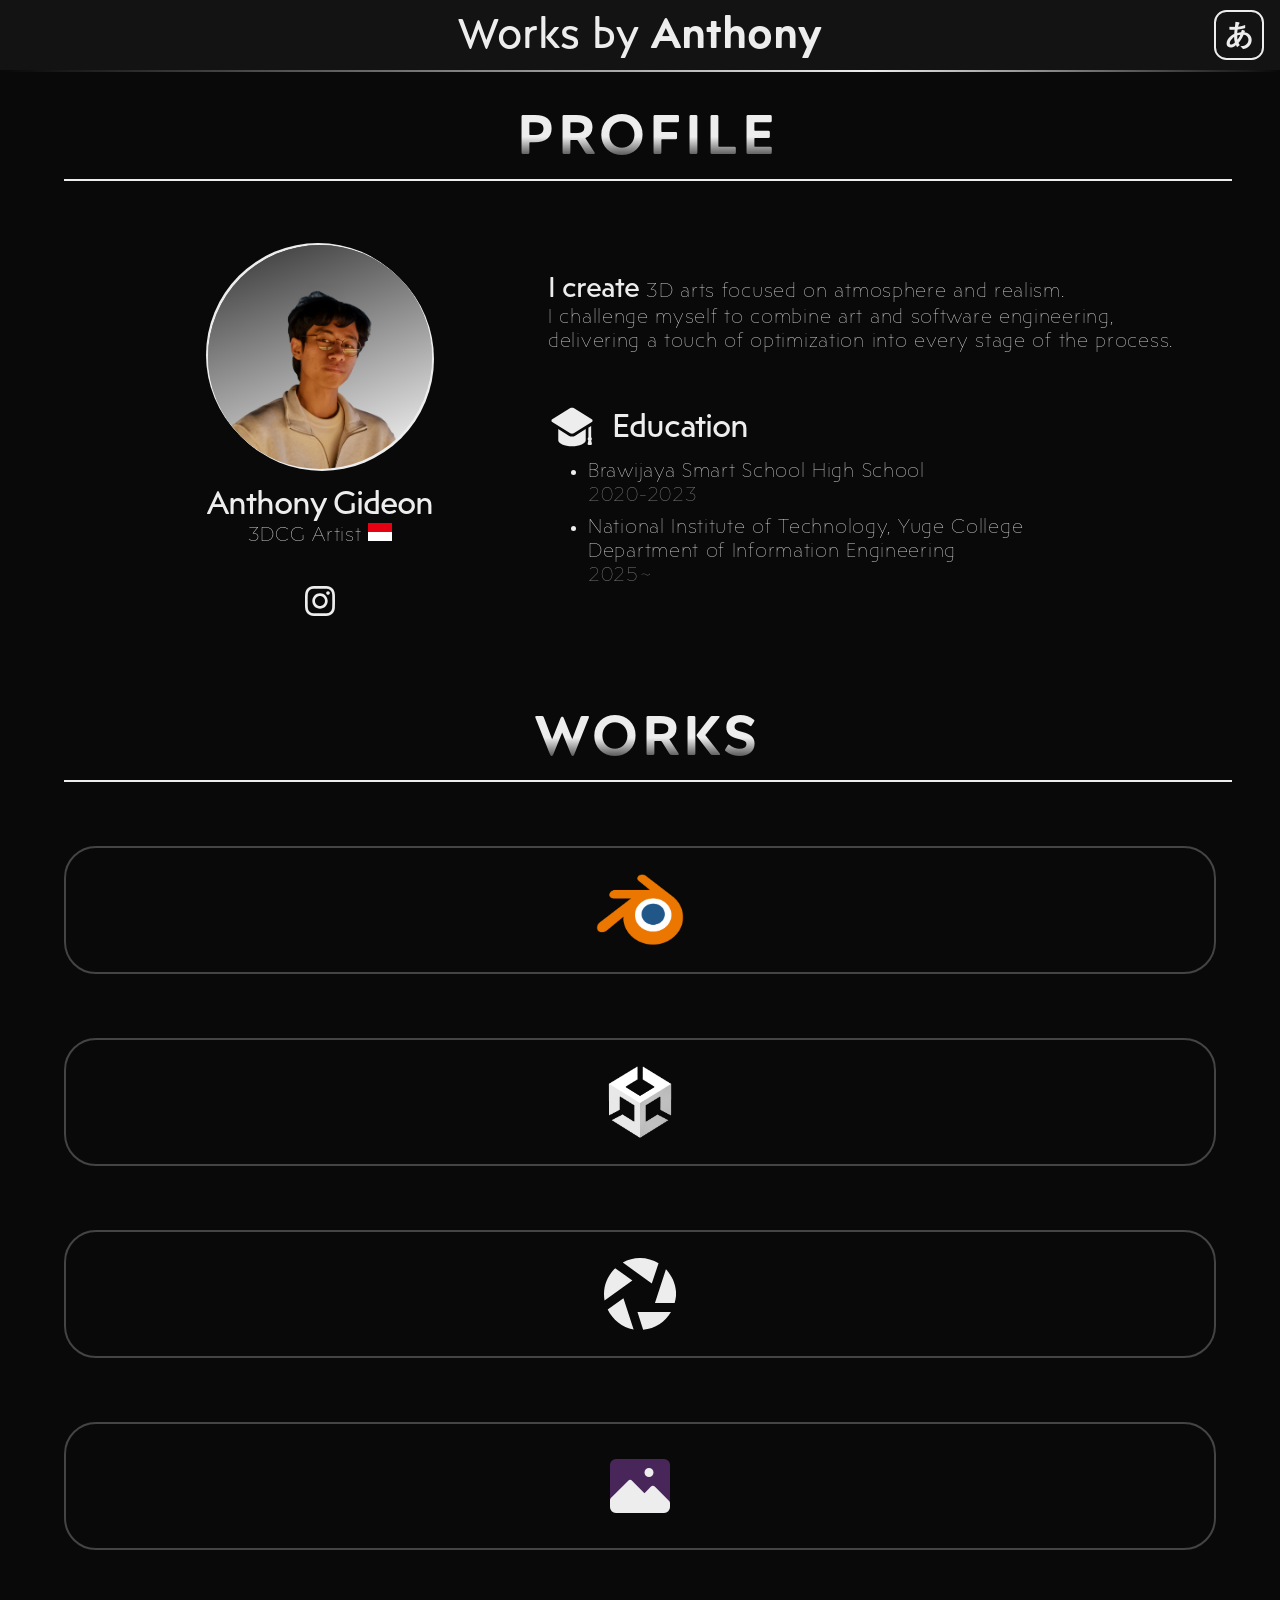
==== commit d815b65a: "Rearranged items" ====
--- a/index.html
+++ b/index.html
@@ -51,20 +51,21 @@
                                 <img src="Images/Profile.png">
                             </span>
                         </span>
-                        
-                        <p text-en="Anthony Gideon" text-jp="アントニ ギデオン" class="jump">Anthony Gideon</p>
-                        <span text-en="3D Artist" text-jp="3Dアーティスト">3D Artist</span>
-                        <svg style="width: 24px;" xmlns="http://www.w3.org/2000/svg" id="flag-icons-id" viewBox="0 0 640 480">
-                        <path fill="#e70011" d="M0 0h640v240H0Z"/>
-                        <path fill="#fff" d="M0 240h640v240H0Z"/>
-                        </svg>
+                        <div style="height: 74px">
+                            <p text-en="Anthony Gideon" text-jp="アントニ ギデオン" class="jump">Anthony Gideon</p>
+                            <span text-en="3DCG Artist" text-jp="3DCGアーティスト">3DCG Artist</span>
+                            <svg style="width: 24px;" xmlns="http://www.w3.org/2000/svg" id="flag-icons-id" viewBox="0 0 640 480">
+                            <path fill="#e70011" d="M0 0h640v240H0Z"/>
+                            <path fill="#fff" d="M0 240h640v240H0Z"/>
+                            </svg>
+                        </div>
                         <div style="height: 16px"></div>
                         <div class="iconContainer">
-                            <a href="https://github.com/RealPG125">
+                            <!-- <a href="https://github.com/RealPG125">
                                 <svg width="1024" height="1024" viewBox="0 0 1024 1024" fill="none" xmlns="http://www.w3.org/2000/svg">
                                 <path fill-rule="evenodd" clip-rule="evenodd" d="M8 0C3.58 0 0 3.58 0 8C0 11.54 2.29 14.53 5.47 15.59C5.87 15.66 6.02 15.42 6.02 15.21C6.02 15.02 6.01 14.39 6.01 13.72C4 14.09 3.48 13.23 3.32 12.78C3.23 12.55 2.84 11.84 2.5 11.65C2.22 11.5 1.82 11.13 2.49 11.12C3.12 11.11 3.57 11.7 3.72 11.94C4.44 13.15 5.59 12.81 6.05 12.6C6.12 12.08 6.33 11.73 6.56 11.53C4.78 11.33 2.92 10.64 2.92 7.58C2.92 6.71 3.23 5.99 3.74 5.43C3.66 5.23 3.38 4.41 3.82 3.31C3.82 3.31 4.49 3.1 6.02 4.13C6.66 3.95 7.34 3.86 8.02 3.86C8.7 3.86 9.38 3.95 10.02 4.13C11.55 3.09 12.22 3.31 12.22 3.31C12.66 4.41 12.38 5.23 12.3 5.43C12.81 5.99 13.12 6.7 13.12 7.58C13.12 10.65 11.25 11.33 9.47 11.53C9.76 11.78 10.01 12.26 10.01 13.01C10.01 14.08 10 14.94 10 15.21C10 15.42 10.15 15.67 10.55 15.59C13.71 14.53 16 11.53 16 8C16 3.58 12.42 0 8 0Z" transform="scale(64)" fill="#EDEDED"/>
                                 </svg>
-                            </a>
+                            </a> -->
                             <a href="https://www.instagram.com/realpg125/">
                                 <svg
                                 xmlns:dc="http://purl.org/dc/elements/1.1/"
@@ -97,9 +98,9 @@
                         </div>
                     </div>
                     <div class="bio">
-                        <p style="padding: 16px 0 0 0" text-en='<span class="jump">I create </span>3D art with a focus on atmosphere and realism.
+                        <p style="height: 100px" text-en='<span class="jump">I create </span>3D art with a focus on atmosphere and realism.
                             <br>I challenge myself to combine art and software engineering, delivering a touch of optimization into every stage of the process.
-                            <br>' text-jp='<span class="jump">雰囲気づくり</span>と写実性を重視した3DCG作品<br>を制作しています。アート・ソフトウェア工学を掛け合わせ、<br>最適化を意識した作品制作に挑戦しています。
+                            <br>' text-jp='<span class="jump">雰囲気づくり</span>と写実性を重視した3DCG作品<br>を制作しています。エンジニアとしての視点を生かし、<br>最適化を重視した作品制作に挑戦しています。
                             <br>'>
                             <span class="jump">I create </span>3D arts focused on atmosphere and realism.
                             <br>I challenge myself to combine art and software engineering, delivering a touch of optimization into every stage of the process.
@@ -111,7 +112,7 @@
                             <h1 class="jump" text-en="Education" text-jp="学歴">Education</h1>
                         </div>
                         
-                            <ul>
+                            <ul style="height: 150px">
                                 <li text-en="Brawijaya Smart School High School<br><span class='dim'>2020-2023</span>" text-jp="Brawijaya Smart School 高等学校<br><span class='dim'>2020-2023</span>">Brawijaya Smart School High School<br><span class='dim'>2020-2023</span></li>
                                 <li text-en="National Institute of Technology, Yuge College<br>Department of Information Engineering<br><span class='dim'>2025~</span>" text-jp="弓削商船高等専門学校 情報工学科<br><span class='dim'>2025~</span>">National Institute of Technology, Yuge College<br>Department of Information Engineering<br><span class='dim'>2025~</span></li>
                             </ul>
@@ -152,6 +153,66 @@
             </div>
             
             <div class="headerContent animationDefault" id="header-1-content">
+
+                <!-- sea candle -->
+                <div class="showcaseItem animationDefault">
+                    <div class="itemPicContainer animationDefault">
+                        <div class="focusBackground animationDefault"></div>
+                        <div class="imgDefault imgShowcase imgContainer animationDoubletime">
+                            <img class="imgFit imgStack imgBorder animationHalftime" src="Images/Seacandle.webp">
+                            <img class="imgFit imgStack imgOverlay imgSolid animationDefault" src="Images/Seacandle_Viewport.webp">
+                        </div>
+                        <div class="itemPicToolsContainer animationHalftime">
+                            <svg version="1.0" class="svgDefault svgButton buttonSolid animationHalftime" xmlns="http://www.w3.org/2000/svg"
+                            width="512.000000pt" height="512.000000pt" viewBox="0 0 512.000000 512.000000"
+                            preserveAspectRatio="xMidYMid meet">
+                                <g transform="translate(0.000000,512.000000) scale(0.100000,-0.100000)">
+                                <path d="M1509 3978 c-659 -394 -632 -378 -626 -384 2 -2 476 -99 1052 -214
+                                l1048 -210 601 361 c330 199 603 363 605 365 2 2 2 6 0 8 -2 2 -470 97 -1039
+                                211 -569 113 -1040 208 -1046 210 -6 2 -274 -154 -595 -347z"/>
+                                <path d="M3635 3467 l-600 -362 -3 -1142 c-1 -629 1 -1143 4 -1143 3 0 280
+                                164 615 366 l609 365 0 1140 c0 905 -3 1139 -12 1138 -7 0 -283 -163 -613
+                                -362z"/>
+                                <path d="M840 2376 c0 -630 1 -1146 3 -1146 1 0 475 -94 1052 -210 577 -115
+                                1051 -210 1052 -210 2 0 3 515 3 1144 l0 1143 -1037 207 c-571 114 -1046 209
+                                -1055 212 -17 5 -18 -54 -18 -1140z"/>
+                                </g>
+                            </svg>
+                        </div>
+                    </div>
+                    <div class="itemDescription animationDoubletime">
+                        <h1 class="picTitle" text-en="ENOSHIMA SEA CANDLE" text-jp="江ノ島シーキャンドル">ENOSHIMA SEA CANDLE</h1>
+                        <p class="itemDescriptionText" text-en="
+                        Experimental project of architecture-vegetations composture scene
+                        " 
+                        text-jp="
+                        豊富な植栽が彩る公園と調和したあの
+                        <br>シーキャンドルを再現。
+                        ">Experimental project of architecture-vegetations composture scene</p>
+                        <p class="itemDescriptionCredit animationDefault" 
+                        text-en="
+                        softwares: Blender, Photoshop
+                        <br>production time: approx. 70 hours
+                        <br>vegetations from Scatter Pro Library
+                        <br>roles: modelling, material creation, geometry nodes,
+                        <br>volumetrics, scene assembly, particle system,
+                        <br>camera composition, lighting, post processing
+                        " 
+                        text-jp="
+                        使用したソフトウェア: Blender、Photoshop
+                        <br>制作時間: 約70時間
+                        <br>植物アセット: Scatter Pro Library
+                        <br>制作担当: モデリング、マテリアル制作、ジオメトリノード
+                        <br>ボリューム表現、カメラ設定、パーティクル制作、
+                        <br>カメラ構図、シーン構築、ライティング、ポストプロセス
+                        ">softwares: Blender, Photoshop
+                        <br>production time: approx. 70 hours
+                        <br>vegetations from Scatter Pro Library
+                        <br>roles: modelling, material creation, geometry nodes,
+                        <br>volumetrics, scene assembly, particle system,
+                        <br>camera composition, lighting, post processing</p>
+                    </div>
+                </div>
 
                 <!-- santa -->
                 <div class="showcaseItem animationDefault">
@@ -229,74 +290,14 @@
                     </div>
                 </div>
 
-                <!-- sea candle -->
+                <!-- taixuan -->
                 <div class="showcaseItem animationDefault">
                     <div class="itemPicContainer animationDefault">
                         <div class="focusBackground animationDefault"></div>
                         <div class="imgDefault imgShowcase imgContainer animationDoubletime">
-                            <img class="imgFit imgStack imgBorder animationHalftime" src="Images/Seacandle.webp">
-                            <img class="imgFit imgStack imgOverlay imgSolid animationDefault" src="Images/Seacandle_Viewport.webp">
-                        </div>
-                        <div class="itemPicToolsContainer animationHalftime">
-                            <svg version="1.0" class="svgDefault svgButton buttonSolid animationHalftime" xmlns="http://www.w3.org/2000/svg"
-                            width="512.000000pt" height="512.000000pt" viewBox="0 0 512.000000 512.000000"
-                            preserveAspectRatio="xMidYMid meet">
-                                <g transform="translate(0.000000,512.000000) scale(0.100000,-0.100000)">
-                                <path d="M1509 3978 c-659 -394 -632 -378 -626 -384 2 -2 476 -99 1052 -214
-                                l1048 -210 601 361 c330 199 603 363 605 365 2 2 2 6 0 8 -2 2 -470 97 -1039
-                                211 -569 113 -1040 208 -1046 210 -6 2 -274 -154 -595 -347z"/>
-                                <path d="M3635 3467 l-600 -362 -3 -1142 c-1 -629 1 -1143 4 -1143 3 0 280
-                                164 615 366 l609 365 0 1140 c0 905 -3 1139 -12 1138 -7 0 -283 -163 -613
-                                -362z"/>
-                                <path d="M840 2376 c0 -630 1 -1146 3 -1146 1 0 475 -94 1052 -210 577 -115
-                                1051 -210 1052 -210 2 0 3 515 3 1144 l0 1143 -1037 207 c-571 114 -1046 209
-                                -1055 212 -17 5 -18 -54 -18 -1140z"/>
-                                </g>
-                            </svg>
-                        </div>
-                    </div>
-                    <div class="itemDescription animationDoubletime">
-                        <h1 class="picTitle" text-en="ENOSHIMA SEA CANDLE" text-jp="江ノ島シーキャンドル">ENOSHIMA SEA CANDLE</h1>
-                        <p class="itemDescriptionText" text-en="
-                        Experimental project of architecture-vegetations composture scene
-                        " 
-                        text-jp="
-                        豊富な植栽が彩る公園と調和したあの
-                        <br>シーキャンドルを再現。
-                        ">Experimental project of architecture-vegetations composture scene</p>
-                        <p class="itemDescriptionCredit animationDefault" 
-                        text-en="
-                        softwares: Blender, Photoshop
-                        <br>production time: approx. 70 hours
-                        <br>vegetations from Scatter Pro Library
-                        <br>roles: modelling, material creation, geometry nodes,
-                        <br>volumetrics, scene assembly, particle system,
-                        <br>camera composition, lighting, post processing
-                        " 
-                        text-jp="
-                        使用したソフトウェア: Blender、Photoshop
-                        <br>制作時間: 約70時間
-                        <br>植物アセット: Scatter Pro Library
-                        <br>制作担当: モデリング、マテリアル制作、ジオメトリノード
-                        <br>ボリューム表現、カメラ設定、パーティクル制作、
-                        <br>カメラ構図、シーン構築、ライティング、ポストプロセス
-                        ">softwares: Blender, Photoshop
-                        <br>production time: approx. 70 hours
-                        <br>vegetations from Scatter Pro Library
-                        <br>roles: modelling, material creation, geometry nodes,
-                        <br>volumetrics, scene assembly, particle system,
-                        <br>camera composition, lighting, post processing</p>
-                    </div>
-                </div>
-
-                <!-- penthouse -->
-                <div class="showcaseItem animationDefault">
-                    <div class="itemPicContainer animationDefault">
-                        <div class="focusBackground animationDefault"></div>
-                        <div class="imgDefault imgShowcase imgContainer animationDoubletime">
-                            <img class="imgFit imgStack imgBorder animationHalftime" src="Images/Penthouse.webp">
-                            <img class="imgFit imgStack imgOverlay imgSolid animationDefault" src="Images/Penthouse_Viewport.webp">
-                            <img class="imgFit imgStack imgOverlay imgSequel animationDefault" src="Images/Penthouse_Sunset.webp">
+                            <img class="imgFit imgStack imgBorder animationHalftime" src="Images/Taixuan.webp">
+                            <img class="imgFit imgStack imgOverlay imgSolid animationDefault" src="Images/Taixuan_Viewport.webp">
+                            <img class="imgFit imgStack imgOverlay imgSequel animationDefault" src="Images/Taixuan_Night.webp">
                         </div>
                         <div class="itemPicToolsContainer animationHalftime">
                             <svg version="1.0" class="svgDefault svgButton buttonSolid animationHalftime" xmlns="http://www.w3.org/2000/svg"
@@ -331,49 +332,49 @@
                         </div>
                     </div>
                     <div class="itemDescription animationDoubletime">
-                        <h1 text-en="PENTHOUSE" text-jp="ペントハウス" class="picTitle">PENTHOUSE</h1>
+                        <h1 text-en="TAIXUAN" text-jp="太虚山" class="picTitle">TAIXUAN</h1>
                         <p text-en="
-                        Luxury interiors of the Quintuplets's
-                        <br>high-rise household
-                        " 
-                        text-jp="
-                        とある高層マンションのインテリアを再現したシーン。
-                        " class="itemDescriptionText">Luxury interiors of the Quintuplets's<br>high-rise household</p>
+                        Majestic view of the legendary
+                        <br>Taixuan Mountains
+                        " 
+                        text-jp="
+                        伝説の太虚山を望む壮大な景観。
+                        " class="itemDescriptionText">Majestic view of the legendary<br>Taixuan Mountains</p>
                         <p text-en="
-                        softwares: Blender, Photoshop, fSpy
-                        <br>production time: approx. 20 hours
-                        <br>Sofa, table lamp modified from BlenderKit
-                        <br>original scene from The Quintessential Quintuplets
-                        <br>©春場ねぎ・講談社/「五等分の花嫁」製作委員会
-                        <br>roles: modelling, material creation,
-                        <br>scene assembly, lighting, post processing
-                        " 
-                        text-jp="
-                        使用したソフトウェア: Blender、Photoshop、fSpy
-                        <br>制作時間: 約20時間
-                        <br>ソファ・テーブルランプ: BlenderKit (一部改変)
-                        <br>シーン原案: 五等分の花嫁
-                        <br>©春場ねぎ・講談社/「五等分の花嫁」製作委員会
-                        <br>制作担当: モデリング、マテリアル制作、
-                        <br>シーン構築、ライティング、ポストプロセス
-                        " class="itemDescriptionCredit animationDefault">softwares: Blender, Photoshop, fSpy
-                        <br>production time: approx. 20 hours
-                        <br>Sofa, table lamp modified from BlenderKit
-                        <br>original scene from The Quintessential Quintuplets
-                        <br>©春場ねぎ・講談社/「五等分の花嫁」製作委員会
-                        <br>roles: modelling, material creation,
-                        <br>scene assembly, lighting, post processing</p>
-                    </div>
-                </div>
-
-                <!-- taixuan -->
+                        softwares: Blender, Photoshop
+                        <br>production time: approx. 100 hours
+                        <br>vegetations from Scatter Pro Library
+                        <br>original scene from Honkai Impact 3rd
+                        <br>©COGNOSPHERE
+                        <br>roles: modelling, material creation, volumetrics,
+                        <br>scene assembly, particle system, lighting, post processing
+                        " 
+                        text-jp="
+                        使用したソフトウェア: Blender、Photoshop
+                        <br>制作時間: 約100時間
+                        <br>植物アセット: Scatter Pro Library
+                        <br>シーン原案: 崩壊3rd
+                        <br>©COGNOSPHERE
+                        <br>制作担当: モデリング、マテリアル制作、ボリューム表現、
+                        <br>シーン構築、パーティクル制作、ライティング、ポストプロセス
+                        " class="itemDescriptionCredit animationDefault">softwares: Blender, Photoshop
+                        <br>production time: approx. 100 hours
+                        <br>vegetations from Scatter Pro Library
+                        <br>original scene from Honkai Impact 3rd
+                        <br>©COGNOSPHERE
+                        <br>roles: modelling, material creation, volumetrics,
+                        <br>scene assembly, particle system, lighting, post processing</p>
+                    </div>
+                </div>
+
+                <!-- penthouse -->
                 <div class="showcaseItem animationDefault">
                     <div class="itemPicContainer animationDefault">
                         <div class="focusBackground animationDefault"></div>
                         <div class="imgDefault imgShowcase imgContainer animationDoubletime">
-                            <img class="imgFit imgStack imgBorder animationHalftime" src="Images/Taixuan.webp">
-                            <img class="imgFit imgStack imgOverlay imgSolid animationDefault" src="Images/Taixuan_Viewport.webp">
-                            <img class="imgFit imgStack imgOverlay imgSequel animationDefault" src="Images/Taixuan_Night.webp">
+                            <img class="imgFit imgStack imgBorder animationHalftime" src="Images/Penthouse.webp">
+                            <img class="imgFit imgStack imgOverlay imgSolid animationDefault" src="Images/Penthouse_Viewport.webp">
+                            <img class="imgFit imgStack imgOverlay imgSequel animationDefault" src="Images/Penthouse_Sunset.webp">
                         </div>
                         <div class="itemPicToolsContainer animationHalftime">
                             <svg version="1.0" class="svgDefault svgButton buttonSolid animationHalftime" xmlns="http://www.w3.org/2000/svg"
@@ -408,38 +409,38 @@
                         </div>
                     </div>
                     <div class="itemDescription animationDoubletime">
-                        <h1 text-en="TAIXUAN" text-jp="太虚山" class="picTitle">TAIXUAN</h1>
+                        <h1 text-en="PENTHOUSE" text-jp="ペントハウス" class="picTitle">PENTHOUSE</h1>
                         <p text-en="
-                        Majestic view of the legendary
-                        <br>Taixuan Mountains
-                        " 
-                        text-jp="
-                        伝説の太虚山を望む壮大な景観。
-                        " class="itemDescriptionText">Majestic view of the legendary<br>Taixuan Mountains</p>
+                        Luxury interiors of the Quintuplets's
+                        <br>high-rise household
+                        " 
+                        text-jp="
+                        とある高層マンションのインテリアを再現したシーン。
+                        " class="itemDescriptionText">Luxury interiors of the Quintuplets's<br>high-rise household</p>
                         <p text-en="
-                        softwares: Blender, Photoshop
-                        <br>production time: approx. 100 hours
-                        <br>vegetations from Scatter Pro Library
-                        <br>original scene from Honkai Impact 3rd
-                        <br>©COGNOSPHERE
-                        <br>roles: modelling, material creation, volumetrics,
-                        <br>scene assembly, particle system, lighting, post processing
-                        " 
-                        text-jp="
-                        使用したソフトウェア: Blender、Photoshop
-                        <br>制作時間: 約100時間
-                        <br>植物アセット: Scatter Pro Library
-                        <br>シーン原案: 崩壊3rd
-                        <br>©COGNOSPHERE
-                        <br>制作担当: モデリング、マテリアル制作、ボリューム表現、
-                        <br>シーン構築、パーティクル制作、ライティング、ポストプロセス
-                        " class="itemDescriptionCredit animationDefault">softwares: Blender, Photoshop
-                        <br>production time: approx. 100 hours
-                        <br>vegetations from Scatter Pro Library
-                        <br>original scene from Honkai Impact 3rd
-                        <br>©COGNOSPHERE
-                        <br>roles: modelling, material creation, volumetrics,
-                        <br>scene assembly, particle system, lighting, post processing</p>
+                        softwares: Blender, Photoshop, fSpy
+                        <br>production time: approx. 20 hours
+                        <br>Sofa, table lamp modified from BlenderKit
+                        <br>original scene from The Quintessential Quintuplets
+                        <br>©春場ねぎ・講談社/「五等分の花嫁」製作委員会
+                        <br>roles: modelling, material creation,
+                        <br>scene assembly, lighting, post processing
+                        " 
+                        text-jp="
+                        使用したソフトウェア: Blender、Photoshop、fSpy
+                        <br>制作時間: 約20時間
+                        <br>ソファ・テーブルランプ: BlenderKit (一部改変)
+                        <br>シーン原案: 五等分の花嫁
+                        <br>©春場ねぎ・講談社/「五等分の花嫁」製作委員会
+                        <br>制作担当: モデリング、マテリアル制作、
+                        <br>シーン構築、ライティング、ポストプロセス
+                        " class="itemDescriptionCredit animationDefault">softwares: Blender, Photoshop, fSpy
+                        <br>production time: approx. 20 hours
+                        <br>Sofa, table lamp modified from BlenderKit
+                        <br>original scene from The Quintessential Quintuplets
+                        <br>©春場ねぎ・講談社/「五等分の花嫁」製作委員会
+                        <br>roles: modelling, material creation,
+                        <br>scene assembly, lighting, post processing</p>
                     </div>
                 </div>
 
@@ -815,6 +816,7 @@
                         <br>development time: approx. 50 hours (excluding UI system)
                         <br>volumetric fog by CristianQiu
                         <br>minor props from BlenderKit, by Kouki Kodama
+                        <br>revolver gun model modified from BlenderKit
                         <br>team roles: system design, programming, debugging,
                         <br>ui design, concept making, audio implementation, modelling,
                         <br>material creation, scene assembly, lighting, post processing
@@ -823,7 +825,8 @@
                         使用したソフトウェア: Unity、Blender、Photoshop、Audacity
                         <br>開発時間: 約50時間 (UIシステム開発を除く)
                         <br>フォグシェーダー: CristianQiu
-                        <br>一部小物アセット: BlenderKit、児玉 凰起
+                        <br>一部プロップアセット: BlenderKit、児玉 凰起
+                        <br>リボルバーモデル: BlenderKit (一部改変)
                         <br>制作担当: システム設計、プログラミング、デバッグ、
                         <br>UI設計、コンセプト立案、サウンド実装、モデリング、
                         <br>マテリアル制作、ボリューム表現、シーン構築、
@@ -832,6 +835,7 @@
                         <br>development time: approx. 50 hours (excluding UI system)
                         <br>volumetric fog by CristianQiu
                         <br>minor props from BlenderKit, by Kouki Kodama
+                        <br>revolver gun model modified from BlenderKit
                         <br>team roles: system design, programming, debugging,
                         <br>ui design, concept making, audio implementation, modelling,
                         <br>material creation, scene assembly, lighting, post processing</p>
@@ -985,12 +989,12 @@
                 <div class="showcaseItem animationDefault">
                     <div class="itemPicContainer animationDefault">
                         <div class="focusBackground animationDefault"></div>
-                        <div class="imgDefault imgShowcase imgContainer animationDoubletime">
-                            <video slideshow-index="0" class="imgStack imgSlideshow imgBorder" autoplay loop muted playsinline width="100%">
+                        <div class="imgLarger imgShowcase imgContainer animationDoubletime">
+                            <video slideshow-index="0" class="imgCap imgStack imgSlideshow imgBorder" autoplay loop muted playsinline width="100%">
                                 <source src="Videos/WallpaperEngine_1.mp4" type="video/mp4">
                                 video playback unsupported
                             </video>
-                            <video slideshow-index="1" class="imgStack imgSlideshow imgOverlay imgBorder" autoplay loop muted playsinline width="100%">
+                            <video slideshow-index="1" class="imgCap imgStack imgSlideshow imgOverlay imgBorder" autoplay loop muted playsinline width="100%">
                                 <source src="Videos/WallpaperEngine_2.mp4" type="video/mp4">
                                 video playback unsupported
                             </video>
--- a/style.css
+++ b/style.css
@@ -88,6 +88,7 @@
     left: 0;
     width: 100vw;
     z-index: 9999;
+    user-select: none;
 }
 
 a {
@@ -230,7 +231,7 @@
 }
 
 .bio {
-    padding: 0 0 0 96px;
+    padding: 18px 0 0 96px;
     display: inline-block;
     text-align: left;
     text-wrap: break-all;
@@ -239,7 +240,7 @@
     font-weight: 100;
     font-size: 20px;
     letter-spacing: 0.05cap;
-    vertical-align: center;
+    vertical-align: top;
     overflow: hidden;
 }
 
@@ -564,7 +565,7 @@
 
 .itemDescriptionText {
     width: 400px;
-    margin: 8px 0px;
+    margin: 0px;
     padding: 8px 10px;
     color: #BBB;
     font-size: 20px;
@@ -608,6 +609,12 @@
     object-fit: contain;
     box-sizing: border-box;
     z-index: 0;
+    max-height: 70vh;
+}
+
+.imgCap {
+    object-fit: contain;
+    box-sizing: border-box;
     max-height: 70vh;
 }
 
@@ -667,7 +674,7 @@
 .itemDescription:hover .itemDescriptionCredit {
     -webkit-mask-image: linear-gradient(0deg, rgba(255, 255, 255, 1) 0%, rgba(255, 255, 255, 1) 50%);
     mask-image: linear-gradient(0deg, rgba(255, 255, 255, 1) 0%, rgba(255, 255, 255, 1) 50%);
-    max-height: 9.2em;
+    max-height: 10.35em;
 }
 
 .imgShowcase.enlarge {
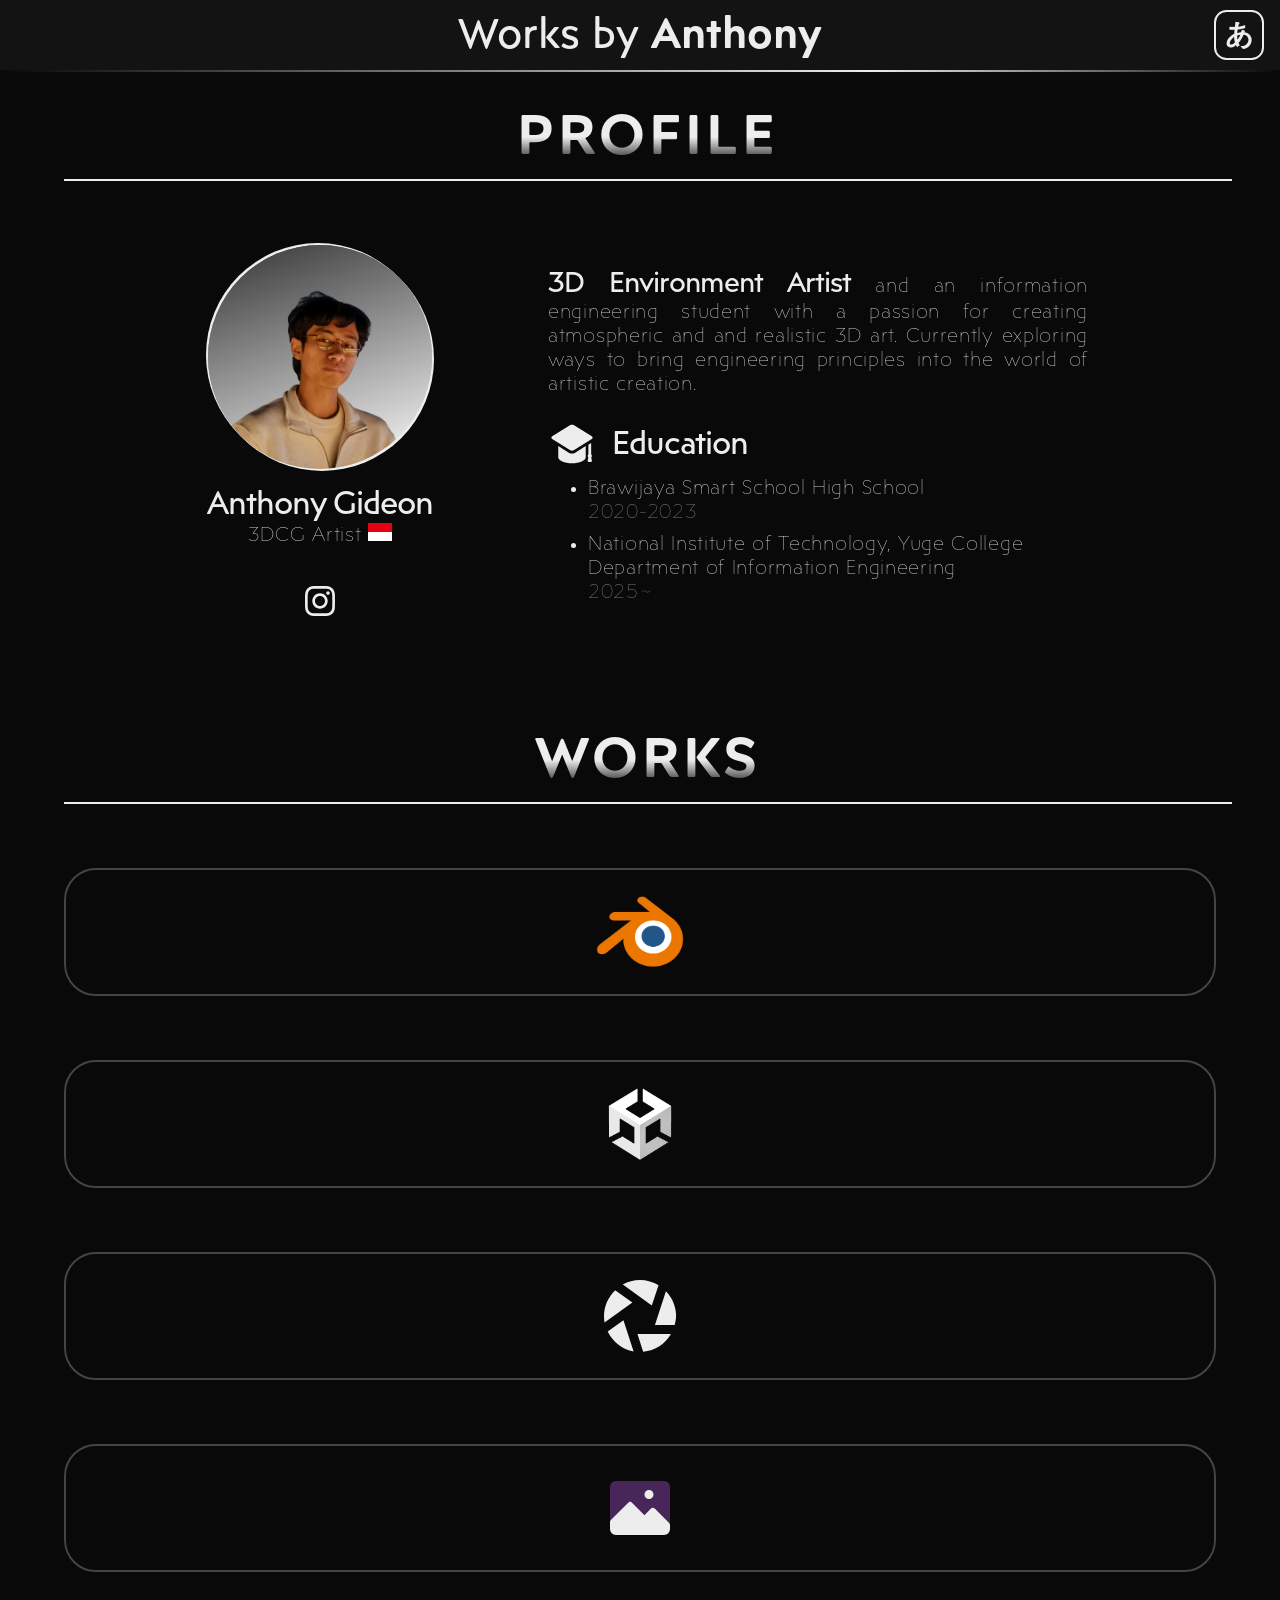
==== commit 74a45e15: "Final" ====
--- a/index.html
+++ b/index.html
@@ -98,20 +98,16 @@
                         </div>
                     </div>
                     <div class="bio">
-                        <p style="height: 100px" text-en='<span class="jump">I create </span>3D art with a focus on atmosphere and realism.
-                            <br>I challenge myself to combine art and software engineering, delivering a touch of optimization into every stage of the process.
-                            <br>' text-jp='<span class="jump">雰囲気づくり</span>と写実性を重視した3DCG作品<br>を制作しています。エンジニアとしての視点を生かし、<br>最適化を重視した作品制作に挑戦しています。
-                            <br>'>
-                            <span class="jump">I create </span>3D arts focused on atmosphere and realism.
-                            <br>I challenge myself to combine art and software engineering, delivering a touch of optimization into every stage of the process.
-                            <br>
+                        <p 
+                            text-en="<span class='jump'>3D Environment Artist</span> and an information engineering student with a passion for creating atmospheric and and realistic 3D art. Currently exploring ways to bring engineering principles into the world of artistic creation."
+                            text-jp="<span class='jump'>環境・背景CG</span>を中心に、空気感と写実性を重視した　　　　3DCG作品を制作しています。情報工学を学びながら、　エンジニアとしての視点を生かした作品づくりに挑戦中。"
+                            ><span class='jump'>3D Environment Artist</span> and an information engineering student with a passion for creating atmospheric and and realistic 3D art. Currently exploring ways to bring engineering principles into the world of artistic creation.
                         </p>
-                        <br>
+                        <p style="line-height: 0 !important;"></p>
                         <div style="display: flex; flex-direction: row; justify-content: center start; align-items: center; gap: 16px;">
                             <svg class="svgDefault" fill="#EDEDED" viewBox="0 0 14 14" role="img" focusable="false" aria-hidden="true" xmlns="http://www.w3.org/2000/svg"><path d="m 12.499079,12.25525 c 0.0968,0 0.188377,-0.0436 0.249339,-0.11884 0.06096,-0.0752 0.08473,-0.17385 0.06473,-0.26853 l -0.202146,-0.95662 c 0.115125,-0.11137 0.187491,-0.26686 0.187491,-0.43975 0,-0.182 -0.08106,-0.34343 -0.206876,-0.45558 l 0,-3.32202 -0.810333,0.50146 0,2.82056 c -0.125815,0.11215 -0.2069,0.27358 -0.2069,0.45558 0,0.17291 0.07239,0.32841 0.187515,0.43975 l -0.20217,0.95662 c -0.02,0.0947 0.0038,0.19335 0.06473,0.26853 0.06096,0.0752 0.152539,0.11884 0.249339,0.11884 l 0.625281,0 z M 12.773741,4.75539 7.5021019,1.49209 C 7.3477151,1.39699 7.1736728,1.34925 6.9996305,1.34925 c -0.1740423,0 -0.3482077,0.0477 -0.5016586,0.14284 l -5.271713,3.2633 C 1.0854931,4.84249 0.99999905,4.99633 0.99999905,5.1619 c 0,0.1656 0.085494,0.31949 0.22625985,0.40673 l 5.2716883,3.26333 c 0.153451,0.0952 0.3276163,0.14284 0.5016586,0.14284 0.1740423,0 0.3481092,-0.0477 0.5024714,-0.14284 L 12.773741,5.56863 c 0.140766,-0.0872 0.22626,-0.24113 0.22626,-0.40673 0,-0.16557 -0.08549,-0.31946 -0.22626,-0.40651 z M 6.9996059,9.78508 c -0.3283798,0 -0.6488777,-0.0912 -0.928242,-0.26411 l -3.0750017,-1.90368 0,3.27796 c 0,0.97016 1.7931578,1.7555 4.0032436,1.7555 2.2108742,0 4.0038842,-0.78536 4.0038842,-1.7555 l 0,-3.27796 -3.0748786,1.90368 C 7.6492472,9.69388 7.3279857,9.78508 6.9996059,9.78508 Z"/></svg>
                             <h1 class="jump" text-en="Education" text-jp="学歴">Education</h1>
                         </div>
-                        
                             <ul style="height: 150px">
                                 <li text-en="Brawijaya Smart School High School<br><span class='dim'>2020-2023</span>" text-jp="Brawijaya Smart School 高等学校<br><span class='dim'>2020-2023</span>">Brawijaya Smart School High School<br><span class='dim'>2020-2023</span></li>
                                 <li text-en="National Institute of Technology, Yuge College<br>Department of Information Engineering<br><span class='dim'>2025~</span>" text-jp="弓削商船高等専門学校 情報工学科<br><span class='dim'>2025~</span>">National Institute of Technology, Yuge College<br>Department of Information Engineering<br><span class='dim'>2025~</span></li>
@@ -221,10 +217,10 @@
                         <div class="imgDefault imgShowcase imgContainer animationDoubletime">
                             <img slideshow-index="0" class="imgFit imgStack imgBorder imgSlideshow animationHalftime" src="Images/SantasDream_Night1.webp">
                             <img class="imgFit imgStack imgOverlay imgSolid animationDefault" src="Images/SantasDream_Viewport.webp">
-                            <img slideshow-index="1" class="imgFit imgStack imgOverlay imgSlideshow" src="Images/SantasDream_Night2.webp">
-                            <img slideshow-index="2" class="imgFit imgStack imgOverlay imgSlideshow" src="Images/SantasDream_Night3.webp">
-                            <img slideshow-index="3" class="imgFit imgStack imgOverlay imgSlideshow" src="Images/SantasDream_Night4.webp">
-                            <img slideshow-index="4" class="imgFit imgStack imgOverlay imgSlideshow" src="Images/SantasDream_Night5.webp">
+                            <img slideshow-index="1" class="imgFit imgStack imgOverlay imgSlideshow" src="Images/SantasDream_Night3.webp">
+                            <img slideshow-index="2" class="imgFit imgStack imgOverlay imgSlideshow" src="Images/SantasDream_Night4.webp">
+                            <img slideshow-index="3" class="imgFit imgStack imgOverlay imgSlideshow" src="Images/SantasDream_Night5.webp">
+                            <img slideshow-index="4" class="imgFit imgStack imgOverlay imgSlideshow" src="Images/SantasDream_Night2.webp">
                             <img slideshow-index="5" class="imgFit imgStack imgOverlay imgSlideshow" src="Images/SantasDream_Day.webp">
                             <div class="slideshowNav animationHalftime">
                                 <div class="slideshowLeft animationHalftime">&lt;
--- a/style.css
+++ b/style.css
@@ -231,8 +231,13 @@
 }
 
 .bio {
-    padding: 18px 0 0 96px;
-    display: inline-block;
+    padding: 0 0 0 96px;
+    height: 410px;
+    width: 540px;
+    display: inline-flex;
+    flex-direction: column;
+    align-items: flex-start;
+    justify-content: center;
     text-align: left;
     text-wrap: break-all;
     color: #EDEDED;
@@ -242,6 +247,10 @@
     letter-spacing: 0.05cap;
     vertical-align: top;
     overflow: hidden;
+}
+
+.bio > * {
+    vertical-align: middle;
 }
 
 .bio h1 {
@@ -252,11 +261,9 @@
 }
 
 .bio p {
-    width: 640px;
-}
-
-.bio p {
+    width: 540px;
     margin: 8px 0;
+    text-align: justify;
 }
 
 .bio ul {
@@ -266,6 +273,7 @@
 .bio li {
     margin: 8px 0;
 }
+
 
 .dim {
     color: #888;
